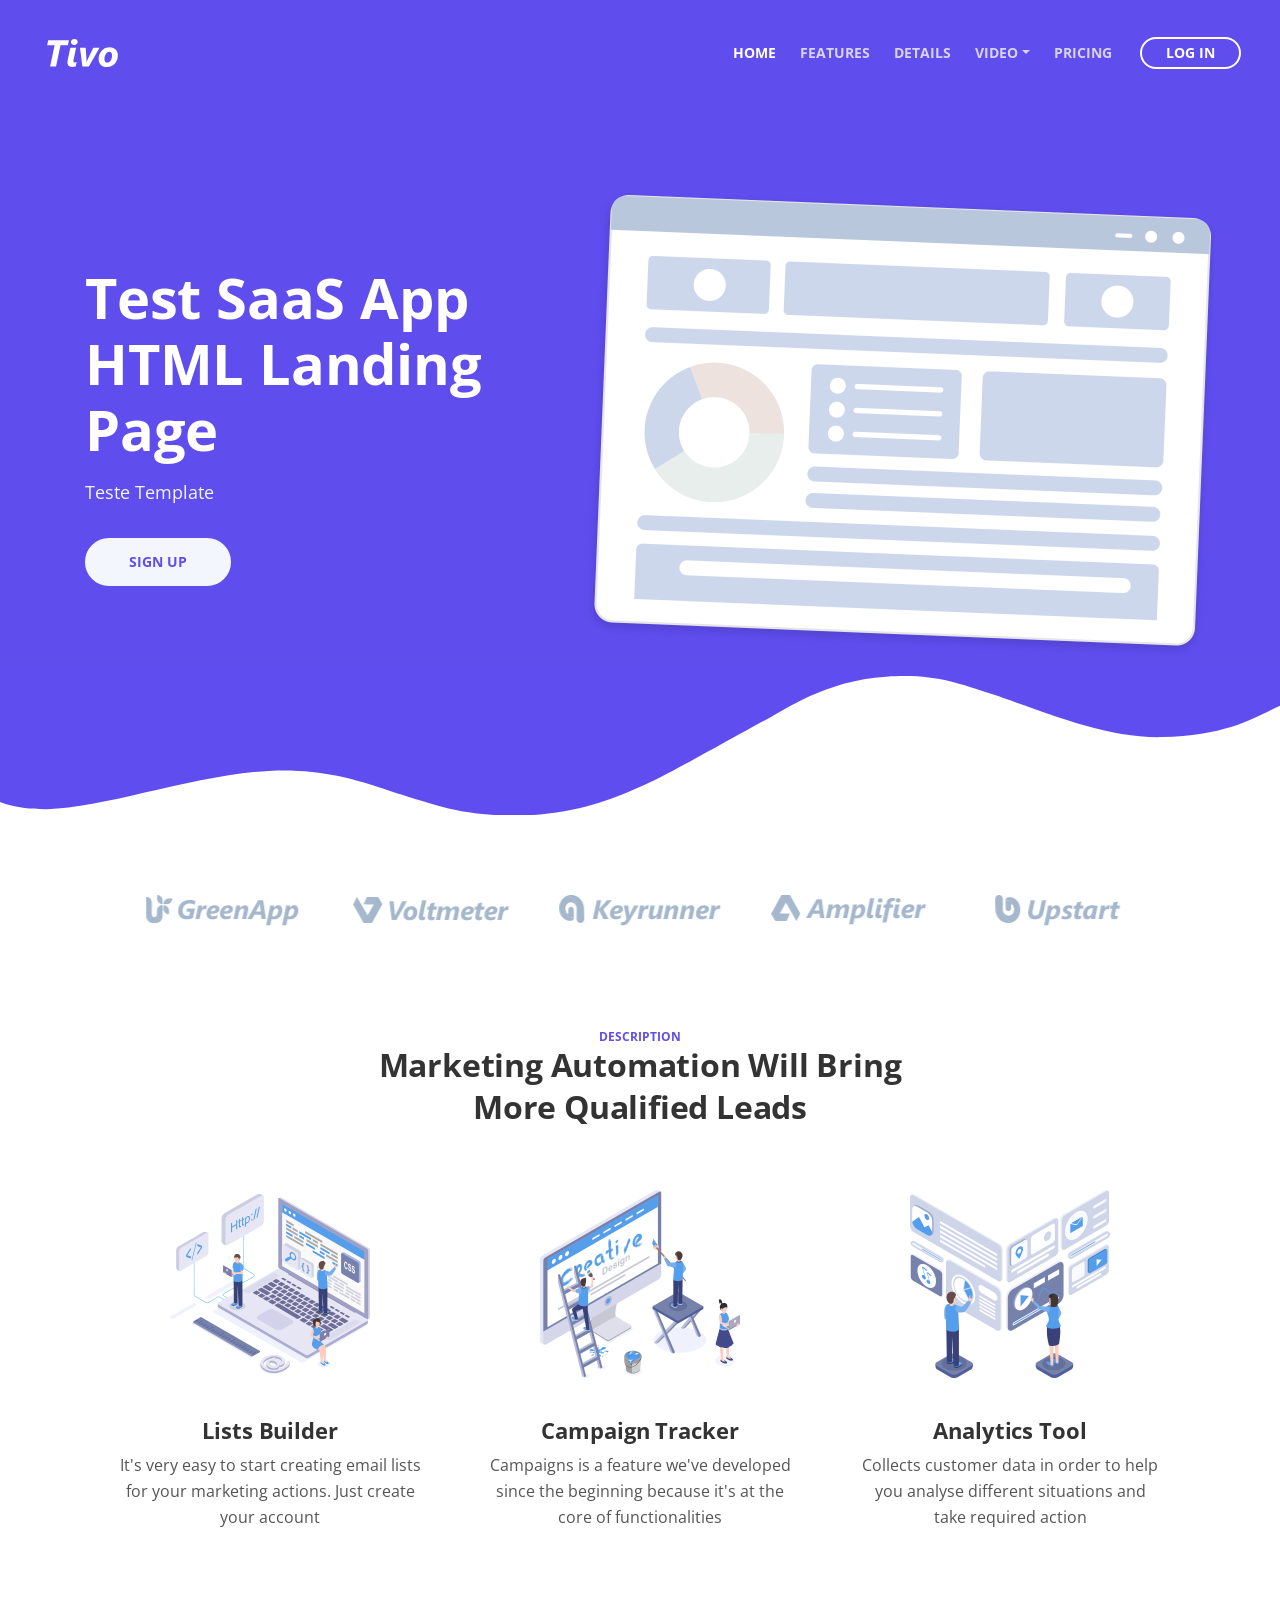
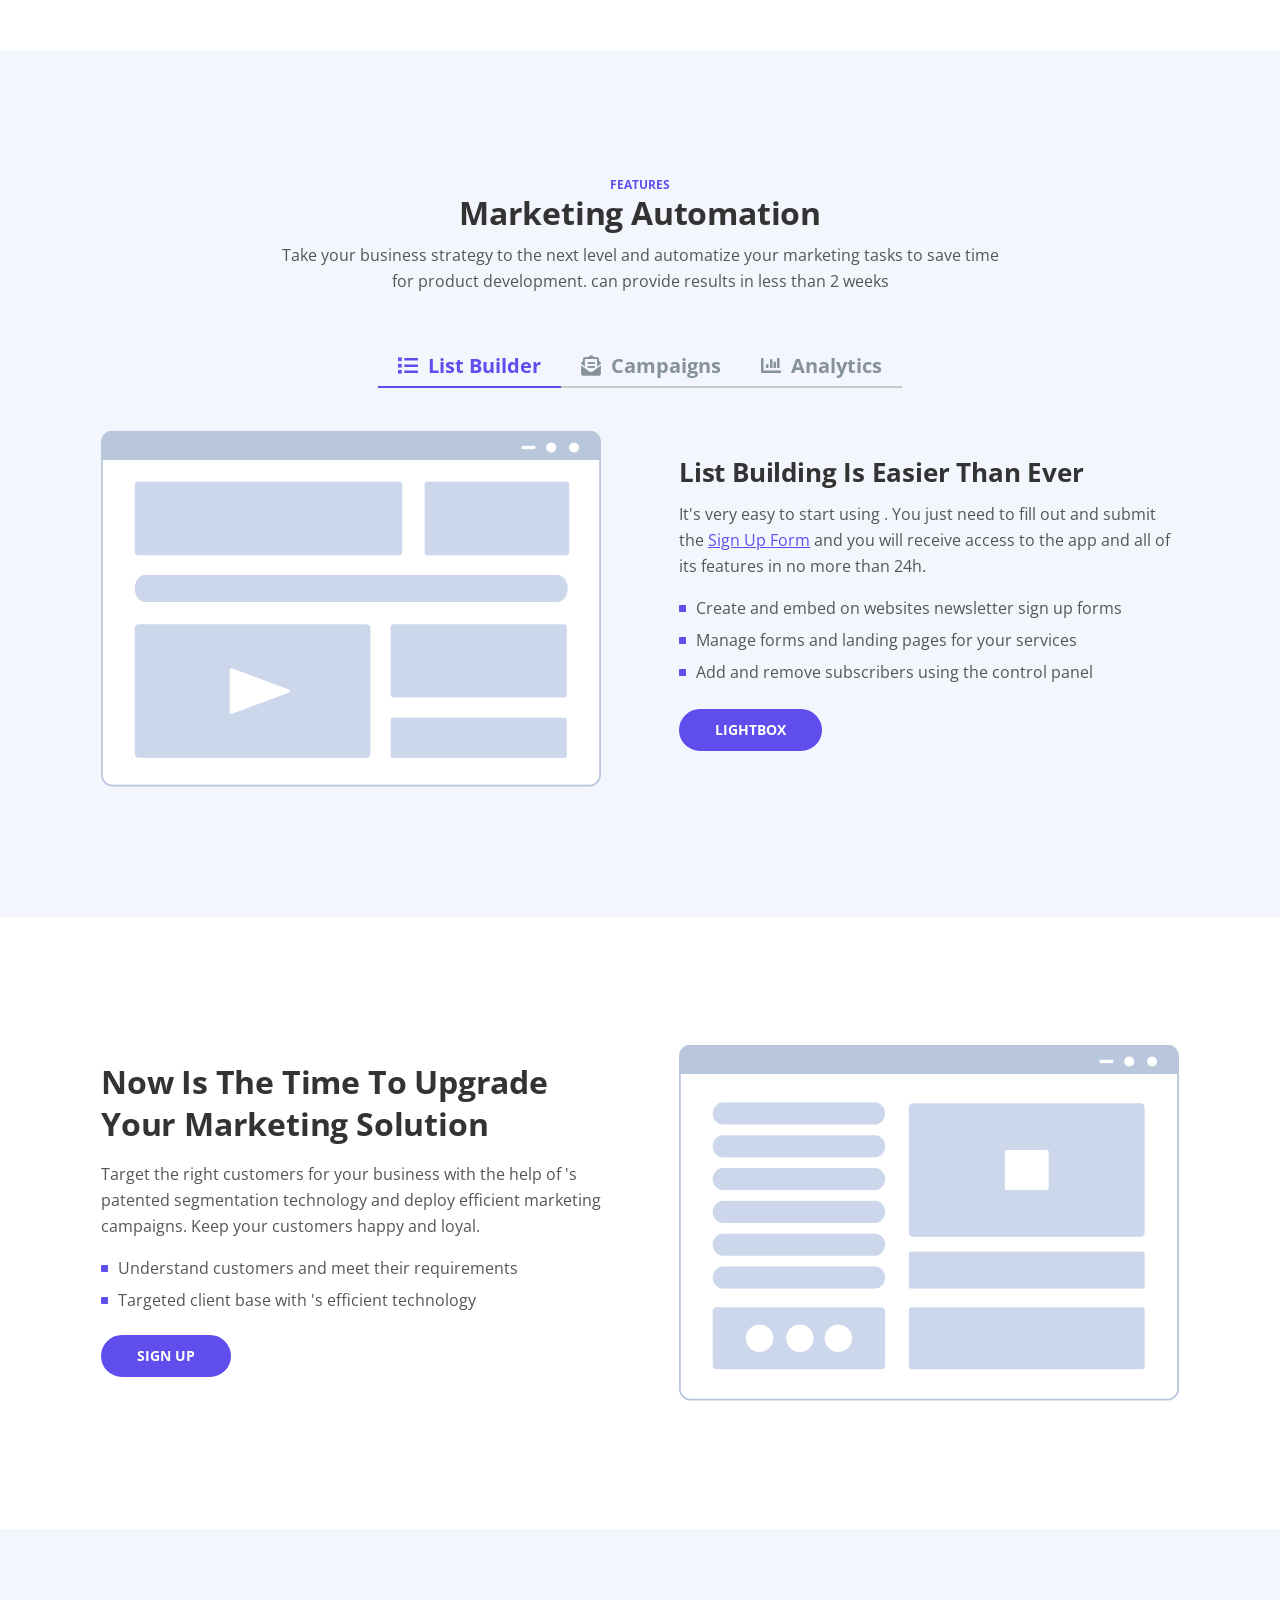
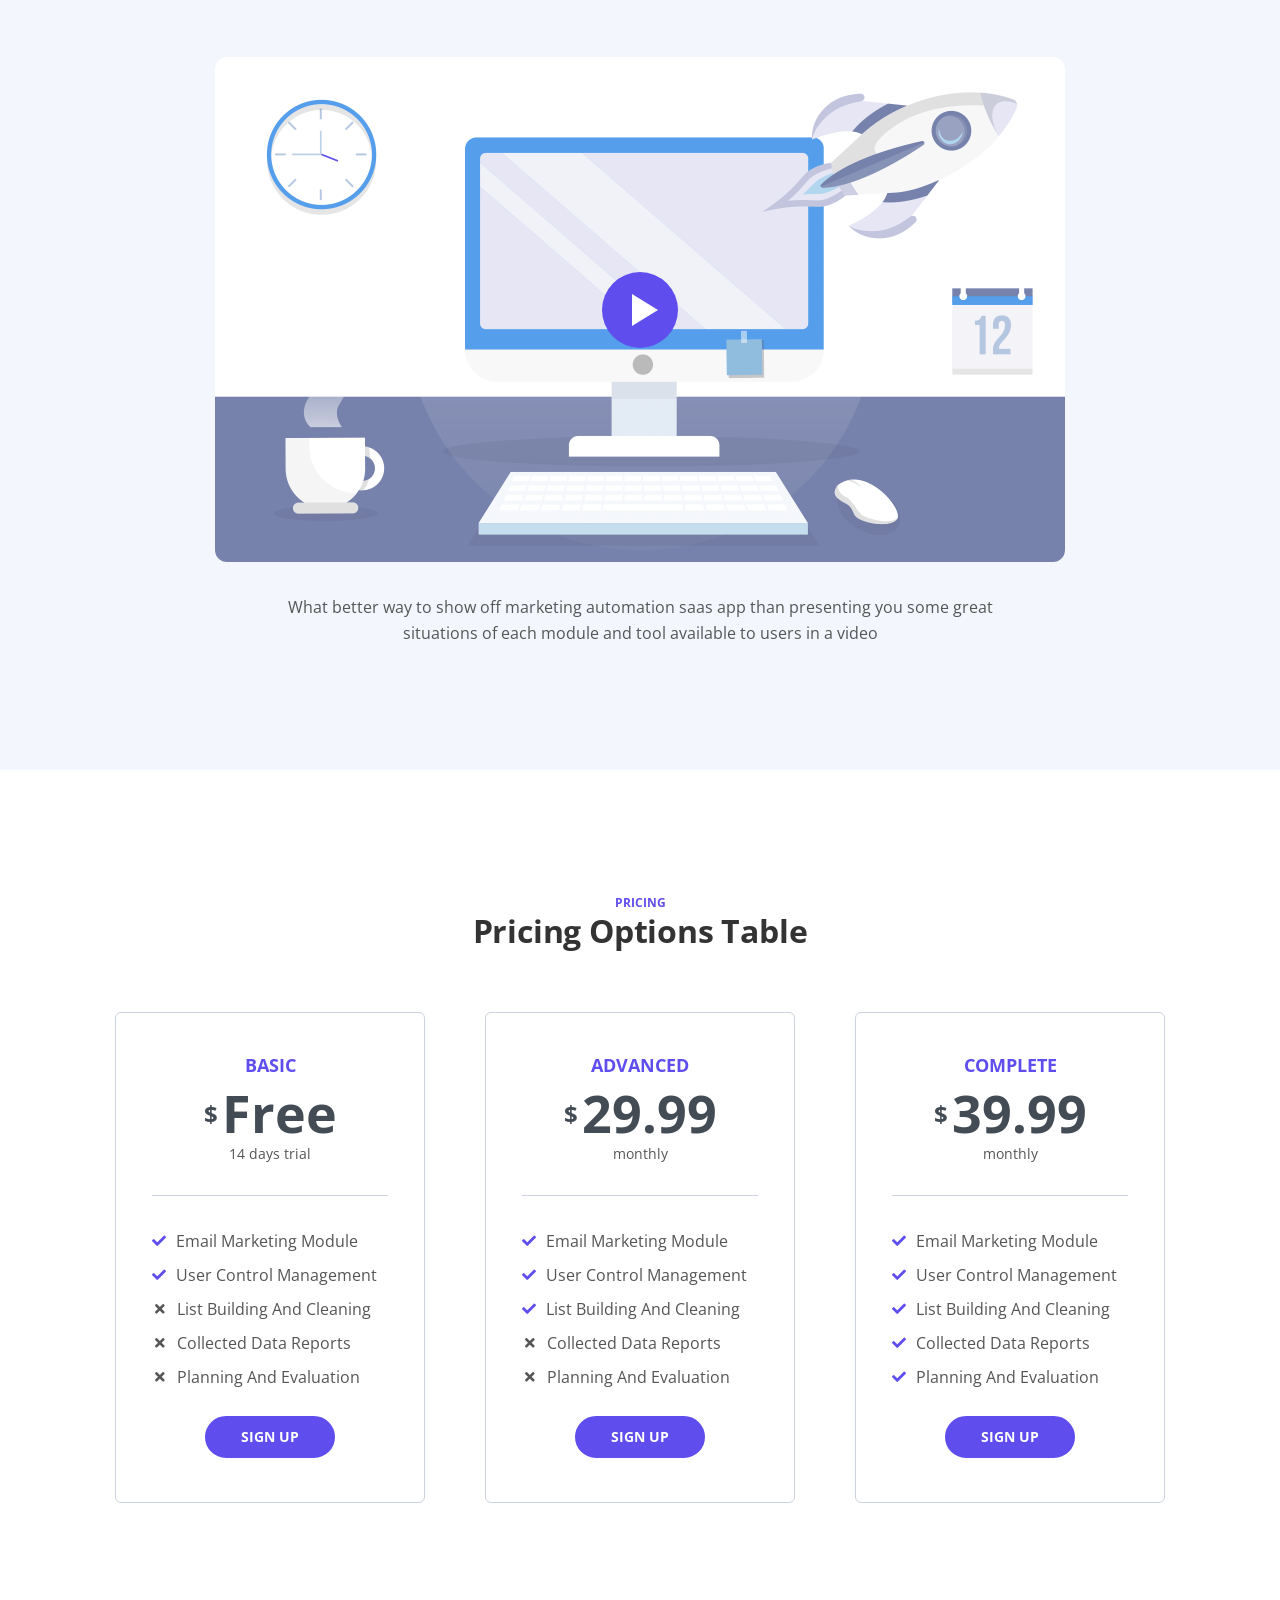
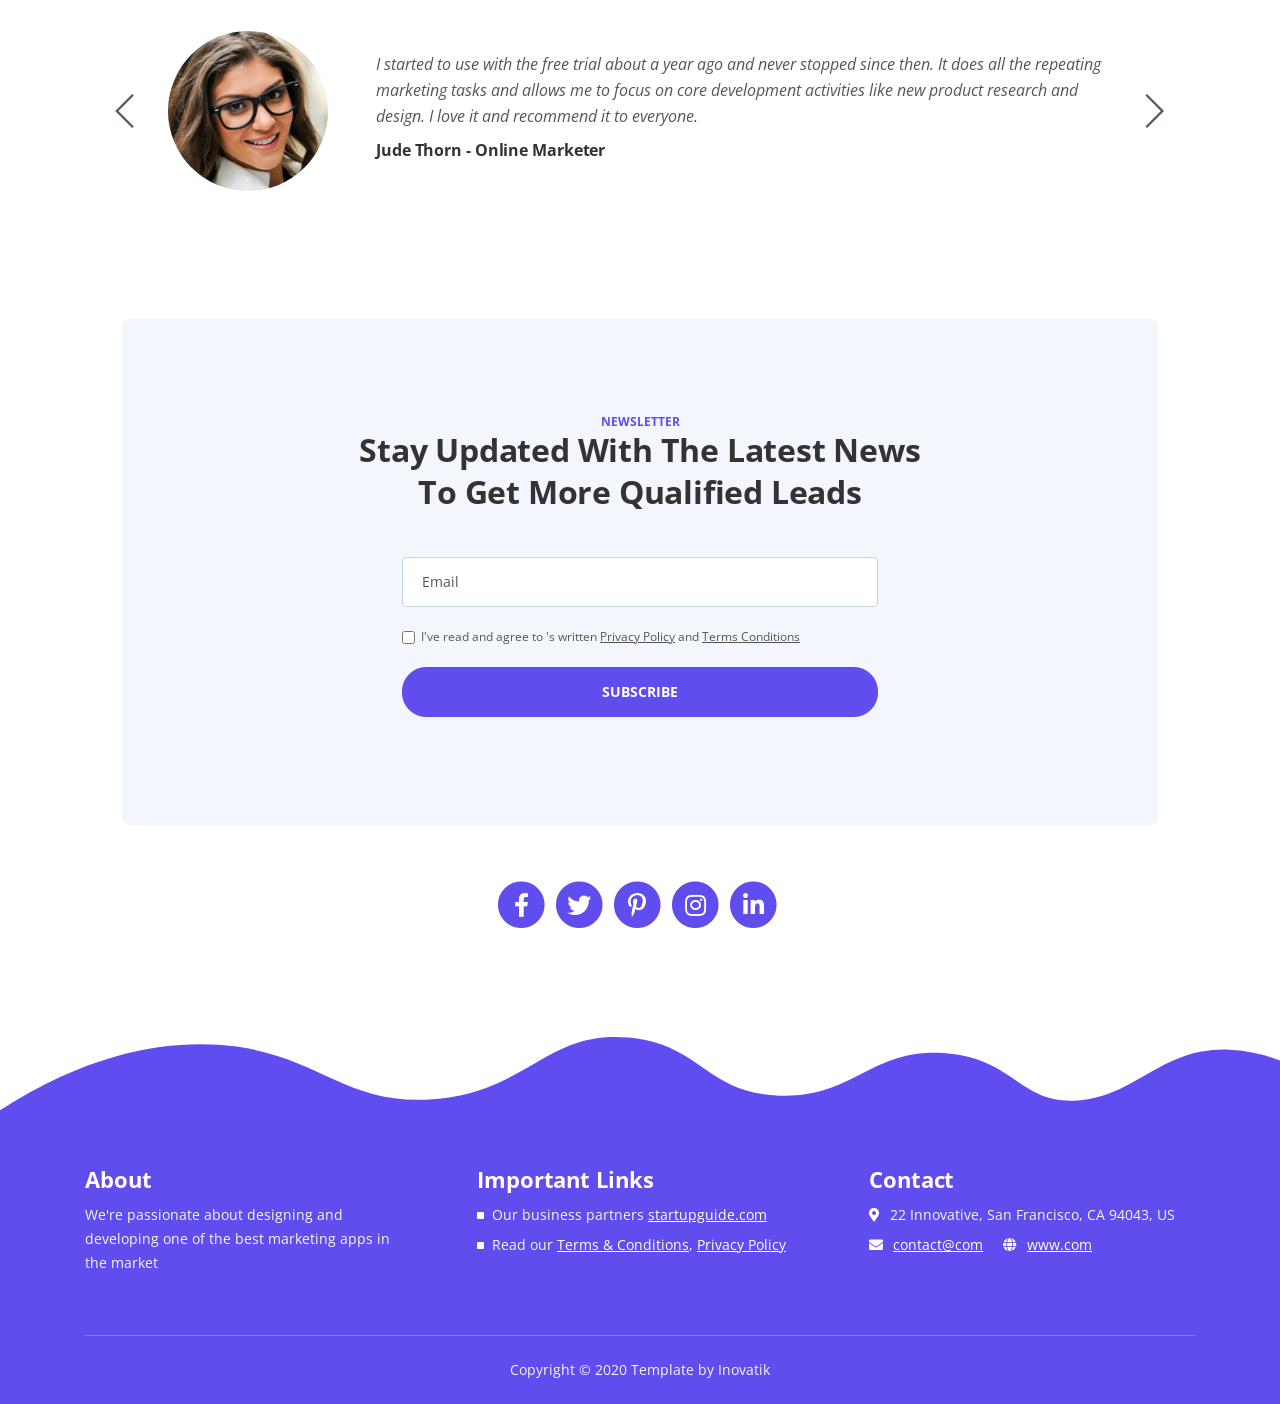
==== index.html @ 2b0032f0 "test tivo template" ====
<!DOCTYPE html>
<html lang="en">
<head>
    <meta charset="utf-8">
    <meta name="viewport" content="width=device-width, initial-scale=1, shrink-to-fit=no">
    
    <!-- SEO Meta Tags -->
    <meta name="description" content="is a HTML landing page template built with Bootstrap to help you crate engaging presentations for SaaS apps and convert visitors into users.">
    <meta name="author" content="Inovatik">

    <!-- OG Meta Tags to improve the way the post looks when you share the page on LinkedIn, Facebook, Google+ -->
	<meta property="og:site_name" content="" /> <!-- website name -->
	<meta property="og:site" content="" /> <!-- website link -->
	<meta property="og:title" content=""/> <!-- title shown in the actual shared post -->
	<meta property="og:description" content="" /> <!-- description shown in the actual shared post -->
	<meta property="og:image" content="" /> <!-- image link, make sure it's jpg -->
	<meta property="og:url" content="" /> <!-- where do you want your post to link to -->
	<meta property="og:type" content="article" />

    <!-- Website Title -->
    <title>Test SaaS App HTML Landing Page Template</title>
    
    <!-- Styles -->
    <link href="https://fonts.googleapis.com/css?family=Open+Sans:400,400i,700&display=swap&subset=latin-ext" rel="stylesheet">
    <link href="css/bootstrap.css" rel="stylesheet">
    <link href="css/fontawesome-all.css" rel="stylesheet">
    <link href="css/swiper.css" rel="stylesheet">
	<link href="css/magnific-popup.css" rel="stylesheet">
	<link href="css/styles.css" rel="stylesheet">
	
	<!-- Favicon  -->
    <link rel="icon" href="images/favicon.png">
</head>
<body data-spy="scroll" data-target=".fixed-top">
    
    <!-- Preloader -->
	<div class="spinner-wrapper">
        <div class="spinner">
            <div class="bounce1"></div>
            <div class="bounce2"></div>
            <div class="bounce3"></div>
        </div>
    </div>
    <!-- end of preloader -->
    

    <!-- Navigation -->
    <nav class="navbar navbar-expand-lg navbar-dark navbar-custom fixed-top">
        <div class="container">

            <!-- Text Logo - Use this if you don't have a graphic logo -->
            <!-- <a class="navbar-brand logo-text page-scroll" href="index.html"></a> -->

            <!-- Image Logo -->
            <a class="navbar-brand logo-image" href="index.html"><img src="images/logo.svg" alt="alternative"></a> 
            
            <!-- Mobile Menu Toggle Button -->
            <button class="navbar-toggler" type="button" data-toggle="collapse" data-target="#navbarsExampleDefault" aria-controls="navbarsExampleDefault" aria-expanded="false" aria-label="Toggle navigation">
                <span class="navbar-toggler-awesome fas fa-bars"></span>
                <span class="navbar-toggler-awesome fas fa-times"></span>
            </button>
            <!-- end of mobile menu toggle button -->

            <div class="collapse navbar-collapse" id="navbarsExampleDefault">
                <ul class="navbar-nav ml-auto">
                    <li class="nav-item">
                        <a class="nav-link page-scroll" href="#header">HOME <span class="sr-only">(current)</span></a>
                    </li>
                    <li class="nav-item">
                        <a class="nav-link page-scroll" href="#features">FEATURES</a>
                    </li>
                    <li class="nav-item">
                        <a class="nav-link page-scroll" href="#details">DETAILS</a>
                    </li>

                    <!-- Dropdown Menu -->          
                    <li class="nav-item dropdown">
                        <a class="nav-link dropdown-toggle page-scroll" href="#video" id="navbarDropdown" role="button" aria-haspopup="true" aria-expanded="false">VIDEO</a>
                        <div class="dropdown-menu" aria-labelledby="navbarDropdown">
                            <a class="dropdown-item" href="article-details.html"><span class="item-text">ARTICLE DETAILS</span></a>
                            <div class="dropdown-items-divide-hr"></div>
                            <a class="dropdown-item" href="terms-conditions.html"><span class="item-text">TERMS CONDITIONS</span></a>
                            <div class="dropdown-items-divide-hr"></div>
                            <a class="dropdown-item" href="privacy-policy.html"><span class="item-text">PRIVACY POLICY</span></a>
                        </div>
                    </li>
                    <!-- end of dropdown menu -->

                    <li class="nav-item">
                        <a class="nav-link page-scroll" href="#pricing">PRICING</a>
                    </li>
                </ul>
                <span class="nav-item">
                    <a class="btn-outline-sm" href="log-in.html">LOG IN</a>
                </span>
            </div>
        </div> <!-- end of container -->
    </nav> <!-- end of navbar -->
    <!-- end of navigation -->


    <!-- Header -->
    <header id="header" class="header">
        <div class="header-content">
            <div class="container">
                <div class="row">
                    <div class="col-lg-6 col-xl-5">
                        <div class="text-container">
                            <h1>Test SaaS App HTML Landing Page</h1>
                            <p class="p-large">Teste Template</p>
                            <a class="btn-solid-lg page-scroll" href="sign-up.html">SIGN UP</a>
                        </div> <!-- end of text-container -->
                    </div> <!-- end of col -->
                    <div class="col-lg-6 col-xl-7">
                        <div class="image-container">
                            <div class="img-wrapper">
                                <img class="img-fluid" src="images/header-software-app.png" alt="alternative">
                            </div> <!-- end of img-wrapper -->
                        </div> <!-- end of image-container -->
                    </div> <!-- end of col -->
                </div> <!-- end of row -->
            </div> <!-- end of container -->
        </div> <!-- end of header-content -->
    </header> <!-- end of header -->
    <svg class="header-frame" data-name="Layer 1" xmlns="http://www.w3.org/2000/svg" preserveAspectRatio="none" viewBox="0 0 1920 310"><defs><style>.cls-1{fill:#5f4def;}</style></defs><title>header-frame</title><path class="cls-1" d="M0,283.054c22.75,12.98,53.1,15.2,70.635,14.808,92.115-2.077,238.3-79.9,354.895-79.938,59.97-.019,106.17,18.059,141.58,34,47.778,21.511,47.778,21.511,90,38.938,28.418,11.731,85.344,26.169,152.992,17.971,68.127-8.255,115.933-34.963,166.492-67.393,37.467-24.032,148.6-112.008,171.753-127.963,27.951-19.26,87.771-81.155,180.71-89.341,72.016-6.343,105.479,12.388,157.434,35.467,69.73,30.976,168.93,92.28,256.514,89.405,100.992-3.315,140.276-41.7,177-64.9V0.24H0V283.054Z"/></svg>
    <!-- end of header -->


    <!-- Customers -->
    <div class="slider-1">
        <div class="container">
            <div class="row">
                <div class="col-lg-12">
                    
                    <!-- Image Slider -->
                    <div class="slider-container">
                        <div class="swiper-container image-slider">
                            <div class="swiper-wrapper">
                                <div class="swiper-slide">
                                        <img class="img-fluid" src="images/customer-logo-1.png" alt="alternative">
                                </div>
                                <div class="swiper-slide">
                                        <img class="img-fluid" src="images/customer-logo-2.png" alt="alternative">
                                </div>
                                <div class="swiper-slide">
                                        <img class="img-fluid" src="images/customer-logo-3.png" alt="alternative">
                                </div>
                                <div class="swiper-slide">
                                        <img class="img-fluid" src="images/customer-logo-4.png" alt="alternative">
                                </div>
                                <div class="swiper-slide">
                                        <img class="img-fluid" src="images/customer-logo-5.png" alt="alternative">
                                </div>
                                <div class="swiper-slide">
                                        <img class="img-fluid" src="images/customer-logo-6.png" alt="alternative">
                                </div>
                            </div> <!-- end of swiper-wrapper -->
                        </div> <!-- end of swiper container -->
                    </div> <!-- end of slider-container -->
                    <!-- end of image slider -->

                </div> <!-- end of col -->
            </div> <!-- end of row -->
        </div> <!-- end of container -->
    </div> <!-- end of slider-1 -->
    <!-- end of customers -->


    <!-- Description -->
    <div class="cards-1">
        <div class="container">
            <div class="row">
                <div class="col-lg-12">
                    <div class="above-heading">DESCRIPTION</div>
                    <h2 class="h2-heading">Marketing Automation Will Bring More Qualified Leads</h2>
                </div> <!-- end of col -->
            </div> <!-- end of row -->
            <div class="row">
                <div class="col-lg-12">

                    <!-- Card -->
                    <div class="card">
                        <div class="card-image">
                            <img class="img-fluid" src="images/description-1.png" alt="alternative">
                        </div>
                        <div class="card-body">
                            <h4 class="card-title">Lists Builder</h4>
                            <p>It's very easy to start creating email lists for your marketing actions. Just create your account</p>
                        </div>
                    </div>
                    <!-- end of card -->

                    <!-- Card -->
                    <div class="card">
                        <div class="card-image">
                            <img class="img-fluid" src="images/description-2.png" alt="alternative">
                        </div>
                        <div class="card-body">
                            <h4 class="card-title">Campaign Tracker</h4>
                            <p>Campaigns is a feature we've developed since the beginning because it's at the core of functionalities</p>
                        </div>
                    </div>
                    <!-- end of card -->

                    <!-- Card -->
                    <div class="card">
                        <div class="card-image">
                            <img class="img-fluid" src="images/description-3.png" alt="alternative">
                        </div>
                        <div class="card-body">
                            <h4 class="card-title">Analytics Tool</h4>
                            <p>Collects customer data in order to help you analyse different situations and take required action</p>
                        </div>
                    </div>
                    <!-- end of card -->

                </div> <!-- end of col -->
            </div> <!-- end of row -->
        </div> <!-- end of container -->
    </div> <!-- end of cards-1 -->
    <!-- end of description -->


    <!-- Features -->
    <div id="features" class="tabs">
        <div class="container">
            <div class="row">
                <div class="col-lg-12">
                    <div class="above-heading">FEATURES</div>
                    <h2 class="h2-heading">Marketing Automation</h2>
                    <p class="p-heading">Take your business strategy to the next level and automatize your marketing tasks to save time for product development.  can provide results in less than 2 weeks</p>
                </div> <!-- end of col -->
            </div> <!-- end of row -->
            <div class="row">
                <div class="col-lg-12">

                    <!-- Tabs Links -->
                    <ul class="nav nav-tabs" id="argoTabs" role="tablist">
                        <li class="nav-item">
                            <a class="nav-link active" id="nav-tab-1" data-toggle="tab" href="#tab-1" role="tab" aria-controls="tab-1" aria-selected="true"><i class="fas fa-list"></i>List Builder</a>
                        </li>
                        <li class="nav-item">
                            <a class="nav-link" id="nav-tab-2" data-toggle="tab" href="#tab-2" role="tab" aria-controls="tab-2" aria-selected="false"><i class="fas fa-envelope-open-text"></i>Campaigns</a>
                        </li>
                        <li class="nav-item">
                            <a class="nav-link" id="nav-tab-3" data-toggle="tab" href="#tab-3" role="tab" aria-controls="tab-3" aria-selected="false"><i class="fas fa-chart-bar"></i>Analytics</a>
                        </li>
                    </ul>
                    <!-- end of tabs links -->

                    <!-- Tabs Content -->
                    <div class="tab-content" id="argoTabsContent">

                        <!-- Tab -->
                        <div class="tab-pane fade show active" id="tab-1" role="tabpanel" aria-labelledby="tab-1">
                            <div class="row">
                                <div class="col-lg-6">
                                    <div class="image-container">
                                        <img class="img-fluid" src="images/features-1.png" alt="alternative">
                                    </div> <!-- end of image-container -->
                                </div> <!-- end of col -->
                                <div class="col-lg-6">
                                    <div class="text-container">
                                        <h3>List Building Is Easier Than Ever</h3>
                                        <p>It's very easy to start using . You just need to fill out and submit the <a class="blue page-scroll" href="sign-up.html">Sign Up Form</a> and you will receive access to the app and all of its features in no more than 24h.</p>
                                        <ul class="list-unstyled li-space-lg">
                                            <li class="media">
                                                <i class="fas fa-square"></i>
                                                <div class="media-body">Create and embed on websites newsletter sign up forms</div>
                                            </li>
                                            <li class="media">
                                                <i class="fas fa-square"></i>
                                                <div class="media-body">Manage forms and landing pages for your services</div>
                                            </li>
                                            <li class="media">
                                                <i class="fas fa-square"></i>
                                                <div class="media-body">Add and remove subscribers using the control panel</div>
                                            </li>
                                        </ul>
                                        <a class="btn-solid-reg popup-with-move-anim" href="#details-lightbox-1">LIGHTBOX</a>
                                    </div> <!-- end of text-container -->
                                </div> <!-- end of col -->
                            </div> <!-- end of row -->
                        </div> <!-- end of tab-pane -->
                        <!-- end of tab -->

                        <!-- Tab -->
                        <div class="tab-pane fade" id="tab-2" role="tabpanel" aria-labelledby="tab-2">
                            <div class="row">
                                <div class="col-lg-6">
                                    <div class="image-container">
                                        <img class="img-fluid" src="images/features-2.png" alt="alternative">
                                    </div> <!-- end of image-container -->
                                </div> <!-- end of col -->
                                <div class="col-lg-6">
                                    <div class="text-container">
                                        <h3>Campaigns Monitoring Tools</h3>
                                        <p>Campaigns monitoring is a feature we've developed since the beginning because it's at the core of  and basically to any marketing activity focused on results.</p>
                                        <ul class="list-unstyled li-space-lg">
                                            <li class="media">
                                                <i class="fas fa-square"></i>
                                                <div class="media-body">Easily plan campaigns and schedule their starting date</div>
                                            </li>
                                            <li class="media">
                                                <i class="fas fa-square"></i>
                                                <div class="media-body">Start campaigns and follow their evolution closely</div>
                                            </li>
                                            <li class="media">
                                                <i class="fas fa-square"></i>
                                                <div class="media-body">Evaluate campaign results and optimize future actions</div>
                                            </li>
                                        </ul>
                                        <a class="btn-solid-reg popup-with-move-anim" href="#details-lightbox-2">LIGHTBOX</a>
                                    </div> <!-- end of text-container -->
                                </div> <!-- end of col -->
                            </div> <!-- end of row -->
                        </div> <!-- end of tab-pane -->
                        <!-- end of tab -->

                        <!-- Tab -->
                        <div class="tab-pane fade" id="tab-3" role="tabpanel" aria-labelledby="tab-3">
                            <div class="row">
                                <div class="col-lg-6">
                                    <div class="image-container">
                                        <img class="img-fluid" src="images/features-3.png" alt="alternative">
                                    </div> <!-- end of image-container -->
                                </div> <!-- end of col -->
                                <div class="col-lg-6">
                                    <div class="text-container">
                                        <h3>Analytics Control Panel</h3>
                                        <p>Analytics control  panel is important for every marketing team so it's beed implemented from the begging and designed to produce reports based on very little input information.</p>
                                        <ul class="list-unstyled li-space-lg">
                                            <li class="media">
                                                <i class="fas fa-square"></i>
                                                <div class="media-body">If you set it up correctly you will get acces to great intel</div>
                                            </li>
                                            <li class="media">
                                                <i class="fas fa-square"></i>
                                                <div class="media-body">Easy to integrate in your websites and landing pages</div>
                                            </li>
                                            <li class="media">
                                                <i class="fas fa-square"></i>
                                                <div class="media-body">The generated reports are important for your strategy</div>
                                            </li>
                                        </ul>
                                        <a class="btn-solid-reg popup-with-move-anim" href="#details-lightbox-3">LIGHTBOX</a>
                                    </div> <!-- end of text-container -->
                                </div> <!-- end of col -->
                            </div> <!-- end of row -->
                        </div> <!-- end of tab-pane -->
                        <!-- end of tab -->
                        
                    </div> <!-- end of tab content -->
                    <!-- end of tabs content -->

                </div> <!-- end of col -->
            </div> <!-- end of row -->
        </div> <!-- end of container -->
    </div> <!-- end of tabs -->
    <!-- end of features -->


    <!-- Details Lightboxes -->
    <!-- Details Lightbox 1 -->
	<div id="details-lightbox-1" class="lightbox-basic zoom-anim-dialog mfp-hide">
        <div class="container">
            <div class="row">
                <button title="Close (Esc)" type="button" class="mfp-close x-button">×</button>
                <div class="col-lg-8">
                    <div class="image-container">
                        <img class="img-fluid" src="images/details-lightbox.png" alt="alternative">
                    </div> <!-- end of image-container -->
                </div> <!-- end of col -->
                <div class="col-lg-4">
                    <h3>List Building</h3>
                    <hr>
                    <h5>Core service</h5>
                    <p>It's very easy to start using . You just need to fill out and submit the Sign Up Form and you will receive access to the app.</p>
                    <ul class="list-unstyled li-space-lg">
                        <li class="media">
                            <i class="fas fa-square"></i><div class="media-body">List building framework</div>
                        </li>
                        <li class="media">
                            <i class="fas fa-square"></i><div class="media-body">Easy database browsing</div>
                        </li>
                        <li class="media">
                            <i class="fas fa-square"></i><div class="media-body">User administration</div>
                        </li>
                        <li class="media">
                            <i class="fas fa-square"></i><div class="media-body">Automate user signup</div>
                        </li>
                        <li class="media">
                            <i class="fas fa-square"></i><div class="media-body">Quick formatting tools</div>
                        </li>
                        <li class="media">
                            <i class="fas fa-square"></i><div class="media-body">Fast email checking</div>
                        </li>
                    </ul>
                    <a class="btn-solid-reg mfp-close" href="sign-up.html">SIGN UP</a> <a class="btn-outline-reg mfp-close as-button" href="#screenshots">BACK</a>
                </div> <!-- end of col -->
            </div> <!-- end of row -->
        </div> <!-- end of container -->
    </div> <!-- end of lightbox-basic -->
    <!-- end of details lightbox 1 -->

    <!-- Details Lightbox 2 -->
	<div id="details-lightbox-2" class="lightbox-basic zoom-anim-dialog mfp-hide">
        <div class="container">
            <div class="row">
                <button title="Close (Esc)" type="button" class="mfp-close x-button">×</button>
                <div class="col-lg-8">
                    <div class="image-container">
                        <img class="img-fluid" src="images/details-lightbox.png" alt="alternative">
                    </div> <!-- end of image-container -->
                </div> <!-- end of col -->
                <div class="col-lg-4">
                    <h3>Campaign Monitoring</h3>
                    <hr>
                    <h5>Core service</h5>
                    <p>It's very easy to start using . You just need to fill out and submit the Sign Up Form and you will receive access to the app.</p>
                    <ul class="list-unstyled li-space-lg">
                        <li class="media">
                            <i class="fas fa-square"></i><div class="media-body">List building framework</div>
                        </li>
                        <li class="media">
                            <i class="fas fa-square"></i><div class="media-body">Easy database browsing</div>
                        </li>
                        <li class="media">
                            <i class="fas fa-square"></i><div class="media-body">User administration</div>
                        </li>
                        <li class="media">
                            <i class="fas fa-square"></i><div class="media-body">Automate user signup</div>
                        </li>
                        <li class="media">
                            <i class="fas fa-square"></i><div class="media-body">Quick formatting tools</div>
                        </li>
                        <li class="media">
                            <i class="fas fa-square"></i><div class="media-body">Fast email checking</div>
                        </li>
                    </ul>
                    <a class="btn-solid-reg mfp-close" href="sign-up.html">SIGN UP</a> <a class="btn-outline-reg mfp-close as-button" href="#screenshots">BACK</a>
                </div> <!-- end of col -->
            </div> <!-- end of row -->
        </div> <!-- end of container -->
    </div> <!-- end of lightbox-basic -->
    <!-- end of details lightbox 2 -->

    <!-- Details Lightbox 3 -->
	<div id="details-lightbox-3" class="lightbox-basic zoom-anim-dialog mfp-hide">
        <div class="container">
            <div class="row">
                <button title="Close (Esc)" type="button" class="mfp-close x-button">×</button>
                <div class="col-lg-8">
                    <div class="image-container">
                        <img class="img-fluid" src="images/details-lightbox.png" alt="alternative">
                    </div> <!-- end of image-container -->
                </div> <!-- end of col -->
                <div class="col-lg-4">
                    <h3>Analytics Tools</h3>
                    <hr>
                    <h5>Core service</h5>
                    <p>It's very easy to start using . You just need to fill out and submit the Sign Up Form and you will receive access to the app.</p>
                    <ul class="list-unstyled li-space-lg">
                        <li class="media">
                            <i class="fas fa-square"></i><div class="media-body">List building framework</div>
                        </li>
                        <li class="media">
                            <i class="fas fa-square"></i><div class="media-body">Easy database browsing</div>
                        </li>
                        <li class="media">
                            <i class="fas fa-square"></i><div class="media-body">User administration</div>
                        </li>
                        <li class="media">
                            <i class="fas fa-square"></i><div class="media-body">Automate user signup</div>
                        </li>
                        <li class="media">
                            <i class="fas fa-square"></i><div class="media-body">Quick formatting tools</div>
                        </li>
                        <li class="media">
                            <i class="fas fa-square"></i><div class="media-body">Fast email checking</div>
                        </li>
                    </ul>
                    <a class="btn-solid-reg mfp-close" href="sign-up.html">SIGN UP</a> <a class="btn-outline-reg mfp-close as-button" href="#screenshots">BACK</a>
                </div> <!-- end of col -->
            </div> <!-- end of row -->
        </div> <!-- end of container -->
    </div> <!-- end of lightbox-basic -->
    <!-- end of details lightbox 3 -->
    <!-- end of details lightboxes -->


    <!-- Details -->
    <div id="details" class="basic-1">
        <div class="container">
            <div class="row">
                <div class="col-lg-6">
                    <div class="text-container">
                        <h2>Now Is The Time To Upgrade Your Marketing Solution</h2>
                        <p>Target the right customers for your business with the help of 's patented segmentation technology and deploy efficient marketing campaigns. Keep your customers happy and loyal.</p>
                        <ul class="list-unstyled li-space-lg">
                            <li class="media">
                                <i class="fas fa-square"></i>
                                <div class="media-body">Understand customers and meet their requirements</div>
                            </li>
                            <li class="media">
                                <i class="fas fa-square"></i>
                                <div class="media-body">Targeted client base with 's efficient technology</div>
                            </li>
                        </ul>
                        <a class="btn-solid-reg page-scroll" href="sign-up.html">SIGN UP</a>
                    </div> <!-- end of text-container -->
                </div> <!-- end of col -->
                <div class="col-lg-6">
                    <div class="image-container">
                        <img class="img-fluid" src="images/details.png" alt="alternative">
                    </div> <!-- end of image-container -->
                </div> <!-- end of col -->
            </div> <!-- end of row -->
        </div> <!-- end of container -->
    </div> <!-- end of basic-1 -->
    <!-- end of details -->


    <!-- Video -->
    <div id="video" class="basic-2">
        <div class="container">
            <div class="row">
                <div class="col-lg-12">

                    <!-- Video Preview -->
                    <div class="image-container">
                        <div class="video-wrapper">
                            <a class="popup-youtube" href="https://www.youtube.com/watch?v=fLCjQJCekTs" data-effect="fadeIn">
                                <img class="img-fluid" src="images/video-image.png" alt="alternative">
                                <span class="video-play-button">
                                    <span></span>
                                </span>
                            </a>
                        </div> <!-- end of video-wrapper -->
                    </div> <!-- end of image-container -->
                    <!-- end of video preview -->

                    <div class="p-heading">What better way to show off  marketing automation saas app than presenting you some great situations of each module and tool available to users in a video</div>        
                </div> <!-- end of col -->
            </div> <!-- end of row -->
        </div> <!-- end of container -->
    </div> <!-- end of basic-2 -->
    <!-- end of video -->


    <!-- Pricing -->
    <div id="pricing" class="cards-2">
        <div class="container">
            <div class="row">
                <div class="col-lg-12">
                    <div class="above-heading">PRICING</div>
                    <h2 class="h2-heading">Pricing Options Table</h2>
                </div> <!-- end of col -->
            </div> <!-- end of row -->
            <div class="row">
                <div class="col-lg-12">

                    <!-- Card-->
                    <div class="card">
                        <div class="card-body">
                            <div class="card-title">BASIC</div>
                            <div class="price"><span class="currency">$</span><span class="value">Free</span></div>
                            <div class="frequency">14 days trial</div>
                            <div class="divider"></div>
                            <ul class="list-unstyled li-space-lg">
                                <li class="media">
                                    <i class="fas fa-check"></i><div class="media-body">Email Marketing Module</div>
                                </li>
                                <li class="media">
                                    <i class="fas fa-check"></i><div class="media-body">User Control Management</div>
                                </li>
                                <li class="media">
                                    <i class="fas fa-times"></i><div class="media-body">List Building And Cleaning</div>
                                </li>
                                <li class="media">
                                    <i class="fas fa-times"></i><div class="media-body">Collected Data Reports</div>
                                </li>
                                <li class="media">
                                    <i class="fas fa-times"></i><div class="media-body">Planning And Evaluation</div>
                                </li>
                            </ul>
                            <div class="button-wrapper">
                                <a class="btn-solid-reg page-scroll" href="sign-up.html">SIGN UP</a>
                            </div>
                        </div>
                    </div> <!-- end of card -->
                    <!-- end of card -->

                    <!-- Card-->
                    <div class="card">
                        <div class="card-body">
                            <div class="card-title">ADVANCED</div>
                            <div class="price"><span class="currency">$</span><span class="value">29.99</span></div>
                            <div class="frequency">monthly</div>
                            <div class="divider"></div>
                            <ul class="list-unstyled li-space-lg">
                                <li class="media">
                                    <i class="fas fa-check"></i><div class="media-body">Email Marketing Module</div>
                                </li>
                                <li class="media">
                                    <i class="fas fa-check"></i><div class="media-body">User Control Management</div>
                                </li>
                                <li class="media">
                                    <i class="fas fa-check"></i><div class="media-body">List Building And Cleaning</div>
                                </li>
                                <li class="media">
                                    <i class="fas fa-times"></i><div class="media-body">Collected Data Reports</div>
                                </li>
                                <li class="media">
                                    <i class="fas fa-times"></i><div class="media-body">Planning And Evaluation</div>
                                </li>
                            </ul>
                            <div class="button-wrapper">
                                <a class="btn-solid-reg page-scroll" href="sign-up.html">SIGN UP</a>
                            </div>
                        </div>
                    </div> <!-- end of card -->
                    <!-- end of card -->

                    <!-- Card-->
                    <div class="card">
                        <!--<div class="label">
                            <p class="best-value">Best Value</p>
                        </div> -->
                        <div class="card-body">
                            <div class="card-title">COMPLETE</div>
                            <div class="price"><span class="currency">$</span><span class="value">39.99</span></div>
                            <div class="frequency">monthly</div>
                            <div class="divider"></div>
                            <ul class="list-unstyled li-space-lg">
                                <li class="media">
                                    <i class="fas fa-check"></i><div class="media-body">Email Marketing Module</div>
                                </li>
                                <li class="media">
                                    <i class="fas fa-check"></i><div class="media-body">User Control Management</div>
                                </li>
                                <li class="media">
                                    <i class="fas fa-check"></i><div class="media-body">List Building And Cleaning</div>
                                </li>
                                <li class="media">
                                    <i class="fas fa-check"></i><div class="media-body">Collected Data Reports</div>
                                </li>
                                <li class="media">
                                    <i class="fas fa-check"></i><div class="media-body">Planning And Evaluation</div>
                                </li>
                            </ul>
                            <div class="button-wrapper">
                                <a class="btn-solid-reg page-scroll" href="sign-up.html">SIGN UP</a>
                            </div>
                        </div>
                    </div> <!-- end of card -->
                    <!-- end of card -->

                </div> <!-- end of col -->
            </div> <!-- end of row -->
        </div> <!-- end of container -->
    </div> <!-- end of cards-2 -->
    <!-- end of pricing -->


    <!-- Testimonials -->
    <div class="slider-2">
        <div class="container">
            <div class="row">
                <div class="col-lg-12">      
                    
                    <!-- Text Slider -->
                    <div class="slider-container">
                        <div class="swiper-container text-slider">
                            <div class="swiper-wrapper">
                                
                                <!-- Slide -->
                                <div class="swiper-slide">
                                    <div class="image-wrapper">
                                        <img class="img-fluid" src="images/testimonial-1.jpg" alt="alternative">
                                    </div> <!-- end of image-wrapper -->
                                    <div class="text-wrapper">
                                        <div class="testimonial-text">I started to use  with the free trial about a year ago and never stopped since then. It does all the repeating marketing tasks and allows me to focus on core development activities like new product research and design. I love it and recommend it to everyone.</div>
                                        <div class="testimonial-author">Jude Thorn - Online Marketer</div>
                                    </div> <!-- end of text-wrapper -->
                                </div> <!-- end of swiper-slide -->
                                <!-- end of slide -->

                                <!-- Slide -->
                                <div class="swiper-slide">
                                    <div class="image-wrapper">
                                        <img class="img-fluid" src="images/testimonial-2.jpg" alt="alternative">
                                    </div> <!-- end of image-wrapper -->
                                    <div class="text-wrapper">
                                        <div class="testimonial-text">Awesome features for the money. I never thought such a low ammount of money would bring me so many leads per month. Before  I used the services of an agency which cost 10x more and delivered far less. Highly recommended to marketers focused on results.</div>
                                        <div class="testimonial-author">Roy Smith - Developer</div>
                                    </div> <!-- end of text-wrapper -->
                                </div> <!-- end of swiper-slide -->
                                <!-- end of slide -->

                                <!-- Slide -->
                                <div class="swiper-slide">
                                    <div class="image-wrapper">
                                        <img class="img-fluid" src="images/testimonial-3.jpg" alt="alternative">
                                    </div> <!-- end of image-wrapper -->
                                    <div class="text-wrapper">
                                        <div class="testimonial-text"> is the best marketing automation app for small and medium sized business. It understands the mindset of young entrepreneurs and provides the necessary data for wise marketing decisions. Just give it a try and you will definitely not regret spending your time.</div>
                                        <div class="testimonial-author">Marsha Singer - Online Marketer</div>
                                    </div> <!-- end of text-wrapper -->
                                </div> <!-- end of swiper-slide -->
                                <!-- end of slide -->

                                <!-- Slide -->
                                <div class="swiper-slide">
                                    <div class="image-wrapper">
                                        <img class="img-fluid" src="images/testimonial-4.jpg" alt="alternative">
                                    </div> <!-- end of image-wrapper -->
                                    <div class="text-wrapper">
                                        <div class="testimonial-text"> is one of the greatest marketing automation apps out there. I especially love the Reporting Tools module because it gives me such a great amount of information based on little amounts of input gathered in just few weeks of light weight usage. Recommended!</div>
                                        <div class="testimonial-author">Ronda Louis - Online Marketer</div>
                                    </div> <!-- end of text-wrapper -->
                                </div> <!-- end of swiper-slide -->
                                <!-- end of slide -->

                            </div> <!-- end of swiper-wrapper -->
                            
                            <!-- Add Arrows -->
                            <div class="swiper-button-next"></div>
                            <div class="swiper-button-prev"></div>
                            <!-- end of add arrows -->

                        </div> <!-- end of swiper-container -->
                    </div> <!-- end of slider-container -->
                    <!-- end of text slider -->

                </div> <!-- end of col -->
            </div> <!-- end of row -->
        </div> <!-- end of container -->
    </div> <!-- end of slider-2 -->
    <!-- end of testimonials -->


    <!-- Newsletter -->
    <div class="form">
        <div class="container">
            <div class="row">
                <div class="col-lg-12">
                    <div class="text-container">
                        <div class="above-heading">NEWSLETTER</div>
                        <h2>Stay Updated With The Latest News To Get More Qualified Leads</h2>

                        <!-- Newsletter Form -->
                        <form id="newsletterForm" data-toggle="validator" data-focus="false">
                            <div class="form-group">
                                <input type="email" class="form-control-input" id="nemail" required>
                                <label class="label-control" for="nemail">Email</label>
                                <div class="help-block with-errors"></div>
                            </div>
                            <div class="form-group checkbox">
                                <input type="checkbox" id="nterms" value="Agreed-to-Terms" required>I've read and agree to 's written <a href="privacy-policy.html">Privacy Policy</a> and <a href="terms-conditions.html">Terms Conditions</a> 
                                <div class="help-block with-errors"></div>
                            </div>
                            <div class="form-group">
                                <button type="submit" class="form-control-submit-button">SUBSCRIBE</button>
                            </div>
                            <div class="form-message">
                                <div id="nmsgSubmit" class="h3 text-center hidden"></div>
                            </div>
                        </form>
                        <!-- end of newsletter form -->

                    </div> <!-- end of text-container -->
                </div> <!-- end of col -->
            </div> <!-- end of row -->
            <div class="row">
                <div class="col-lg-12">
                    <div class="icon-container">
                        <span class="fa-stack">
                            <a href="#your-link">
                                <i class="fas fa-circle fa-stack-2x"></i>
                                <i class="fab fa-facebook-f fa-stack-1x"></i>
                            </a>
                        </span>
                        <span class="fa-stack">
                            <a href="#your-link">
                                <i class="fas fa-circle fa-stack-2x"></i>
                                <i class="fab fa-twitter fa-stack-1x"></i>
                            </a>
                        </span>
                        <span class="fa-stack">
                            <a href="#your-link">
                                <i class="fas fa-circle fa-stack-2x"></i>
                                <i class="fab fa-pinterest-p fa-stack-1x"></i>
                            </a>
                        </span>
                        <span class="fa-stack">
                            <a href="#your-link">
                                <i class="fas fa-circle fa-stack-2x"></i>
                                <i class="fab fa-instagram fa-stack-1x"></i>
                            </a>
                        </span>
                        <span class="fa-stack">
                            <a href="#your-link">
                                <i class="fas fa-circle fa-stack-2x"></i>
                                <i class="fab fa-linkedin-in fa-stack-1x"></i>
                            </a>
                        </span>
                    </div> <!-- end of col -->
                </div> <!-- end of col -->
            </div> <!-- end of row -->
        </div> <!-- end of container -->
    </div> <!-- end of form -->
    <!-- end of newsletter -->


    <!-- Footer -->
    <svg class="footer-frame" data-name="Layer 2" xmlns="http://www.w3.org/2000/svg" preserveAspectRatio="none" viewBox="0 0 1920 79"><defs><style>.cls-2{fill:#5f4def;}</style></defs><title>footer-frame</title><path class="cls-2" d="M0,72.427C143,12.138,255.5,4.577,328.644,7.943c147.721,6.8,183.881,60.242,320.83,53.737,143-6.793,167.826-68.128,293-60.9,109.095,6.3,115.68,54.364,225.251,57.319,113.58,3.064,138.8-47.711,251.189-41.8,104.012,5.474,109.713,50.4,197.369,46.572,89.549-3.91,124.375-52.563,227.622-50.155A338.646,338.646,0,0,1,1920,23.467V79.75H0V72.427Z" transform="translate(0 -0.188)"/></svg>
    <div class="footer">
        <div class="container">
            <div class="row">
                <div class="col-md-4">
                    <div class="footer-col first">
                        <h4>About </h4>
                        <p class="p-small">We're passionate about designing and developing one of the best marketing apps in the market</p>
                    </div>
                </div> <!-- end of col -->
                <div class="col-md-4">
                    <div class="footer-col middle">
                        <h4>Important Links</h4>
                        <ul class="list-unstyled li-space-lg p-small">
                            <li class="media">
                                <i class="fas fa-square"></i>
                                <div class="media-body">Our business partners <a class="white" href="#your-link">startupguide.com</a></div>
                            </li>
                            <li class="media">
                                <i class="fas fa-square"></i>
                                <div class="media-body">Read our <a class="white" href="terms-conditions.html">Terms & Conditions</a>, <a class="white" href="privacy-policy.html">Privacy Policy</a></div>
                            </li>
                        </ul>
                    </div>
                </div> <!-- end of col -->
                <div class="col-md-4">
                    <div class="footer-col last">
                        <h4>Contact</h4>
                        <ul class="list-unstyled li-space-lg p-small">
                            <li class="media">
                                <i class="fas fa-map-marker-alt"></i>
                                <div class="media-body">22 Innovative, San Francisco, CA 94043, US</div>
                            </li>
                            <li class="media">
                                <i class="fas fa-envelope"></i>
                                <div class="media-body"><a class="white" href="mailto:contact@.com">contact@com</a> <i class="fas fa-globe"></i><a class="white" href="#your-link">www.com</a></div>
                            </li>
                        </ul>
                    </div> 
                </div> <!-- end of col -->
            </div> <!-- end of row -->
        </div> <!-- end of container -->
    </div> <!-- end of footer -->  
    <!-- end of footer -->


    <!-- Copyright -->
    <div class="copyright">
        <div class="container">
            <div class="row">
                <div class="col-lg-12">
                    <p class="p-small">Copyright © 2020 <a href="https://inovatik.com">Template by Inovatik</a></p>
                </div> <!-- end of col -->
            </div> <!-- enf of row -->
        </div> <!-- end of container -->
    </div> <!-- end of copyright --> 
    <!-- end of copyright -->
    
    	
    <!-- Scripts -->
    <script src="js/jquery.min.js"></script> <!-- jQuery for Bootstrap's JavaScript plugins -->
    <script src="js/popper.min.js"></script> <!-- Popper tooltip library for Bootstrap -->
    <script src="js/bootstrap.min.js"></script> <!-- Bootstrap framework -->
    <script src="js/jquery.easing.min.js"></script> <!-- jQuery Easing for smooth scrolling between anchors -->
    <script src="js/swiper.min.js"></script> <!-- Swiper for image and text sliders -->
    <script src="js/jquery.magnific-popup.js"></script> <!-- Magnific Popup for lightboxes -->
    <script src="js/validator.min.js"></script> <!-- Validator.js - Bootstrap plugin that validates forms -->
    <script src="js/scripts.js"></script> <!-- Custom scripts -->
</body>
</html>
---- css/styles.css ----
/* Template: Tivo - SaaS App HTML Landing Page Template
   Author: Inovatik
   Created: Sep 2019
   Description: Master CSS file
*/

/*****************************************
Table Of Contents:

01. General Styles
02. Preloader
03. Navigation
04. Header
05. Customers
06. Description
07. Features
08. Features Lightboxes
09. Details
10. Video
11. Pricing
12. Testimonials
13. Newsletter
14. Footer
15. Copyright
16. Back To Top Button
17. Extra Pages
18. Sign Up and Log In Pages
19. Media Queries
******************************************/

/*****************************************
Colors:
- Backgrounds, buttons, bullets, icons - blue #5f4dee
- Backgrounds, light button, light body text - light gray #f3f7fd
- Headings text - black #333
- Body text - dark gray #555
******************************************/


/******************************/
/*     01. General Styles     */
/******************************/
body,
html {
    width: 100%;
	height: 100%;
}

body, p {
	color: #555; 
	font: 400 1rem/1.625rem "Open Sans", sans-serif;;
}

.p-large {
	font: 400 1.125rem/1.75rem "Open Sans", sans-serif;
}

.p-small {
	font: 400 0.875rem/1.5rem "Open Sans", sans-serif;
}

h1 {
	color: #333;
	font: 700 2.5rem/3.125rem "Open Sans", sans-serif;
	letter-spacing: -0.2px;
}

h2 {
	color: #333;
	font: 700 2rem/2.625rem "Open Sans", sans-serif;
	letter-spacing: -0.2px;
}

h3 {
	color: #333;
	font: 700 1.625rem/2.125rem "Open Sans", sans-serif;
	letter-spacing: -0.2px;
}

h4 {
	color: #333;
	font: 700 1.375rem/1.75rem "Open Sans", sans-serif;
	letter-spacing: -0.1px;
}

h5 {
	color: #333;
	font: 700 1.125rem/1.5rem "Open Sans", sans-serif;
	letter-spacing: -0.1px;
}

h6 {
	color: #333;
	font: 700 1rem/1.375rem "Open Sans", sans-serif;
	letter-spacing: -0.1px;
}

.above-heading {
	color: #5f4dee;
	font: 700 0.75rem/0.875rem "Open Sans", sans-serif;
	text-align: center;
}

.p-heading {
	margin-bottom: 3.25rem;
}

.testimonial-text {
	font: italic 400 1rem/1.625rem "Open Sans", sans-serif;
}

.testimonial-author {
	font: 700 1rem/1.625rem "Open Sans", sans-serif;
	letter-spacing: -0.1px;
}

.li-space-lg li {
	margin-bottom: 0.375rem;
}

.indent {
	padding-left: 1.25rem;
}

a {
	color: #555;
	text-decoration: underline;
}

a:hover {
	color: #555;
	text-decoration: underline;
}

a.white {
	color: #fff;
}

.decorative-line {
	display: block;
	width: 5rem;
	height: 0.5rem;
	margin-right: auto;
	margin-left: auto;
}

.blue {
	color: #5f4dee;
}

.btn-solid-reg {
	display: inline-block;
	padding: 1.1875rem 2.125rem 1.1875rem 2.125rem;
	border: 0.125rem solid #5f4dee;
	border-radius: 2rem;
	background-color: #5f4dee;
	color: #fff;
	font: 700 0.875rem/0 "Open Sans", sans-serif;
	text-decoration: none;
	transition: all 0.2s;
}

.btn-solid-reg:hover {
	background-color: transparent;
	color: #5f4dee;
	text-decoration: none;
}

.btn-solid-lg {
	display: inline-block;
	padding: 1.375rem 2.625rem 1.375rem 2.625rem;
	border: 0.125rem solid #5f4dee;
	border-radius: 2rem;
	background-color: #5f4dee;
	color: #fff;
	font: 700 0.875rem/0 "Open Sans", sans-serif;
	text-decoration: none;
	transition: all 0.2s;
}

.btn-solid-lg:hover {
	background-color: transparent;
	color: #5f4dee;
	text-decoration: none;
}

.btn-outline-reg {
	display: inline-block;
	padding: 1.1875rem 2.125rem 1.1875rem 2.125rem;
	border: 0.125rem solid #5f4dee;
	border-radius: 2rem;
	background-color: transparent;
	color: #5f4dee;
	font: 700 0.875rem/0 "Open Sans", sans-serif;
	text-decoration: none;
	transition: all 0.2s;
}

.btn-outline-reg:hover {
	background-color: #5f4dee;
	color: #fff;
	text-decoration: none;
}

.btn-outline-lg {
	display: inline-block;
	padding: 1.375rem 2.625rem 1.375rem 2.625rem;
	border: 0.125rem solid #5f4dee;
	border-radius: 2rem;
	background-color: transparent;
	color: #5f4dee;
	font: 700 0.875rem/0 "Open Sans", sans-serif;
	text-decoration: none;
	transition: all 0.2s;
}

.btn-outline-lg:hover {
	background-color: #5f4dee;
	color: #fff;
	text-decoration: none;
}

.btn-outline-sm {
	display: inline-block;
	padding: 0.875rem 1.5rem 0.875rem 1.5rem;
	border: 0.125rem solid #5f4dee;
	border-radius: 2rem;
	background-color: transparent;
	color: #5f4dee;
	font: 700 0.875rem/0 "Open Sans", sans-serif;
	text-decoration: none;
	transition: all 0.2s;
}

.btn-outline-sm:hover {
	background-color: #5f4dee;
	color: #fff;
	text-decoration: none;
}

.form-group {
	position: relative;
	margin-bottom: 1.25rem;
}

.form-group.has-error.has-danger {
	margin-bottom: 0.625rem;
}

.form-group.has-error.has-danger .help-block.with-errors ul {
	margin-top: 0.375rem;
}

.label-control {
	position: absolute;
	top: 0.87rem;
	left: 1.25rem;
	color: #555;
	opacity: 1;
	font: 400 0.875rem/1.375rem "Open Sans", sans-serif;
	cursor: text;
	transition: all 0.2s ease;
}

/* IE10+ hack to solve lower label text position compared to the rest of the browsers */
@media screen and (-ms-high-contrast: active), screen and (-ms-high-contrast: none) {  
	.label-control {
		top: 0.9375rem;
	}
}

.form-control-input:focus + .label-control,
.form-control-input.notEmpty + .label-control,
.form-control-textarea:focus + .label-control,
.form-control-textarea.notEmpty + .label-control {
	top: 0.125rem;
	opacity: 1;
	font-size: 0.75rem;
	font-weight: 700;
}

.form-control-input,
.form-control-select {
	display: block; /* needed for proper display of the label in Firefox, IE, Edge */
	width: 100%;
	padding-top: 1.0625rem;
	padding-bottom: 0.0625rem;
	padding-left: 1.25rem;
	border: 1px solid #c4d8dc;
	border-radius: 0.25rem;
	background-color: #fff;
	color: #555;
	font: 400 0.875rem/1.875rem "Open Sans", sans-serif;
	transition: all 0.2s;
	-webkit-appearance: none; /* removes inner shadow on form inputs on ios safari */
}

.form-control-select {
	padding-top: 0.5rem;
	padding-bottom: 0.5rem;
	height: 3rem;
}

/* IE10+ hack to solve lower label text position compared to the rest of the browsers */
@media screen and (-ms-high-contrast: active), screen and (-ms-high-contrast: none) {  
	.form-control-input {
		padding-top: 1.25rem;
		padding-bottom: 0.75rem;
		line-height: 1.75rem;
	}

	.form-control-select {
		padding-top: 0.875rem;
		padding-bottom: 0.75rem;
		height: 3.125rem;
		line-height: 2.125rem;
	}
}

select {
    /* you should keep these first rules in place to maintain cross-browser behavior */
    -webkit-appearance: none;
	-moz-appearance: none;
	-ms-appearance: none;
    -o-appearance: none;
    appearance: none;
    background-image: url('../images/down-arrow.png');
    background-position: 96% 50%;
    background-repeat: no-repeat;
    outline: none;
}

select::-ms-expand {
    display: none; /* removes the ugly default down arrow on select form field in IE11 */
}

.form-control-textarea {
	display: block; /* used to eliminate a bottom gap difference between Chrome and IE/FF */
	width: 100%;
	height: 8rem; /* used instead of html rows to normalize height between Chrome and IE/FF */
	padding-top: 1.25rem;
	padding-left: 1.3125rem;
	border: 1px solid #c4d8dc;
	border-radius: 0.25rem;
	background-color: #fff;
	color: #555;
	font: 400 0.875rem/1.75rem "Open Sans", sans-serif;
	transition: all 0.2s;
}

.form-control-input:focus,
.form-control-select:focus,
.form-control-textarea:focus {
	border: 1px solid #a1a1a1;
	outline: none; /* Removes blue border on focus */
}

.form-control-input:hover,
.form-control-select:hover,
.form-control-textarea:hover {
	border: 1px solid #a1a1a1;
}

.checkbox {
	font: 400 0.75rem/1.25rem "Open Sans", sans-serif;
}

input[type='checkbox'] {
	vertical-align: -15%;
	margin-right: 0.375rem;
}

/* IE10+ hack to raise checkbox field position compared to the rest of the browsers */
@media screen and (-ms-high-contrast: active), screen and (-ms-high-contrast: none) {  
	input[type='checkbox'] {
		vertical-align: -9%;
	}
}

.form-control-submit-button {
	display: inline-block;
	width: 100%;
	height: 3.125rem;
	border: 1px solid #5f4dee;
	border-radius: 1.5rem;
	background-color: #5f4dee;
	color: #fff;
	font: 700 0.875rem/0 "Open Sans", sans-serif;
	cursor: pointer;
	transition: all 0.2s;
}

.form-control-submit-button:hover {
	background-color: transparent;
	color: #5f4dee;
}

/* Form Success And Error Message Formatting */
#smsgSubmit.h3.text-center.tada.animated,
#lmsgSubmit.h3.text-center.tada.animated,
#nmsgSubmit.h3.text-center.tada.animated,
#pmsgSubmit.h3.text-center.tada.animated,
#smsgSubmit.h3.text-center,
#lmsgSubmit.h3.text-center,
#nmsgSubmit.h3.text-center,
#pmsgSubmit.h3.text-center {
	display: block;
	margin-bottom: 0;
	color: #555;
	font-size: 1.125rem;
	line-height: 1rem;
}

.help-block.with-errors .list-unstyled {
	color: #555;
	font-size: 0.75rem;
	line-height: 1.125rem;
	text-align: left;
}

.help-block.with-errors ul {
	margin-bottom: 0;
}
/* end of form success and error message formatting */

/* Form Success And Error Message Animation - Animate.css */
@-webkit-keyframes tada {
	from {
		-webkit-transform: scale3d(1, 1, 1);
		-ms-transform: scale3d(1, 1, 1);
		transform: scale3d(1, 1, 1);
	}
	10%, 20% {
		-webkit-transform: scale3d(.9, .9, .9) rotate3d(0, 0, 1, -3deg);
		-ms-transform: scale3d(.9, .9, .9) rotate3d(0, 0, 1, -3deg);
		transform: scale3d(.9, .9, .9) rotate3d(0, 0, 1, -3deg);
	}
	30%, 50%, 70%, 90% {
		-webkit-transform: scale3d(1.1, 1.1, 1.1) rotate3d(0, 0, 1, 3deg);
		-ms-transform: scale3d(1.1, 1.1, 1.1) rotate3d(0, 0, 1, 3deg);
		transform: scale3d(1.1, 1.1, 1.1) rotate3d(0, 0, 1, 3deg);
	}
	40%, 60%, 80% {
		-webkit-transform: scale3d(1.1, 1.1, 1.1) rotate3d(0, 0, 1, -3deg);
		-ms-transform: scale3d(1.1, 1.1, 1.1) rotate3d(0, 0, 1, -3deg);
		transform: scale3d(1.1, 1.1, 1.1) rotate3d(0, 0, 1, -3deg);
	}
	to {
		-webkit-transform: scale3d(1, 1, 1);
		-ms-transform: scale3d(1, 1, 1);
		transform: scale3d(1, 1, 1);
	}
}

@keyframes tada {
	from {
		-webkit-transform: scale3d(1, 1, 1);
		-ms-transform: scale3d(1, 1, 1);
		transform: scale3d(1, 1, 1);
	}
	10%, 20% {
		-webkit-transform: scale3d(.9, .9, .9) rotate3d(0, 0, 1, -3deg);
		-ms-transform: scale3d(.9, .9, .9) rotate3d(0, 0, 1, -3deg);
		transform: scale3d(.9, .9, .9) rotate3d(0, 0, 1, -3deg);
	}
	30%, 50%, 70%, 90% {
		-webkit-transform: scale3d(1.1, 1.1, 1.1) rotate3d(0, 0, 1, 3deg);
		-ms-transform: scale3d(1.1, 1.1, 1.1) rotate3d(0, 0, 1, 3deg);
		transform: scale3d(1.1, 1.1, 1.1) rotate3d(0, 0, 1, 3deg);
	}
	40%, 60%, 80% {
		-webkit-transform: scale3d(1.1, 1.1, 1.1) rotate3d(0, 0, 1, -3deg);
		-ms-transform: scale3d(1.1, 1.1, 1.1) rotate3d(0, 0, 1, -3deg);
		transform: scale3d(1.1, 1.1, 1.1) rotate3d(0, 0, 1, -3deg);
	}
	to {
		-webkit-transform: scale3d(1, 1, 1);
		-ms-transform: scale3d(1, 1, 1);
		transform: scale3d(1, 1, 1);
	}
}

.tada {
	-webkit-animation-name: tada;
	animation-name: tada;
}

.animated {
	-webkit-animation-duration: 1s;
	animation-duration: 1s;
	-webkit-animation-fill-mode: both;
	animation-fill-mode: both;
}
/* end of form success and error message animation - Animate.css */

/* Fade-move Animation For Details Lightbox - Magnific Popup */
/* at start */
.my-mfp-slide-bottom .zoom-anim-dialog {
	opacity: 0;
	transition: all 0.2s ease-out;
	-webkit-transform: translateY(-1.25rem) perspective(37.5rem) rotateX(10deg);
	-ms-transform: translateY(-1.25rem) perspective(37.5rem) rotateX(10deg);
	transform: translateY(-1.25rem) perspective(37.5rem) rotateX(10deg);
}

/* animate in */
.my-mfp-slide-bottom.mfp-ready .zoom-anim-dialog {
	opacity: 1;
	-webkit-transform: translateY(0) perspective(37.5rem) rotateX(0); 
	-ms-transform: translateY(0) perspective(37.5rem) rotateX(0); 
	transform: translateY(0) perspective(37.5rem) rotateX(0); 
}

/* animate out */
.my-mfp-slide-bottom.mfp-removing .zoom-anim-dialog {
	opacity: 0;
	-webkit-transform: translateY(-0.625rem) perspective(37.5rem) rotateX(10deg); 
	-ms-transform: translateY(-0.625rem) perspective(37.5rem) rotateX(10deg); 
	transform: translateY(-0.625rem) perspective(37.5rem) rotateX(10deg); 
}

/* dark overlay, start state */
.my-mfp-slide-bottom.mfp-bg {
	opacity: 0;
	transition: opacity 0.2s ease-out;
}

/* animate in */
.my-mfp-slide-bottom.mfp-ready.mfp-bg {
	opacity: 0.8;
}
/* animate out */
.my-mfp-slide-bottom.mfp-removing.mfp-bg {
	opacity: 0;
}
/* end of fade-move animation for details lightbox - magnific popup */

/* Fade Animation For Image Lightbox - Magnific Popup */
@-webkit-keyframes fadeIn {
	from {
		opacity: 0;
	}
	to {
		opacity: 1;
	}
}

@keyframes fadeIn {
	from {
		opacity: 0;
	}
	to {
		opacity: 1;
	}
}

.fadeIn {
	-webkit-animation: fadeIn 0.6s;
	animation: fadeIn 0.6s;
}

@-webkit-keyframes fadeOut {
	from {
		opacity: 1;
	}
	to {
		opacity: 0;
	}
}

@keyframes fadeOut {
	from {
		opacity: 1;
	}
	to {
		opacity: 0;
	}
}

.fadeOut {
	-webkit-animation: fadeOut 0.8s;
	animation: fadeOut 0.8s;
}
/* end of fade animation for image lightbox - magnific popup */


/*************************/
/*     02. Preloader     */
/*************************/
.spinner-wrapper {
	position: fixed;
	z-index: 999999;
	top: 0;
	right: 0;
	bottom: 0;
	left: 0;
	background: #fff;
}

.spinner {
	position: absolute;
	top: 50%; /* centers the loading animation vertically one the screen */
	left: 50%; /* centers the loading animation horizontally one the screen */
	width: 3.75rem;
	height: 1.25rem;
	margin: -0.625rem 0 0 -1.875rem; /* is width and height divided by two */ 
	text-align: center;
}

.spinner > div {
	display: inline-block;
	width: 1rem;
	height: 1rem;
	border-radius: 100%;
	background-color: #5f4dee;
	-webkit-animation: sk-bouncedelay 1.4s infinite ease-in-out both;
	animation: sk-bouncedelay 1.4s infinite ease-in-out both;
}

.spinner .bounce1 {
	-webkit-animation-delay: -0.32s;
	animation-delay: -0.32s;
}

.spinner .bounce2 {
	-webkit-animation-delay: -0.16s;
	animation-delay: -0.16s;
}

@-webkit-keyframes sk-bouncedelay {
	0%, 80%, 100% { -webkit-transform: scale(0); }
	40% { -webkit-transform: scale(1.0); }
}

@keyframes sk-bouncedelay {
	0%, 80%, 100% { 
		-webkit-transform: scale(0);
		-ms-transform: scale(0);
		transform: scale(0);
	} 40% { 
		-webkit-transform: scale(1.0);
		-ms-transform: scale(1.0);
		transform: scale(1.0);
	}
}


/**************************/
/*     03. Navigation     */
/**************************/
.navbar-custom {
	background-color: #5f4dee;
	box-shadow: 0 0.0625rem 0.375rem 0 rgba(0, 0, 0, 0.1);
	font: 700 0.875rem/0.875rem "Open Sans", sans-serif;
	transition: all 0.2s;
}

.navbar-custom .container {
	max-width: 87.5rem;
}

.navbar-custom .navbar-brand.logo-image img {
    width: 4.4375rem;
	height: 1.75rem;
}

.navbar-custom .navbar-brand.logo-text {
	font: 700 2rem/1.5rem "Open Sans", sans-serif;
	color: #fff;;
	text-decoration: none;
}

.navbar-custom .navbar-nav {
	margin-top: 0.75rem;
	margin-bottom: 0.5rem;
}

.navbar-custom .nav-item .nav-link {
	padding: 0.625rem 0.75rem 0.625rem 0.75rem;
	color: #f7f5f5;
	opacity: 0.8;
	text-decoration: none;
	transition: all 0.2s ease;
}

.navbar-custom .nav-item .nav-link:hover,
.navbar-custom .nav-item .nav-link.active {
	color: #fff;
	opacity: 1;
}

/* Dropdown Menu */
.navbar-custom .dropdown:hover > .dropdown-menu {
	display: block; /* this makes the dropdown menu stay open while hovering it */
	min-width: auto;
	animation: fadeDropdown 0.2s; /* required for the fade animation */
}

@keyframes fadeDropdown {
    0% {
        opacity: 0;
    }

    100% {
        opacity: 1;
    }
}

.navbar-custom .dropdown-toggle:focus { /* removes dropdown outline on focus */
	outline: 0;
}

.navbar-custom .dropdown-menu {
	margin-top: 0;
	border: none;
	border-radius: 0.25rem;
	background-color: #5f4dee;
}

.navbar-custom .dropdown-item {
	color: #f7f5f5;
	opacity: 0.8;
	font: 700 0.875rem/0.875rem "Open Sans", sans-serif;
	text-decoration: none;
}

.navbar-custom .dropdown-item:hover {
	background-color: #5f4dee;
	color: #fff;
	opacity: 1;
}

.navbar-custom .dropdown-items-divide-hr {
	width: 100%;
	height: 1px;
	margin: 0.75rem auto 0.725rem auto;
	border: none;
	background-color: #c4d8dc;
	opacity: 0.2;
}
/* end of dropdown menu */

.navbar-custom .nav-item .btn-outline-sm {
	margin-top: 0.25rem;
	margin-bottom: 1.375rem;
	margin-left: 0.5rem;
	border: 0.125rem solid #fff;
	color: #fff;
}

.navbar-custom .nav-item .btn-outline-sm:hover {
	background-color: #fff;
	color: #5f4dee;
}

.navbar-custom .navbar-toggler {
	padding: 0;
	border: none;
	color: #fff;
	font-size: 2rem;
}

.navbar-custom button[aria-expanded='false'] .navbar-toggler-awesome.fas.fa-times{
	display: none;
}

.navbar-custom button[aria-expanded='false'] .navbar-toggler-awesome.fas.fa-bars{
	display: inline-block;
}

.navbar-custom button[aria-expanded='true'] .navbar-toggler-awesome.fas.fa-bars{
	display: none;
}

.navbar-custom button[aria-expanded='true'] .navbar-toggler-awesome.fas.fa-times{
	display: inline-block;
	margin-right: 0.125rem;
}


/*********************/
/*    04. Header     */
/*********************/
.header {
	background-color: #5f4dee;
}

.header .header-content {
	padding-top: 8rem;
	padding-bottom: 4rem;
	text-align: center;
}

.header .text-container {
	margin-bottom: 3rem;
}

.header h1 {
	margin-bottom: 1rem;
	color: #fff;
	font-size: 2.5rem;
	line-height: 3rem;
}

.header .p-large {
	margin-bottom: 2rem;
	color: #f3f7fd;
}

.header .btn-solid-lg {
	margin-right: 0.5rem;
	margin-bottom: 1.125rem;
	margin-left: 0.5rem;
	border-color: #f3f7fd;
	background-color: #f3f7fd;
	color: #5f4dee;
}

.header .btn-solid-lg:hover {
	background: transparent;
	color: #f3f7fd;
}

.header .btn-outline-lg {
	border-color: #f3f7fd;
	color: #f3f7fd;
}

.header .btn-outline-lg:hover {
	background-color: #f3f7fd;
	color: #5f4dee;
}

.header-frame {
	margin-top: -1px; /* To remove white margin in FF */
	width: 100%;
	height: 2.25rem;
}


/*************************/
/*     05. Customers     */
/*************************/
.slider-1 {
	padding-top: 5rem;
	padding-bottom: 3.25rem;
}

.slider-1 .slider-container {
	text-align: center;
}


/***************************/
/*     06. Description     */
/***************************/
.cards-1 {
	padding-top: 3.25rem;
	padding-bottom: 3rem;
	text-align: center;
}

.cards-1 .h2-heading {
	margin-bottom: 3.5rem;
}

.cards-1 .card {
	max-width: 21rem;
	margin-right: auto;
	margin-bottom: 3.5rem;
	margin-left: auto;
	padding: 0;
	border: none;
}

.cards-1 .card-image {
	max-width: 16rem;
	margin-right: auto;
	margin-bottom: 2rem;
	margin-left: auto;
}

.cards-1 .card-title {
	margin-bottom: 0.5rem;
}

.cards-1 .card-body {
	padding: 0;
}


/************************/
/*     07. Features     */
/************************/
.tabs {
	padding-top: 8rem;
	padding-bottom: 8.125rem;
	background-color: #f3f7fd;
}

.tabs .h2-heading,
.tabs .p-heading {
	text-align: center;
}

.tabs .nav-tabs {
	display: block;
	margin-bottom: 2.25rem;
	border-bottom: none;
}

.tabs .nav-link {
	padding: 0.375rem 1rem 0.375rem 1rem;
	border: none;
	color: #86929b;
	font-weight: 700;
	font-size: 1.25rem;
	line-height: 1.75rem;
	text-align: center;
	text-decoration: none;
	transition: all 0.2s ease;
}

.tabs .nav-link:hover,
.tabs .nav-link.active {
	background: transparent;
	color: #5f4dee;
}

.tabs .nav-link .fas {
	margin-right: 0.625rem;
}

.tabs .image-container {
	margin-bottom: 2.75rem;
}

.tabs .list-unstyled .fas {
	color: #5f4dee;
	font-size: 0.5rem;
	line-height: 1.625rem;
}

.tabs .list-unstyled .media-body {
	margin-left: 0.625rem;
}

.tabs #tab-1 h3 {
	margin-bottom: 0.75rem;
}

.tabs #tab-1 .list-unstyled {
	margin-bottom: 1.5rem;
}

.tabs #tab-2 h3 {
	margin-bottom: 0.75rem;
}

.tabs #tab-2 .list-unstyled {
	margin-bottom: 1.5rem;
}

.tabs #tab-3 h3 {
	margin-bottom: 0.75rem;
}

.tabs #tab-3 .list-unstyled {
	margin-bottom: 1.5rem;
}


/***********************************/
/*     08. Features Lightboxes     */
/***********************************/
.lightbox-basic {
	margin: 2.5rem auto;
	padding: 2rem 1.5rem 2rem 1.5rem;
	border-radius: 0.25rem;
	background: #fff;
	text-align: left;
}

.lightbox-basic .container {
	padding-right: 0;
	padding-left: 0;
}

.lightbox-basic .image-container {
	max-width: 33.75rem;
	margin-right: auto;
	margin-bottom: 3rem;
	margin-left: auto;
}

.lightbox-basic h3 {
	margin-bottom: 0.5rem;
}

.lightbox-basic hr {
	width: 2.5rem;
	height: 0.125rem;
	margin-top: 0;
	margin-bottom: 0.875rem;
	margin-left: 0;
	border: 0;
	background-color: #5f4dee;
	text-align: left;
}

.lightbox-basic h4 {
	margin-bottom: 1rem;
}

.lightbox-basic .list-unstyled .fas {
	color:#5f4dee;
	font-size: 0.5rem;
	line-height: 1.625rem;
}

.lightbox-basic .list-unstyled .media-body {
	margin-left: 0.625rem;
}

.lightbox-basic .btn-outline-reg,
.lightbox-basic .btn-solid-reg {
	margin-top: 0.75rem;
}

/* Signup Button */
.lightbox-basic .btn-solid-reg.mfp-close {
	position: relative;
	width: auto;
	height: auto;
	color: #fff;
	opacity: 1;
}

.lightbox-basic .btn-solid-reg.mfp-close:hover {
	color: #5f4dee;
}
/* end of signup Button */

/* Back Button */
.lightbox-basic a.mfp-close.as-button {
	position: relative;
	width: auto;
	height: auto;
	margin-left: 0.375rem;
	color: #5f4dee;
	opacity: 1;
}

.lightbox-basic a.mfp-close.as-button:hover {
	color: #fff;
}
/* end of back button */

.lightbox-basic button.mfp-close.x-button {
	position: absolute;
	top: -0.125rem;
	right: -0.125rem;
	width: 2.75rem;
	height: 2.75rem;
	color: #707984;
}


/***********************/
/*     09. Details     */
/***********************/
.basic-1 {
	padding-top: 7.5rem;
	padding-bottom: 8rem;
}

.basic-1 .text-container {
	margin-bottom: 3.75rem;
}

.basic-1 .list-unstyled {
	margin-bottom: 1.375rem;
}

.basic-1 .list-unstyled .fas {
	color: #5f4dee;
	font-size: 0.5rem;
	line-height: 1.625rem;
}

.basic-1 .list-unstyled .media-body {
	margin-left: 0.625rem;
}


/*********************/
/*     10. Video     */
/*********************/
.basic-2 {
	padding-top: 8rem;
	padding-bottom: 6.75rem;
	background-color: #f3f7fd;
	text-align: center;
}

.basic-2 .image-container {
	margin-bottom: 2rem;
}

.basic-2 .image-container img {
	border-radius: 0.75rem;
}

.basic-2 .video-wrapper {
	position: relative;
}

/* Video Play Button */
.basic-2 .video-play-button {
	position: absolute;
	z-index: 10;
	top: 50%;
	left: 50%;
	display: block;
	box-sizing: content-box;
	width: 2rem;
	height: 2.75rem;
	padding: 1.125rem 1.25rem 1.125rem 1.75rem;
	border-radius: 50%;
	-webkit-transform: translateX(-50%) translateY(-50%);
	-ms-transform: translateX(-50%) translateY(-50%);
	transform: translateX(-50%) translateY(-50%);
}
  
.basic-2 .video-play-button:before {
	content: "";
	position: absolute;
	z-index: 0;
	top: 50%;
	left: 50%;
	display: block;
	width: 4.75rem;
	height: 4.75rem;
	border-radius: 50%;
	background: #5f4dee;
	animation: pulse-border 1500ms ease-out infinite;
	-webkit-transform: translateX(-50%) translateY(-50%);
	-ms-transform: translateX(-50%) translateY(-50%);
	transform: translateX(-50%) translateY(-50%);
}
  
.basic-2 .video-play-button:after {
	content: "";
	position: absolute;
	z-index: 1;
	top: 50%;
	left: 50%;
	display: block;
	width: 4.375rem;
	height: 4.375rem;
	border-radius: 50%;
	background: #5f4dee;
	transition: all 200ms;
	-webkit-transform: translateX(-50%) translateY(-50%);
	-ms-transform: translateX(-50%) translateY(-50%);
	transform: translateX(-50%) translateY(-50%);
}
  
.basic-2 .video-play-button span {
	position: relative;
	display: block;
	z-index: 3;
	top: 0.375rem;
	left: 0.25rem;
	width: 0;
	height: 0;
	border-left: 1.625rem solid #fff;
	border-top: 1rem solid transparent;
	border-bottom: 1rem solid transparent;
}
  
@keyframes pulse-border {
	0% {
		transform: translateX(-50%) translateY(-50%) translateZ(0) scale(1);
		opacity: 1;
	}
	100% {
		transform: translateX(-50%) translateY(-50%) translateZ(0) scale(1.5);
		opacity: 0;
	}
}
/* end of video play button */  

.basic-2 .p-heading {
	margin-bottom: 1rem;
}


/***********************/
/*     11. Pricing     */
/***********************/
.cards-2 {
	padding-top: 7.875rem;
	padding-bottom: 2.25rem;
	text-align: center;
}

.cards-2 .h2-heading {
	margin-bottom: 3.75rem;
}

.cards-2 .card {
	display: block;
	max-width: 19rem;
	margin-right: auto;
	margin-bottom: 3rem;
	margin-left: auto;
	border: 1px solid #ccd3df;
	border-radius: 0.375rem;
}

.cards-2 .card .card-body {
	padding: 2.5rem 2rem 2.75rem 2em;
}

.cards-2 .card .card-title {
	margin-bottom: 0.5rem;
	color: #5f4dee;
	font: 700 1.125rem/1.5rem "Open Sans", sans-serif;
}

.cards-2 .card .price .currency {
	margin-right: 0.25rem;
	color: #434c54;
	font-weight: 700;
	font-size: 1.5rem;
	vertical-align: 40%;
}

.cards-2 .card .price .value {
	color: #434c54;
	font: 700 3.25rem/3.5rem "Open Sans", sans-serif;
	text-align: center;
}

.cards-2 .card .frequency {
	font-size: 0.875rem;
}

.cards-2 .card .divider {
	height: 1px;
	margin-top: 1.75rem;
	margin-bottom: 2rem;
	border: none;
	background-color: #ccd3df;
}

.cards-2 .card .list-unstyled {
	margin-top: 1.875rem;
	margin-bottom: 1.625rem;
	text-align: left;
}

.cards-2 .card .list-unstyled .media {
	margin-bottom: 0.5rem;
}

.cards-2 .card .list-unstyled .fas {
	color: #5f4dee;
	font-size: 0.875rem;
	line-height: 1.625rem;
}

.cards-2 .card .list-unstyled .fas.fa-times {
	margin-left: 0.1875rem;
	margin-right: 0.125rem;
	color: #555;
}

.cards-2 .card .list-unstyled .media-body {
	margin-left: 0.625rem;
}


/****************************/
/*     12. Testimonials     */
/****************************/
.slider-2 {
	padding-top: 2.75rem;
	padding-bottom: 4rem;
}

.slider-2 .slider-container {
	position: relative;
}

.slider-2 .swiper-container {
	position: static;
	width: 82%;
	text-align: center;
}

.slider-2 .image-wrapper {
	width: 6rem;
	margin-right: auto;
	margin-bottom: 1rem;
	margin-left: auto;
}

.slider-2 .image-wrapper img {
	border-radius: 50%;
}

.slider-2 .testimonial-text {
	margin-bottom: 0.5rem;
}

.slider-2 .testimonial-author {
	color: #333;
}

.slider-2 .swiper-button-prev,
.slider-2 .swiper-button-next {
	width: 1.125rem;
}

.slider-2 .swiper-button-prev:focus,
.slider-2 .swiper-button-next:focus {
	/* even if you can't see it chrome you can see it on mobile device */
	outline: none;
}

.slider-2 .swiper-button-prev {
	left: -0.375rem;
	background-image: url("data:image/svg+xml;charset=utf-8,%3Csvg%20xmlns%3D'http%3A%2F%2Fwww.w3.org%2F2000%2Fsvg'%20viewBox%3D'0%200%2028%2044'%3E%3Cpath%20d%3D'M0%2C22L22%2C0l2.1%2C2.1L4.2%2C22l19.9%2C19.9L22%2C44L0%2C22L0%2C22L0%2C22z'%20fill%3D'%23505c67'%2F%3E%3C%2Fsvg%3E");
	background-size: 1.125rem 1.75rem;
}

.slider-2 .swiper-button-next {
	right: -0.375rem;
	background-image: url("data:image/svg+xml;charset=utf-8,%3Csvg%20xmlns%3D'http%3A%2F%2Fwww.w3.org%2F2000%2Fsvg'%20viewBox%3D'0%200%2028%2044'%3E%3Cpath%20d%3D'M27%2C22L27%2C22L5%2C44l-2.1-2.1L22.8%2C22L2.9%2C2.1L5%2C0L27%2C22L27%2C22z'%20fill%3D'%23505c67'%2F%3E%3C%2Fsvg%3E");
	background-size: 1.125rem 1.75rem;
}


/**************************/
/*     13. Newsletter     */
/**************************/
.form {
	padding-top: 4rem;
	padding-bottom: 6rem;
}

.form .text-container {
	margin-bottom: 3.5rem;
	padding: 3.5rem 1rem 2.5rem 1rem;
	border-radius: 0.5rem;
	background-color: #f3f7fd;
}

.form h2 {
	margin-bottom: 2.75rem;
	text-align: center;
}

.form .icon-container {
	text-align: center;
}

.form .fa-stack {
	width: 2em;
	margin-bottom: 0.75rem;
	margin-right: 0.375rem;
	font-size: 1.5rem;
}

.form .fa-stack .fa-stack-1x {
    color: #fff;
	transition: all 0.2s ease;
}

.form .fa-stack .fa-stack-2x {
	color: #5f4dee;
	transition: all 0.2s ease;
}

.form .fa-stack:hover .fa-stack-1x {
	color: #5f4dee;
}

.form .fa-stack:hover .fa-stack-2x {
    color: #f3f7fd;
}


/**********************/
/*     14. Footer     */
/**********************/
.footer-frame {
	width: 100%;
	height: 1.5rem;
}

.footer {
	padding-top: 3rem;
	padding-bottom: 0.5rem;
	background-color: #5f4dee;
}

.footer .footer-col {
	margin-bottom: 2.25rem;
}

.footer h4 {
	margin-bottom: 0.625rem;
	color: #fff;
}

.footer .list-unstyled,
.footer p {
	color: #f3f7fd;
}

.footer .footer-col.middle .list-unstyled .fas {
	color: #fff;
	font-size: 0.5rem;
	line-height: 1.5rem;
}

.footer .footer-col.middle .list-unstyled .media-body {
	margin-left: 0.5rem;
}

.footer .footer-col.last .list-unstyled .fas {
	color: #fff;
	font-size: 0.875rem;
	line-height: 1.5rem;
}

.footer .footer-col.last .list-unstyled .media-body {
	margin-left: 0.625rem;
}

.footer .footer-col.last .list-unstyled .fas.fa-globe {
	margin-left: 1rem;
	margin-right: 0.625rem;
}


/*************************/
/*     15. Copyright     */
/*************************/
.copyright {
	padding-top: 1rem;
	padding-bottom: 0.375rem;
	background-color: #5f4dee;
	text-align: center;
}

.copyright .p-small {
	padding-top: 1.375rem;
	border-top: 1px solid #718ad1;
	color: #f3f7fd;
}

.copyright a {
	color: #f3f7fd;
	text-decoration: none;
}


/**********************************/
/*     16. Back To Top Button     */
/**********************************/
a.back-to-top {
	position: fixed;
	z-index: 999;
	right: 0.75rem;
	bottom: 0.75rem;
	display: none;
	width: 2.625rem;
	height: 2.625rem;
	border-radius: 1.875rem;
	background: #4f3cda url("../images/up-arrow.png") no-repeat center 47%;
	background-size: 1.125rem 1.125rem;
	text-indent: -9999px;
}

a:hover.back-to-top {
	background-color: #4332c5; 
}


/***************************/
/*     17. Extra Pages     */
/***************************/
.ex-header {
	padding-top: 8rem;
	padding-bottom: 5rem;
	background-color: #5f4dee;
	text-align: center;
}

.ex-header h1 {
	color: #fff;
}

.ex-basic-1 {
	padding-top: 2rem;
	padding-bottom: 0.875rem;
	background-color: #f3f7fd;
}

.ex-basic-1 .breadcrumbs {
	margin-bottom: 1.125rem;
}

.ex-basic-1 .breadcrumbs .fa {
	margin-right: 0.5rem;
	margin-left: 0.625rem;
}

.ex-basic-2 {
	padding-top: 4.75rem;
	padding-bottom: 4rem;
}

.ex-basic-2 h3 {
	margin-bottom: 1rem;
}

.ex-basic-2 .text-container {
	margin-bottom: 3.625rem;
}

.ex-basic-2 .text-container.last {
	margin-bottom: 0;
}

.ex-basic-2 .text-container.dark {
	padding: 1.625rem 1.5rem 0.75rem 2rem;
	background-color: #f3f7fd;
}

.ex-basic-2 .image-container-large {
	margin-bottom: 4rem;
}

.ex-basic-2 .image-container-large img {
	border-radius: 0.25rem;
}

.ex-basic-2 .image-container-small img {
	border-radius: 0.25rem;
}

.ex-basic-2 .list-unstyled .fas {
	color: #5f4dee;
	font-size: 0.5rem;
	line-height: 1.625rem;
}

.ex-basic-2 .list-unstyled .media-body {
	margin-left: 0.625rem;
}

.ex-basic-2 .form-container {
	margin-top: 3rem;
}

.ex-basic-2 .btn-outline-reg {
	margin-top: 1.75rem;
}

.ex-footer-frame {
	width: 100%;
	height: 2.75rem;
	background-color: #f3f7fd;
}


/****************************************/
/*     18. Sign Up and Log In Pages     */
/****************************************/
.ex-2-header {
	padding-top: 9rem;
	background-color: #5f4dee;
	text-align: center;
	min-height: 100vh;
}

.ex-2-header h1,
.ex-2-header p {
	color: #fff;
}

.ex-2-header p {
	max-width: 24rem;
	margin-right: auto;
	margin-bottom: 2.5rem;
	margin-left: auto;
}

.ex-2-header .form-container {
	max-width: 26rem;
	margin-right: auto;
	margin-left: auto;
	padding: 2.25rem 1.25rem 1.25rem 1.25rem;
	border-radius: 0.5rem;
	background-color: #f3f7fd;
}

.ex-2-header .checkbox {
	text-align: left;
}


/*****************************/
/*     19. Media Queries     */
/*****************************/	
/* Min-width width 768px */
@media (min-width: 768px) {
	
	/* General Styles */
	.p-heading {
		width: 85%;
		margin-right: auto;
		margin-left: auto;
	}

	.h2-heading {
		width: 80%;
		margin-right: auto;
		margin-left: auto;
	}
	/* end of general styles */


	/* Header */
	.header .text-container {
		margin-bottom: 4rem;
	}

	.header h1 {
		font-size: 3.5rem;
		line-height: 4.125rem;
	}

	.header .btn-solid-lg {
		margin-bottom: 0;
		margin-left: 0;
	}

	.header-frame {
		height: 5.5rem;
	}
	/* end of header */


	/* Testimonials */
	.slider-2 .swiper-button-prev {
		width: 1.375rem;
		background-size: 1.375rem 2.125rem;
	}
	
	.slider-2 .swiper-button-next {
		width: 1.375rem;
		background-size: 1.375rem 2.125rem;
	}
	/* end of testimonials */


	/* Newsletter */
	.form .text-container {
		padding: 4rem 2.5rem 3rem 2.5rem;
	}

	.form form {
		margin-right: 4rem;
		margin-left: 4rem;
	}
	/* end of newsletter */


	/* Footer */
	.footer-frame {
		height: 5rem;
	}
	/* end of footer */


	/* Extra Pages */
	.ex-header {
		padding-top: 11rem;
		padding-bottom: 9rem;
	}

	.ex-basic-2 .text-container.dark {
		padding: 2.5rem 3rem 2rem 3rem;
	}

	.ex-basic-2 .form-container {
		margin-top: 0;
	}
	/* end of extra pages */


	/* Sign Up And Log In Pages */
	.ex-2-header {
		padding-top: 11rem;
	}

	.ex-2-header .form-container {
		padding: 2.25rem 1.75rem 1.25rem 1.75rem;
	}
	/* end of sign up and log in pages */
}
/* end of min-width width 768px */


/* Min-width width 992px */
@media (min-width: 992px) {
	
	/* Navigation */
	.navbar-custom {
		padding: 2.125rem 1.5rem 2.125rem 2rem;
        background: transparent;
		box-shadow: none;
	}

	.navbar-custom .navbar-nav {
		margin-top: 0;
		margin-bottom: 0;
	}

	.navbar-custom .nav-item .nav-link {
		padding: 0.25rem 0.75rem 0.25rem 0.75rem;
	}
	
	.navbar-custom .nav-item .nav-link:hover,
	.navbar-custom .nav-item .nav-link.active {
		opacity: 1;
	}

	.navbar-custom.top-nav-collapse {
        padding: 0.5rem 1.5rem 0.5rem 2rem;
		background-color: #5f4dee;
		box-shadow: 0 0.0625rem 0.375rem 0 rgba(0, 0, 0, 0.1);
	}

	.navbar-custom.top-nav-collapse .nav-item .nav-link:hover,
	.navbar-custom.top-nav-collapse .nav-item .nav-link.active {
		color: #fff;
	}

	.navbar-custom .dropdown-menu {
		padding-top: 1rem;
		padding-bottom: 1rem;
		border-top: 0.25rem solid rgba(0, 0, 0, 0);
		border-radius: 0.25rem;
	}

	.navbar-custom.top-nav-collapse .dropdown-menu {
		border-top: 0.25rem solid rgba(0, 0, 0, 0);
		box-shadow: 0 0.375rem 0.375rem 0 rgba(0, 0, 0, 0.02);
	}

	.navbar-custom .dropdown-item {
		padding-top: 0.25rem;
		padding-bottom: 0.25rem;
	}

	.navbar-custom .dropdown-items-divide-hr {
		width: 84%;
	}

	.navbar-custom .nav-item .btn-outline-sm {
		margin-top: 0;
		margin-bottom: 0;
		margin-left: 1rem;
	}
	/* end of navigation */


	/* General Styles */
	.p-heading {
		width: 65%;
	}

	.h2-heading {
		width: 60%;
	}
	/* end of general styles */


	/* Header */
	.header .header-content {
		text-align: left;
	}

	.header .text-container {
		margin-top: 4rem;
		margin-bottom: 0;
	}

	.header .image-container {
		position: relative;
		margin-top: 3rem;
	}
	
	.header .image-container .img-wrapper {
		position: absolute;
		display: block;
		width: 470px;
	}

	.header-frame {
		height: 8rem;
	}
	/* end of header */


	/* Description */
	.cards-1 .card {
		display: inline-block;
		width: 17rem;
		max-width: 100%;
		margin-right: 1rem;
		margin-left: 1rem;
		vertical-align: top;
	}

	.cards-1 .card-image {
		width: 9rem;
	}
	/* end of description */


	/* Features */
	.tabs .nav-tabs {
		display: flex;
		justify-content: center;
		margin-bottom: 2.75rem;
	} 

	.tabs .nav-link {
		padding-right: 1.25rem;
		padding-left: 1.25rem;
		border-bottom: 2px solid rgb(202, 202, 202);
	}
	
	.tabs .nav-link:hover,
	.tabs .nav-link.active {
		border-bottom: 2px solid #5f4dee;
	}

	.tabs .image-container {
		margin-bottom: 0;
	}
	/* end of features */


	/* Features Lightboxes */
	.lightbox-basic {
		max-width: 62.5rem;
		padding: 2.5rem 2.5rem 2.5rem 2.5rem;
	}

	.lightbox-basic .image-container {
		max-width: 100%;
		margin-right: 2rem;
		margin-bottom: 0;
		margin-left: 0.5rem;
	}
	
	.lightbox-basic h3 {
		margin-top: 0.5rem;
	}
	/* end of features lightboxes */


	/* Details */
	.basic-1 {
		padding-top: 8rem;
	}

	.basic-1 .text-container {
		margin-bottom: 0;
	}
	/* end of details */


	/* Video */
	.basic-2 .image-container {
		max-width: 53.125rem;
		margin-right: auto;
		margin-left: auto;
	}

	.basic-2 p {
		width: 65%;
		margin-right: auto;
		margin-left: auto;
	}
	/* end of video */


	/* Pricing */
	.cards-2 .card {
		display: inline-block;
		margin-right: 0.5rem;
		margin-left: 0.5rem;
		vertical-align: top;
	}
	/* end of pricing */


	/* Testimonials */
	.slider-2 .swiper-container {
		width: 92%;
		text-align: left;
	}

	.slider-2 .image-wrapper {
		float: left;
		width: 10rem;
		margin-bottom: 0;
	}

	.slider-2 .text-wrapper {
		max-width: 100%;
		margin-top: 1.25rem;
		margin-left: 13rem;
	}

	.slider-2 .swiper-button-prev {
		left: -0.75rem;
	}
	
	.slider-2 .swiper-button-next {
		right: -0.75rem;
	}
	/* end of testimonials */


	/* Newsletter */
	.form .text-container {
		width: 55rem;
		margin-right: auto;
		margin-left: auto;
		padding-top: 5rem;
		padding-bottom: 4.5rem;
	}

	.form h2 {
		margin-right: 7rem;
		margin-left: 7rem;
	}

	.form form {
		margin-right: 9rem;
		margin-left: 9rem;
	}
	/* end of newsletter */


	/* Extra Pages */
	.ex-header h1 {
		width: 80%;
		margin-right: auto;
		margin-left: auto;
	}

	.ex-basic-2 {
		padding-bottom: 5rem;
	}
	/* end of extra pages */
}
/* end of min-width width 992px */


/* Min-width width 1200px */
@media (min-width: 1200px) {
	
	/* General Styles */
	.h2-heading {
		width: 50%;
	}
	/* end of general styles */


	/* Header */
	.header .header-content {
		padding-top: 11rem;
		padding-bottom: 5rem;
	}

	.header .text-container {
		margin-top: 5.5rem;
		margin-right: 0.5rem;
	}

	.header .image-container {
		margin-top: 1rem;
		margin-left: 1.5rem;
	}

	.header .image-container .img-wrapper {
		width: 630px;
	}

	.header-frame {
		height: 9.375rem;
	}
	/* end of header */
	

	/* Customer */
	.slider-1 .slider-container {
		margin-right: 3rem;
		margin-left: 3rem;
	}
	/* end of customer */


	/* Description */
	.cards-1 .card {
		width: 18.875rem;
		margin-right: 2rem;
		margin-left: 2rem;
	}

	.cards-1 .card-image {
		width: 12.5rem;
	}
	/* end of description */


	/* Features */
	.tabs .image-container {
		margin-right: 1.5rem;
		margin-left: 1rem;
	}
	
	.tabs .text-container {
		margin-top: 1.5rem;
		margin-right: 1rem;
		margin-left: 1.5rem;
	}
	/* end of features */


	/* Details */
	.basic-1 .image-container {
		margin-right: 1rem;
		margin-left: 1.5rem;
	}
	
	.basic-1 .text-container {
		margin-top: 1rem;
		margin-right: 1.5rem;
		margin-left: 1rem;
	}

	.basic-1 h2 {
		margin-bottom: 1rem;
	}
	/* end of details */


	/* Pricing */
	.cards-2 .card {
		width: 19.375rem;
		max-width: 100%;
		margin-right: 1.75rem;
		margin-left: 1.75rem;
	}

	.cards-2 .card .card-body {
		padding-right: 2.25rem;
		padding-left: 2.25rem;
	}
	/* end of pricing */


	/* Testimonials */
	.slider-2 .slider-container {
		width: 64.125rem;
		margin-right: auto;
		margin-left: auto;
	}
	/* end of testimonials */


	/* Newsletter */
	.form .text-container {
		width: 64.75rem;
		padding-top: 6rem;
		padding-bottom: 5.5rem;
	}

	.form h2 {
		margin-right: 12rem;
		margin-left: 12rem;
	}

	.form form {
		margin-right: 15rem;
		margin-left: 15rem;
	}
	/* end of newsletter */


	/* Footer */
	.footer .footer-col.first {
		margin-right: 1.5rem;
	}

	.footer .footer-col.middle {
		margin-right: 0.75rem;
		margin-left: 0.75rem;
	}

	.footer .footer-col.last {
		margin-left: 1.5rem;
	}
	/* end of footer */


	/* Extra Pages */
	.ex-header h1 {
		width: 60%;
		margin-right: auto;
		margin-left: auto;
	}

	.ex-basic-2 .form-container {
		margin-left: 1.75rem;
	}

	.ex-basic-2 .image-container-small {
		margin-left: 1.75rem;
	}
	/* end of extra pages */
}
/* end of min-width width 1200px */
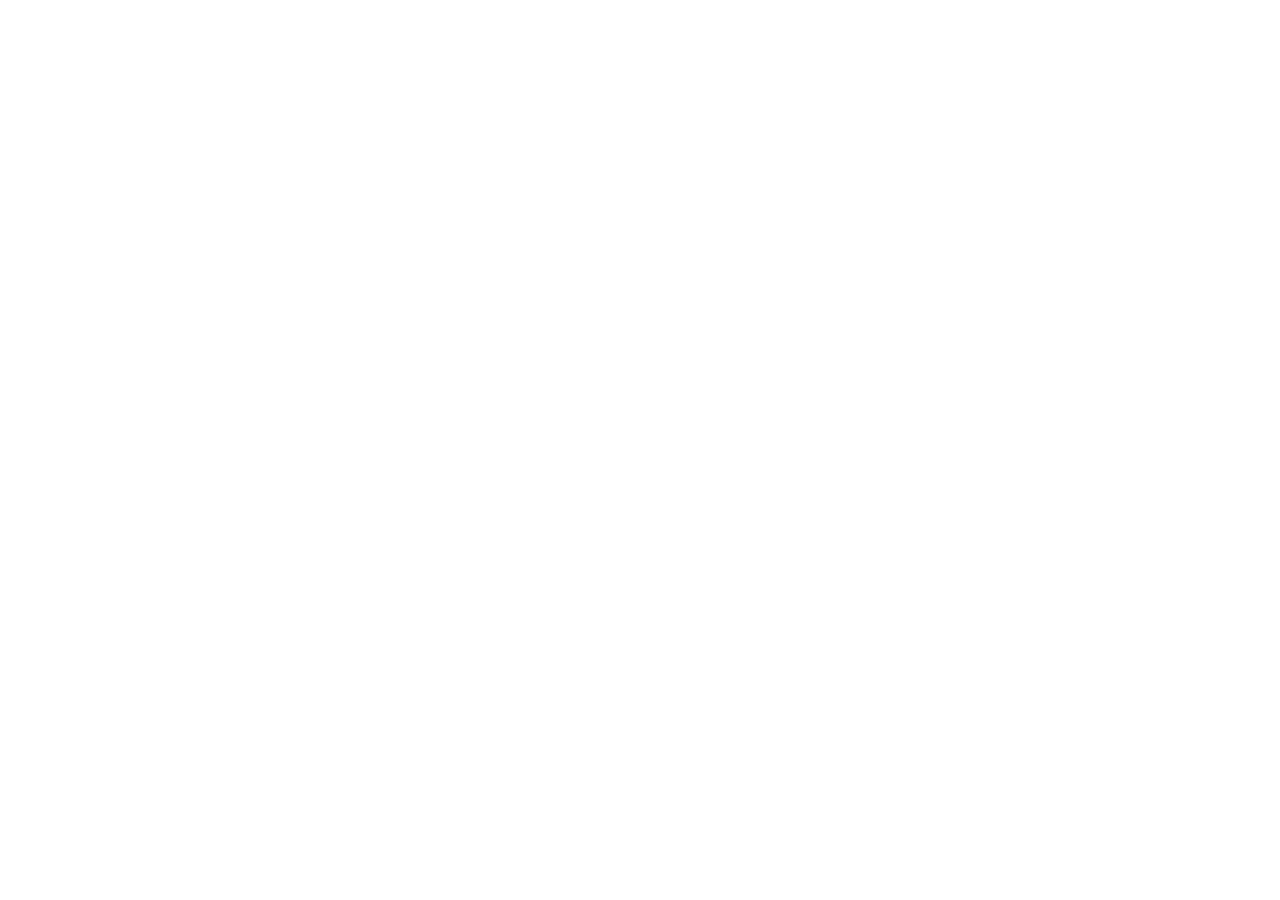
==== commit 9ffa9edd: "retirando arquivos php. index separado" ====
--- a/index.html
+++ b/index.html
@@ -1,886 +1,16 @@
-<!DOCTYPE html>
-<html lang="en">
-<head>
+
+<!doctype html>
+<html lang="pt">
+  <head>
     <meta charset="utf-8">
-    <meta name="viewport" content="width=device-width, initial-scale=1, shrink-to-fit=no">
+    <meta name="viewport" content="width=device-width, initial-scale=1">
+    <meta name="description" content="">
+    <meta name="author" content="jonas">
+    <meta name="generator" content="Hugo 0.79.0">
+    <title>Test GitHub Pages</title>
+
     
-    <!-- SEO Meta Tags -->
-    <meta name="description" content="is a HTML landing page template built with Bootstrap to help you crate engaging presentations for SaaS apps and convert visitors into users.">
-    <meta name="author" content="Inovatik">
-
-    <!-- OG Meta Tags to improve the way the post looks when you share the page on LinkedIn, Facebook, Google+ -->
-	<meta property="og:site_name" content="" /> <!-- website name -->
-	<meta property="og:site" content="" /> <!-- website link -->
-	<meta property="og:title" content=""/> <!-- title shown in the actual shared post -->
-	<meta property="og:description" content="" /> <!-- description shown in the actual shared post -->
-	<meta property="og:image" content="" /> <!-- image link, make sure it's jpg -->
-	<meta property="og:url" content="" /> <!-- where do you want your post to link to -->
-	<meta property="og:type" content="article" />
-
-    <!-- Website Title -->
-    <title>Test SaaS App HTML Landing Page Template</title>
-    
-    <!-- Styles -->
-    <link href="https://fonts.googleapis.com/css?family=Open+Sans:400,400i,700&display=swap&subset=latin-ext" rel="stylesheet">
-    <link href="css/bootstrap.css" rel="stylesheet">
-    <link href="css/fontawesome-all.css" rel="stylesheet">
-    <link href="css/swiper.css" rel="stylesheet">
-	<link href="css/magnific-popup.css" rel="stylesheet">
-	<link href="css/styles.css" rel="stylesheet">
-	
-	<!-- Favicon  -->
-    <link rel="icon" href="images/favicon.png">
-</head>
-<body data-spy="scroll" data-target=".fixed-top">
-    
-    <!-- Preloader -->
-	<div class="spinner-wrapper">
-        <div class="spinner">
-            <div class="bounce1"></div>
-            <div class="bounce2"></div>
-            <div class="bounce3"></div>
-        </div>
-    </div>
-    <!-- end of preloader -->
-    
-
-    <!-- Navigation -->
-    <nav class="navbar navbar-expand-lg navbar-dark navbar-custom fixed-top">
-        <div class="container">
-
-            <!-- Text Logo - Use this if you don't have a graphic logo -->
-            <!-- <a class="navbar-brand logo-text page-scroll" href="index.html"></a> -->
-
-            <!-- Image Logo -->
-            <a class="navbar-brand logo-image" href="index.html"><img src="images/logo.svg" alt="alternative"></a> 
-            
-            <!-- Mobile Menu Toggle Button -->
-            <button class="navbar-toggler" type="button" data-toggle="collapse" data-target="#navbarsExampleDefault" aria-controls="navbarsExampleDefault" aria-expanded="false" aria-label="Toggle navigation">
-                <span class="navbar-toggler-awesome fas fa-bars"></span>
-                <span class="navbar-toggler-awesome fas fa-times"></span>
-            </button>
-            <!-- end of mobile menu toggle button -->
-
-            <div class="collapse navbar-collapse" id="navbarsExampleDefault">
-                <ul class="navbar-nav ml-auto">
-                    <li class="nav-item">
-                        <a class="nav-link page-scroll" href="#header">HOME <span class="sr-only">(current)</span></a>
-                    </li>
-                    <li class="nav-item">
-                        <a class="nav-link page-scroll" href="#features">FEATURES</a>
-                    </li>
-                    <li class="nav-item">
-                        <a class="nav-link page-scroll" href="#details">DETAILS</a>
-                    </li>
-
-                    <!-- Dropdown Menu -->          
-                    <li class="nav-item dropdown">
-                        <a class="nav-link dropdown-toggle page-scroll" href="#video" id="navbarDropdown" role="button" aria-haspopup="true" aria-expanded="false">VIDEO</a>
-                        <div class="dropdown-menu" aria-labelledby="navbarDropdown">
-                            <a class="dropdown-item" href="article-details.html"><span class="item-text">ARTICLE DETAILS</span></a>
-                            <div class="dropdown-items-divide-hr"></div>
-                            <a class="dropdown-item" href="terms-conditions.html"><span class="item-text">TERMS CONDITIONS</span></a>
-                            <div class="dropdown-items-divide-hr"></div>
-                            <a class="dropdown-item" href="privacy-policy.html"><span class="item-text">PRIVACY POLICY</span></a>
-                        </div>
-                    </li>
-                    <!-- end of dropdown menu -->
-
-                    <li class="nav-item">
-                        <a class="nav-link page-scroll" href="#pricing">PRICING</a>
-                    </li>
-                </ul>
-                <span class="nav-item">
-                    <a class="btn-outline-sm" href="log-in.html">LOG IN</a>
-                </span>
-            </div>
-        </div> <!-- end of container -->
-    </nav> <!-- end of navbar -->
-    <!-- end of navigation -->
-
-
-    <!-- Header -->
-    <header id="header" class="header">
-        <div class="header-content">
-            <div class="container">
-                <div class="row">
-                    <div class="col-lg-6 col-xl-5">
-                        <div class="text-container">
-                            <h1>Test SaaS App HTML Landing Page</h1>
-                            <p class="p-large">Teste Template</p>
-                            <a class="btn-solid-lg page-scroll" href="sign-up.html">SIGN UP</a>
-                        </div> <!-- end of text-container -->
-                    </div> <!-- end of col -->
-                    <div class="col-lg-6 col-xl-7">
-                        <div class="image-container">
-                            <div class="img-wrapper">
-                                <img class="img-fluid" src="images/header-software-app.png" alt="alternative">
-                            </div> <!-- end of img-wrapper -->
-                        </div> <!-- end of image-container -->
-                    </div> <!-- end of col -->
-                </div> <!-- end of row -->
-            </div> <!-- end of container -->
-        </div> <!-- end of header-content -->
-    </header> <!-- end of header -->
-    <svg class="header-frame" data-name="Layer 1" xmlns="http://www.w3.org/2000/svg" preserveAspectRatio="none" viewBox="0 0 1920 310"><defs><style>.cls-1{fill:#5f4def;}</style></defs><title>header-frame</title><path class="cls-1" d="M0,283.054c22.75,12.98,53.1,15.2,70.635,14.808,92.115-2.077,238.3-79.9,354.895-79.938,59.97-.019,106.17,18.059,141.58,34,47.778,21.511,47.778,21.511,90,38.938,28.418,11.731,85.344,26.169,152.992,17.971,68.127-8.255,115.933-34.963,166.492-67.393,37.467-24.032,148.6-112.008,171.753-127.963,27.951-19.26,87.771-81.155,180.71-89.341,72.016-6.343,105.479,12.388,157.434,35.467,69.73,30.976,168.93,92.28,256.514,89.405,100.992-3.315,140.276-41.7,177-64.9V0.24H0V283.054Z"/></svg>
-    <!-- end of header -->
-
-
-    <!-- Customers -->
-    <div class="slider-1">
-        <div class="container">
-            <div class="row">
-                <div class="col-lg-12">
-                    
-                    <!-- Image Slider -->
-                    <div class="slider-container">
-                        <div class="swiper-container image-slider">
-                            <div class="swiper-wrapper">
-                                <div class="swiper-slide">
-                                        <img class="img-fluid" src="images/customer-logo-1.png" alt="alternative">
-                                </div>
-                                <div class="swiper-slide">
-                                        <img class="img-fluid" src="images/customer-logo-2.png" alt="alternative">
-                                </div>
-                                <div class="swiper-slide">
-                                        <img class="img-fluid" src="images/customer-logo-3.png" alt="alternative">
-                                </div>
-                                <div class="swiper-slide">
-                                        <img class="img-fluid" src="images/customer-logo-4.png" alt="alternative">
-                                </div>
-                                <div class="swiper-slide">
-                                        <img class="img-fluid" src="images/customer-logo-5.png" alt="alternative">
-                                </div>
-                                <div class="swiper-slide">
-                                        <img class="img-fluid" src="images/customer-logo-6.png" alt="alternative">
-                                </div>
-                            </div> <!-- end of swiper-wrapper -->
-                        </div> <!-- end of swiper container -->
-                    </div> <!-- end of slider-container -->
-                    <!-- end of image slider -->
-
-                </div> <!-- end of col -->
-            </div> <!-- end of row -->
-        </div> <!-- end of container -->
-    </div> <!-- end of slider-1 -->
-    <!-- end of customers -->
-
-
-    <!-- Description -->
-    <div class="cards-1">
-        <div class="container">
-            <div class="row">
-                <div class="col-lg-12">
-                    <div class="above-heading">DESCRIPTION</div>
-                    <h2 class="h2-heading">Marketing Automation Will Bring More Qualified Leads</h2>
-                </div> <!-- end of col -->
-            </div> <!-- end of row -->
-            <div class="row">
-                <div class="col-lg-12">
-
-                    <!-- Card -->
-                    <div class="card">
-                        <div class="card-image">
-                            <img class="img-fluid" src="images/description-1.png" alt="alternative">
-                        </div>
-                        <div class="card-body">
-                            <h4 class="card-title">Lists Builder</h4>
-                            <p>It's very easy to start creating email lists for your marketing actions. Just create your account</p>
-                        </div>
-                    </div>
-                    <!-- end of card -->
-
-                    <!-- Card -->
-                    <div class="card">
-                        <div class="card-image">
-                            <img class="img-fluid" src="images/description-2.png" alt="alternative">
-                        </div>
-                        <div class="card-body">
-                            <h4 class="card-title">Campaign Tracker</h4>
-                            <p>Campaigns is a feature we've developed since the beginning because it's at the core of functionalities</p>
-                        </div>
-                    </div>
-                    <!-- end of card -->
-
-                    <!-- Card -->
-                    <div class="card">
-                        <div class="card-image">
-                            <img class="img-fluid" src="images/description-3.png" alt="alternative">
-                        </div>
-                        <div class="card-body">
-                            <h4 class="card-title">Analytics Tool</h4>
-                            <p>Collects customer data in order to help you analyse different situations and take required action</p>
-                        </div>
-                    </div>
-                    <!-- end of card -->
-
-                </div> <!-- end of col -->
-            </div> <!-- end of row -->
-        </div> <!-- end of container -->
-    </div> <!-- end of cards-1 -->
-    <!-- end of description -->
-
-
-    <!-- Features -->
-    <div id="features" class="tabs">
-        <div class="container">
-            <div class="row">
-                <div class="col-lg-12">
-                    <div class="above-heading">FEATURES</div>
-                    <h2 class="h2-heading">Marketing Automation</h2>
-                    <p class="p-heading">Take your business strategy to the next level and automatize your marketing tasks to save time for product development.  can provide results in less than 2 weeks</p>
-                </div> <!-- end of col -->
-            </div> <!-- end of row -->
-            <div class="row">
-                <div class="col-lg-12">
-
-                    <!-- Tabs Links -->
-                    <ul class="nav nav-tabs" id="argoTabs" role="tablist">
-                        <li class="nav-item">
-                            <a class="nav-link active" id="nav-tab-1" data-toggle="tab" href="#tab-1" role="tab" aria-controls="tab-1" aria-selected="true"><i class="fas fa-list"></i>List Builder</a>
-                        </li>
-                        <li class="nav-item">
-                            <a class="nav-link" id="nav-tab-2" data-toggle="tab" href="#tab-2" role="tab" aria-controls="tab-2" aria-selected="false"><i class="fas fa-envelope-open-text"></i>Campaigns</a>
-                        </li>
-                        <li class="nav-item">
-                            <a class="nav-link" id="nav-tab-3" data-toggle="tab" href="#tab-3" role="tab" aria-controls="tab-3" aria-selected="false"><i class="fas fa-chart-bar"></i>Analytics</a>
-                        </li>
-                    </ul>
-                    <!-- end of tabs links -->
-
-                    <!-- Tabs Content -->
-                    <div class="tab-content" id="argoTabsContent">
-
-                        <!-- Tab -->
-                        <div class="tab-pane fade show active" id="tab-1" role="tabpanel" aria-labelledby="tab-1">
-                            <div class="row">
-                                <div class="col-lg-6">
-                                    <div class="image-container">
-                                        <img class="img-fluid" src="images/features-1.png" alt="alternative">
-                                    </div> <!-- end of image-container -->
-                                </div> <!-- end of col -->
-                                <div class="col-lg-6">
-                                    <div class="text-container">
-                                        <h3>List Building Is Easier Than Ever</h3>
-                                        <p>It's very easy to start using . You just need to fill out and submit the <a class="blue page-scroll" href="sign-up.html">Sign Up Form</a> and you will receive access to the app and all of its features in no more than 24h.</p>
-                                        <ul class="list-unstyled li-space-lg">
-                                            <li class="media">
-                                                <i class="fas fa-square"></i>
-                                                <div class="media-body">Create and embed on websites newsletter sign up forms</div>
-                                            </li>
-                                            <li class="media">
-                                                <i class="fas fa-square"></i>
-                                                <div class="media-body">Manage forms and landing pages for your services</div>
-                                            </li>
-                                            <li class="media">
-                                                <i class="fas fa-square"></i>
-                                                <div class="media-body">Add and remove subscribers using the control panel</div>
-                                            </li>
-                                        </ul>
-                                        <a class="btn-solid-reg popup-with-move-anim" href="#details-lightbox-1">LIGHTBOX</a>
-                                    </div> <!-- end of text-container -->
-                                </div> <!-- end of col -->
-                            </div> <!-- end of row -->
-                        </div> <!-- end of tab-pane -->
-                        <!-- end of tab -->
-
-                        <!-- Tab -->
-                        <div class="tab-pane fade" id="tab-2" role="tabpanel" aria-labelledby="tab-2">
-                            <div class="row">
-                                <div class="col-lg-6">
-                                    <div class="image-container">
-                                        <img class="img-fluid" src="images/features-2.png" alt="alternative">
-                                    </div> <!-- end of image-container -->
-                                </div> <!-- end of col -->
-                                <div class="col-lg-6">
-                                    <div class="text-container">
-                                        <h3>Campaigns Monitoring Tools</h3>
-                                        <p>Campaigns monitoring is a feature we've developed since the beginning because it's at the core of  and basically to any marketing activity focused on results.</p>
-                                        <ul class="list-unstyled li-space-lg">
-                                            <li class="media">
-                                                <i class="fas fa-square"></i>
-                                                <div class="media-body">Easily plan campaigns and schedule their starting date</div>
-                                            </li>
-                                            <li class="media">
-                                                <i class="fas fa-square"></i>
-                                                <div class="media-body">Start campaigns and follow their evolution closely</div>
-                                            </li>
-                                            <li class="media">
-                                                <i class="fas fa-square"></i>
-                                                <div class="media-body">Evaluate campaign results and optimize future actions</div>
-                                            </li>
-                                        </ul>
-                                        <a class="btn-solid-reg popup-with-move-anim" href="#details-lightbox-2">LIGHTBOX</a>
-                                    </div> <!-- end of text-container -->
-                                </div> <!-- end of col -->
-                            </div> <!-- end of row -->
-                        </div> <!-- end of tab-pane -->
-                        <!-- end of tab -->
-
-                        <!-- Tab -->
-                        <div class="tab-pane fade" id="tab-3" role="tabpanel" aria-labelledby="tab-3">
-                            <div class="row">
-                                <div class="col-lg-6">
-                                    <div class="image-container">
-                                        <img class="img-fluid" src="images/features-3.png" alt="alternative">
-                                    </div> <!-- end of image-container -->
-                                </div> <!-- end of col -->
-                                <div class="col-lg-6">
-                                    <div class="text-container">
-                                        <h3>Analytics Control Panel</h3>
-                                        <p>Analytics control  panel is important for every marketing team so it's beed implemented from the begging and designed to produce reports based on very little input information.</p>
-                                        <ul class="list-unstyled li-space-lg">
-                                            <li class="media">
-                                                <i class="fas fa-square"></i>
-                                                <div class="media-body">If you set it up correctly you will get acces to great intel</div>
-                                            </li>
-                                            <li class="media">
-                                                <i class="fas fa-square"></i>
-                                                <div class="media-body">Easy to integrate in your websites and landing pages</div>
-                                            </li>
-                                            <li class="media">
-                                                <i class="fas fa-square"></i>
-                                                <div class="media-body">The generated reports are important for your strategy</div>
-                                            </li>
-                                        </ul>
-                                        <a class="btn-solid-reg popup-with-move-anim" href="#details-lightbox-3">LIGHTBOX</a>
-                                    </div> <!-- end of text-container -->
-                                </div> <!-- end of col -->
-                            </div> <!-- end of row -->
-                        </div> <!-- end of tab-pane -->
-                        <!-- end of tab -->
-                        
-                    </div> <!-- end of tab content -->
-                    <!-- end of tabs content -->
-
-                </div> <!-- end of col -->
-            </div> <!-- end of row -->
-        </div> <!-- end of container -->
-    </div> <!-- end of tabs -->
-    <!-- end of features -->
-
-
-    <!-- Details Lightboxes -->
-    <!-- Details Lightbox 1 -->
-	<div id="details-lightbox-1" class="lightbox-basic zoom-anim-dialog mfp-hide">
-        <div class="container">
-            <div class="row">
-                <button title="Close (Esc)" type="button" class="mfp-close x-button">×</button>
-                <div class="col-lg-8">
-                    <div class="image-container">
-                        <img class="img-fluid" src="images/details-lightbox.png" alt="alternative">
-                    </div> <!-- end of image-container -->
-                </div> <!-- end of col -->
-                <div class="col-lg-4">
-                    <h3>List Building</h3>
-                    <hr>
-                    <h5>Core service</h5>
-                    <p>It's very easy to start using . You just need to fill out and submit the Sign Up Form and you will receive access to the app.</p>
-                    <ul class="list-unstyled li-space-lg">
-                        <li class="media">
-                            <i class="fas fa-square"></i><div class="media-body">List building framework</div>
-                        </li>
-                        <li class="media">
-                            <i class="fas fa-square"></i><div class="media-body">Easy database browsing</div>
-                        </li>
-                        <li class="media">
-                            <i class="fas fa-square"></i><div class="media-body">User administration</div>
-                        </li>
-                        <li class="media">
-                            <i class="fas fa-square"></i><div class="media-body">Automate user signup</div>
-                        </li>
-                        <li class="media">
-                            <i class="fas fa-square"></i><div class="media-body">Quick formatting tools</div>
-                        </li>
-                        <li class="media">
-                            <i class="fas fa-square"></i><div class="media-body">Fast email checking</div>
-                        </li>
-                    </ul>
-                    <a class="btn-solid-reg mfp-close" href="sign-up.html">SIGN UP</a> <a class="btn-outline-reg mfp-close as-button" href="#screenshots">BACK</a>
-                </div> <!-- end of col -->
-            </div> <!-- end of row -->
-        </div> <!-- end of container -->
-    </div> <!-- end of lightbox-basic -->
-    <!-- end of details lightbox 1 -->
-
-    <!-- Details Lightbox 2 -->
-	<div id="details-lightbox-2" class="lightbox-basic zoom-anim-dialog mfp-hide">
-        <div class="container">
-            <div class="row">
-                <button title="Close (Esc)" type="button" class="mfp-close x-button">×</button>
-                <div class="col-lg-8">
-                    <div class="image-container">
-                        <img class="img-fluid" src="images/details-lightbox.png" alt="alternative">
-                    </div> <!-- end of image-container -->
-                </div> <!-- end of col -->
-                <div class="col-lg-4">
-                    <h3>Campaign Monitoring</h3>
-                    <hr>
-                    <h5>Core service</h5>
-                    <p>It's very easy to start using . You just need to fill out and submit the Sign Up Form and you will receive access to the app.</p>
-                    <ul class="list-unstyled li-space-lg">
-                        <li class="media">
-                            <i class="fas fa-square"></i><div class="media-body">List building framework</div>
-                        </li>
-                        <li class="media">
-                            <i class="fas fa-square"></i><div class="media-body">Easy database browsing</div>
-                        </li>
-                        <li class="media">
-                            <i class="fas fa-square"></i><div class="media-body">User administration</div>
-                        </li>
-                        <li class="media">
-                            <i class="fas fa-square"></i><div class="media-body">Automate user signup</div>
-                        </li>
-                        <li class="media">
-                            <i class="fas fa-square"></i><div class="media-body">Quick formatting tools</div>
-                        </li>
-                        <li class="media">
-                            <i class="fas fa-square"></i><div class="media-body">Fast email checking</div>
-                        </li>
-                    </ul>
-                    <a class="btn-solid-reg mfp-close" href="sign-up.html">SIGN UP</a> <a class="btn-outline-reg mfp-close as-button" href="#screenshots">BACK</a>
-                </div> <!-- end of col -->
-            </div> <!-- end of row -->
-        </div> <!-- end of container -->
-    </div> <!-- end of lightbox-basic -->
-    <!-- end of details lightbox 2 -->
-
-    <!-- Details Lightbox 3 -->
-	<div id="details-lightbox-3" class="lightbox-basic zoom-anim-dialog mfp-hide">
-        <div class="container">
-            <div class="row">
-                <button title="Close (Esc)" type="button" class="mfp-close x-button">×</button>
-                <div class="col-lg-8">
-                    <div class="image-container">
-                        <img class="img-fluid" src="images/details-lightbox.png" alt="alternative">
-                    </div> <!-- end of image-container -->
-                </div> <!-- end of col -->
-                <div class="col-lg-4">
-                    <h3>Analytics Tools</h3>
-                    <hr>
-                    <h5>Core service</h5>
-                    <p>It's very easy to start using . You just need to fill out and submit the Sign Up Form and you will receive access to the app.</p>
-                    <ul class="list-unstyled li-space-lg">
-                        <li class="media">
-                            <i class="fas fa-square"></i><div class="media-body">List building framework</div>
-                        </li>
-                        <li class="media">
-                            <i class="fas fa-square"></i><div class="media-body">Easy database browsing</div>
-                        </li>
-                        <li class="media">
-                            <i class="fas fa-square"></i><div class="media-body">User administration</div>
-                        </li>
-                        <li class="media">
-                            <i class="fas fa-square"></i><div class="media-body">Automate user signup</div>
-                        </li>
-                        <li class="media">
-                            <i class="fas fa-square"></i><div class="media-body">Quick formatting tools</div>
-                        </li>
-                        <li class="media">
-                            <i class="fas fa-square"></i><div class="media-body">Fast email checking</div>
-                        </li>
-                    </ul>
-                    <a class="btn-solid-reg mfp-close" href="sign-up.html">SIGN UP</a> <a class="btn-outline-reg mfp-close as-button" href="#screenshots">BACK</a>
-                </div> <!-- end of col -->
-            </div> <!-- end of row -->
-        </div> <!-- end of container -->
-    </div> <!-- end of lightbox-basic -->
-    <!-- end of details lightbox 3 -->
-    <!-- end of details lightboxes -->
-
-
-    <!-- Details -->
-    <div id="details" class="basic-1">
-        <div class="container">
-            <div class="row">
-                <div class="col-lg-6">
-                    <div class="text-container">
-                        <h2>Now Is The Time To Upgrade Your Marketing Solution</h2>
-                        <p>Target the right customers for your business with the help of 's patented segmentation technology and deploy efficient marketing campaigns. Keep your customers happy and loyal.</p>
-                        <ul class="list-unstyled li-space-lg">
-                            <li class="media">
-                                <i class="fas fa-square"></i>
-                                <div class="media-body">Understand customers and meet their requirements</div>
-                            </li>
-                            <li class="media">
-                                <i class="fas fa-square"></i>
-                                <div class="media-body">Targeted client base with 's efficient technology</div>
-                            </li>
-                        </ul>
-                        <a class="btn-solid-reg page-scroll" href="sign-up.html">SIGN UP</a>
-                    </div> <!-- end of text-container -->
-                </div> <!-- end of col -->
-                <div class="col-lg-6">
-                    <div class="image-container">
-                        <img class="img-fluid" src="images/details.png" alt="alternative">
-                    </div> <!-- end of image-container -->
-                </div> <!-- end of col -->
-            </div> <!-- end of row -->
-        </div> <!-- end of container -->
-    </div> <!-- end of basic-1 -->
-    <!-- end of details -->
-
-
-    <!-- Video -->
-    <div id="video" class="basic-2">
-        <div class="container">
-            <div class="row">
-                <div class="col-lg-12">
-
-                    <!-- Video Preview -->
-                    <div class="image-container">
-                        <div class="video-wrapper">
-                            <a class="popup-youtube" href="https://www.youtube.com/watch?v=fLCjQJCekTs" data-effect="fadeIn">
-                                <img class="img-fluid" src="images/video-image.png" alt="alternative">
-                                <span class="video-play-button">
-                                    <span></span>
-                                </span>
-                            </a>
-                        </div> <!-- end of video-wrapper -->
-                    </div> <!-- end of image-container -->
-                    <!-- end of video preview -->
-
-                    <div class="p-heading">What better way to show off  marketing automation saas app than presenting you some great situations of each module and tool available to users in a video</div>        
-                </div> <!-- end of col -->
-            </div> <!-- end of row -->
-        </div> <!-- end of container -->
-    </div> <!-- end of basic-2 -->
-    <!-- end of video -->
-
-
-    <!-- Pricing -->
-    <div id="pricing" class="cards-2">
-        <div class="container">
-            <div class="row">
-                <div class="col-lg-12">
-                    <div class="above-heading">PRICING</div>
-                    <h2 class="h2-heading">Pricing Options Table</h2>
-                </div> <!-- end of col -->
-            </div> <!-- end of row -->
-            <div class="row">
-                <div class="col-lg-12">
-
-                    <!-- Card-->
-                    <div class="card">
-                        <div class="card-body">
-                            <div class="card-title">BASIC</div>
-                            <div class="price"><span class="currency">$</span><span class="value">Free</span></div>
-                            <div class="frequency">14 days trial</div>
-                            <div class="divider"></div>
-                            <ul class="list-unstyled li-space-lg">
-                                <li class="media">
-                                    <i class="fas fa-check"></i><div class="media-body">Email Marketing Module</div>
-                                </li>
-                                <li class="media">
-                                    <i class="fas fa-check"></i><div class="media-body">User Control Management</div>
-                                </li>
-                                <li class="media">
-                                    <i class="fas fa-times"></i><div class="media-body">List Building And Cleaning</div>
-                                </li>
-                                <li class="media">
-                                    <i class="fas fa-times"></i><div class="media-body">Collected Data Reports</div>
-                                </li>
-                                <li class="media">
-                                    <i class="fas fa-times"></i><div class="media-body">Planning And Evaluation</div>
-                                </li>
-                            </ul>
-                            <div class="button-wrapper">
-                                <a class="btn-solid-reg page-scroll" href="sign-up.html">SIGN UP</a>
-                            </div>
-                        </div>
-                    </div> <!-- end of card -->
-                    <!-- end of card -->
-
-                    <!-- Card-->
-                    <div class="card">
-                        <div class="card-body">
-                            <div class="card-title">ADVANCED</div>
-                            <div class="price"><span class="currency">$</span><span class="value">29.99</span></div>
-                            <div class="frequency">monthly</div>
-                            <div class="divider"></div>
-                            <ul class="list-unstyled li-space-lg">
-                                <li class="media">
-                                    <i class="fas fa-check"></i><div class="media-body">Email Marketing Module</div>
-                                </li>
-                                <li class="media">
-                                    <i class="fas fa-check"></i><div class="media-body">User Control Management</div>
-                                </li>
-                                <li class="media">
-                                    <i class="fas fa-check"></i><div class="media-body">List Building And Cleaning</div>
-                                </li>
-                                <li class="media">
-                                    <i class="fas fa-times"></i><div class="media-body">Collected Data Reports</div>
-                                </li>
-                                <li class="media">
-                                    <i class="fas fa-times"></i><div class="media-body">Planning And Evaluation</div>
-                                </li>
-                            </ul>
-                            <div class="button-wrapper">
-                                <a class="btn-solid-reg page-scroll" href="sign-up.html">SIGN UP</a>
-                            </div>
-                        </div>
-                    </div> <!-- end of card -->
-                    <!-- end of card -->
-
-                    <!-- Card-->
-                    <div class="card">
-                        <!--<div class="label">
-                            <p class="best-value">Best Value</p>
-                        </div> -->
-                        <div class="card-body">
-                            <div class="card-title">COMPLETE</div>
-                            <div class="price"><span class="currency">$</span><span class="value">39.99</span></div>
-                            <div class="frequency">monthly</div>
-                            <div class="divider"></div>
-                            <ul class="list-unstyled li-space-lg">
-                                <li class="media">
-                                    <i class="fas fa-check"></i><div class="media-body">Email Marketing Module</div>
-                                </li>
-                                <li class="media">
-                                    <i class="fas fa-check"></i><div class="media-body">User Control Management</div>
-                                </li>
-                                <li class="media">
-                                    <i class="fas fa-check"></i><div class="media-body">List Building And Cleaning</div>
-                                </li>
-                                <li class="media">
-                                    <i class="fas fa-check"></i><div class="media-body">Collected Data Reports</div>
-                                </li>
-                                <li class="media">
-                                    <i class="fas fa-check"></i><div class="media-body">Planning And Evaluation</div>
-                                </li>
-                            </ul>
-                            <div class="button-wrapper">
-                                <a class="btn-solid-reg page-scroll" href="sign-up.html">SIGN UP</a>
-                            </div>
-                        </div>
-                    </div> <!-- end of card -->
-                    <!-- end of card -->
-
-                </div> <!-- end of col -->
-            </div> <!-- end of row -->
-        </div> <!-- end of container -->
-    </div> <!-- end of cards-2 -->
-    <!-- end of pricing -->
-
-
-    <!-- Testimonials -->
-    <div class="slider-2">
-        <div class="container">
-            <div class="row">
-                <div class="col-lg-12">      
-                    
-                    <!-- Text Slider -->
-                    <div class="slider-container">
-                        <div class="swiper-container text-slider">
-                            <div class="swiper-wrapper">
-                                
-                                <!-- Slide -->
-                                <div class="swiper-slide">
-                                    <div class="image-wrapper">
-                                        <img class="img-fluid" src="images/testimonial-1.jpg" alt="alternative">
-                                    </div> <!-- end of image-wrapper -->
-                                    <div class="text-wrapper">
-                                        <div class="testimonial-text">I started to use  with the free trial about a year ago and never stopped since then. It does all the repeating marketing tasks and allows me to focus on core development activities like new product research and design. I love it and recommend it to everyone.</div>
-                                        <div class="testimonial-author">Jude Thorn - Online Marketer</div>
-                                    </div> <!-- end of text-wrapper -->
-                                </div> <!-- end of swiper-slide -->
-                                <!-- end of slide -->
-
-                                <!-- Slide -->
-                                <div class="swiper-slide">
-                                    <div class="image-wrapper">
-                                        <img class="img-fluid" src="images/testimonial-2.jpg" alt="alternative">
-                                    </div> <!-- end of image-wrapper -->
-                                    <div class="text-wrapper">
-                                        <div class="testimonial-text">Awesome features for the money. I never thought such a low ammount of money would bring me so many leads per month. Before  I used the services of an agency which cost 10x more and delivered far less. Highly recommended to marketers focused on results.</div>
-                                        <div class="testimonial-author">Roy Smith - Developer</div>
-                                    </div> <!-- end of text-wrapper -->
-                                </div> <!-- end of swiper-slide -->
-                                <!-- end of slide -->
-
-                                <!-- Slide -->
-                                <div class="swiper-slide">
-                                    <div class="image-wrapper">
-                                        <img class="img-fluid" src="images/testimonial-3.jpg" alt="alternative">
-                                    </div> <!-- end of image-wrapper -->
-                                    <div class="text-wrapper">
-                                        <div class="testimonial-text"> is the best marketing automation app for small and medium sized business. It understands the mindset of young entrepreneurs and provides the necessary data for wise marketing decisions. Just give it a try and you will definitely not regret spending your time.</div>
-                                        <div class="testimonial-author">Marsha Singer - Online Marketer</div>
-                                    </div> <!-- end of text-wrapper -->
-                                </div> <!-- end of swiper-slide -->
-                                <!-- end of slide -->
-
-                                <!-- Slide -->
-                                <div class="swiper-slide">
-                                    <div class="image-wrapper">
-                                        <img class="img-fluid" src="images/testimonial-4.jpg" alt="alternative">
-                                    </div> <!-- end of image-wrapper -->
-                                    <div class="text-wrapper">
-                                        <div class="testimonial-text"> is one of the greatest marketing automation apps out there. I especially love the Reporting Tools module because it gives me such a great amount of information based on little amounts of input gathered in just few weeks of light weight usage. Recommended!</div>
-                                        <div class="testimonial-author">Ronda Louis - Online Marketer</div>
-                                    </div> <!-- end of text-wrapper -->
-                                </div> <!-- end of swiper-slide -->
-                                <!-- end of slide -->
-
-                            </div> <!-- end of swiper-wrapper -->
-                            
-                            <!-- Add Arrows -->
-                            <div class="swiper-button-next"></div>
-                            <div class="swiper-button-prev"></div>
-                            <!-- end of add arrows -->
-
-                        </div> <!-- end of swiper-container -->
-                    </div> <!-- end of slider-container -->
-                    <!-- end of text slider -->
-
-                </div> <!-- end of col -->
-            </div> <!-- end of row -->
-        </div> <!-- end of container -->
-    </div> <!-- end of slider-2 -->
-    <!-- end of testimonials -->
-
-
-    <!-- Newsletter -->
-    <div class="form">
-        <div class="container">
-            <div class="row">
-                <div class="col-lg-12">
-                    <div class="text-container">
-                        <div class="above-heading">NEWSLETTER</div>
-                        <h2>Stay Updated With The Latest News To Get More Qualified Leads</h2>
-
-                        <!-- Newsletter Form -->
-                        <form id="newsletterForm" data-toggle="validator" data-focus="false">
-                            <div class="form-group">
-                                <input type="email" class="form-control-input" id="nemail" required>
-                                <label class="label-control" for="nemail">Email</label>
-                                <div class="help-block with-errors"></div>
-                            </div>
-                            <div class="form-group checkbox">
-                                <input type="checkbox" id="nterms" value="Agreed-to-Terms" required>I've read and agree to 's written <a href="privacy-policy.html">Privacy Policy</a> and <a href="terms-conditions.html">Terms Conditions</a> 
-                                <div class="help-block with-errors"></div>
-                            </div>
-                            <div class="form-group">
-                                <button type="submit" class="form-control-submit-button">SUBSCRIBE</button>
-                            </div>
-                            <div class="form-message">
-                                <div id="nmsgSubmit" class="h3 text-center hidden"></div>
-                            </div>
-                        </form>
-                        <!-- end of newsletter form -->
-
-                    </div> <!-- end of text-container -->
-                </div> <!-- end of col -->
-            </div> <!-- end of row -->
-            <div class="row">
-                <div class="col-lg-12">
-                    <div class="icon-container">
-                        <span class="fa-stack">
-                            <a href="#your-link">
-                                <i class="fas fa-circle fa-stack-2x"></i>
-                                <i class="fab fa-facebook-f fa-stack-1x"></i>
-                            </a>
-                        </span>
-                        <span class="fa-stack">
-                            <a href="#your-link">
-                                <i class="fas fa-circle fa-stack-2x"></i>
-                                <i class="fab fa-twitter fa-stack-1x"></i>
-                            </a>
-                        </span>
-                        <span class="fa-stack">
-                            <a href="#your-link">
-                                <i class="fas fa-circle fa-stack-2x"></i>
-                                <i class="fab fa-pinterest-p fa-stack-1x"></i>
-                            </a>
-                        </span>
-                        <span class="fa-stack">
-                            <a href="#your-link">
-                                <i class="fas fa-circle fa-stack-2x"></i>
-                                <i class="fab fa-instagram fa-stack-1x"></i>
-                            </a>
-                        </span>
-                        <span class="fa-stack">
-                            <a href="#your-link">
-                                <i class="fas fa-circle fa-stack-2x"></i>
-                                <i class="fab fa-linkedin-in fa-stack-1x"></i>
-                            </a>
-                        </span>
-                    </div> <!-- end of col -->
-                </div> <!-- end of col -->
-            </div> <!-- end of row -->
-        </div> <!-- end of container -->
-    </div> <!-- end of form -->
-    <!-- end of newsletter -->
-
-
-    <!-- Footer -->
-    <svg class="footer-frame" data-name="Layer 2" xmlns="http://www.w3.org/2000/svg" preserveAspectRatio="none" viewBox="0 0 1920 79"><defs><style>.cls-2{fill:#5f4def;}</style></defs><title>footer-frame</title><path class="cls-2" d="M0,72.427C143,12.138,255.5,4.577,328.644,7.943c147.721,6.8,183.881,60.242,320.83,53.737,143-6.793,167.826-68.128,293-60.9,109.095,6.3,115.68,54.364,225.251,57.319,113.58,3.064,138.8-47.711,251.189-41.8,104.012,5.474,109.713,50.4,197.369,46.572,89.549-3.91,124.375-52.563,227.622-50.155A338.646,338.646,0,0,1,1920,23.467V79.75H0V72.427Z" transform="translate(0 -0.188)"/></svg>
-    <div class="footer">
-        <div class="container">
-            <div class="row">
-                <div class="col-md-4">
-                    <div class="footer-col first">
-                        <h4>About </h4>
-                        <p class="p-small">We're passionate about designing and developing one of the best marketing apps in the market</p>
-                    </div>
-                </div> <!-- end of col -->
-                <div class="col-md-4">
-                    <div class="footer-col middle">
-                        <h4>Important Links</h4>
-                        <ul class="list-unstyled li-space-lg p-small">
-                            <li class="media">
-                                <i class="fas fa-square"></i>
-                                <div class="media-body">Our business partners <a class="white" href="#your-link">startupguide.com</a></div>
-                            </li>
-                            <li class="media">
-                                <i class="fas fa-square"></i>
-                                <div class="media-body">Read our <a class="white" href="terms-conditions.html">Terms & Conditions</a>, <a class="white" href="privacy-policy.html">Privacy Policy</a></div>
-                            </li>
-                        </ul>
-                    </div>
-                </div> <!-- end of col -->
-                <div class="col-md-4">
-                    <div class="footer-col last">
-                        <h4>Contact</h4>
-                        <ul class="list-unstyled li-space-lg p-small">
-                            <li class="media">
-                                <i class="fas fa-map-marker-alt"></i>
-                                <div class="media-body">22 Innovative, San Francisco, CA 94043, US</div>
-                            </li>
-                            <li class="media">
-                                <i class="fas fa-envelope"></i>
-                                <div class="media-body"><a class="white" href="mailto:contact@.com">contact@com</a> <i class="fas fa-globe"></i><a class="white" href="#your-link">www.com</a></div>
-                            </li>
-                        </ul>
-                    </div> 
-                </div> <!-- end of col -->
-            </div> <!-- end of row -->
-        </div> <!-- end of container -->
-    </div> <!-- end of footer -->  
-    <!-- end of footer -->
-
-
-    <!-- Copyright -->
-    <div class="copyright">
-        <div class="container">
-            <div class="row">
-                <div class="col-lg-12">
-                    <p class="p-small">Copyright © 2020 <a href="https://inovatik.com">Template by Inovatik</a></p>
-                </div> <!-- end of col -->
-            </div> <!-- enf of row -->
-        </div> <!-- end of container -->
-    </div> <!-- end of copyright --> 
-    <!-- end of copyright -->
-    
-    	
-    <!-- Scripts -->
-    <script src="js/jquery.min.js"></script> <!-- jQuery for Bootstrap's JavaScript plugins -->
-    <script src="js/popper.min.js"></script> <!-- Popper tooltip library for Bootstrap -->
-    <script src="js/bootstrap.min.js"></script> <!-- Bootstrap framework -->
-    <script src="js/jquery.easing.min.js"></script> <!-- jQuery Easing for smooth scrolling between anchors -->
-    <script src="js/swiper.min.js"></script> <!-- Swiper for image and text sliders -->
-    <script src="js/jquery.magnific-popup.js"></script> <!-- Magnific Popup for lightboxes -->
-    <script src="js/validator.min.js"></script> <!-- Validator.js - Bootstrap plugin that validates forms -->
-    <script src="js/scripts.js"></script> <!-- Custom scripts -->
-</body>
-</html>+  </head>
+  <body>
+  </body>
+</html>
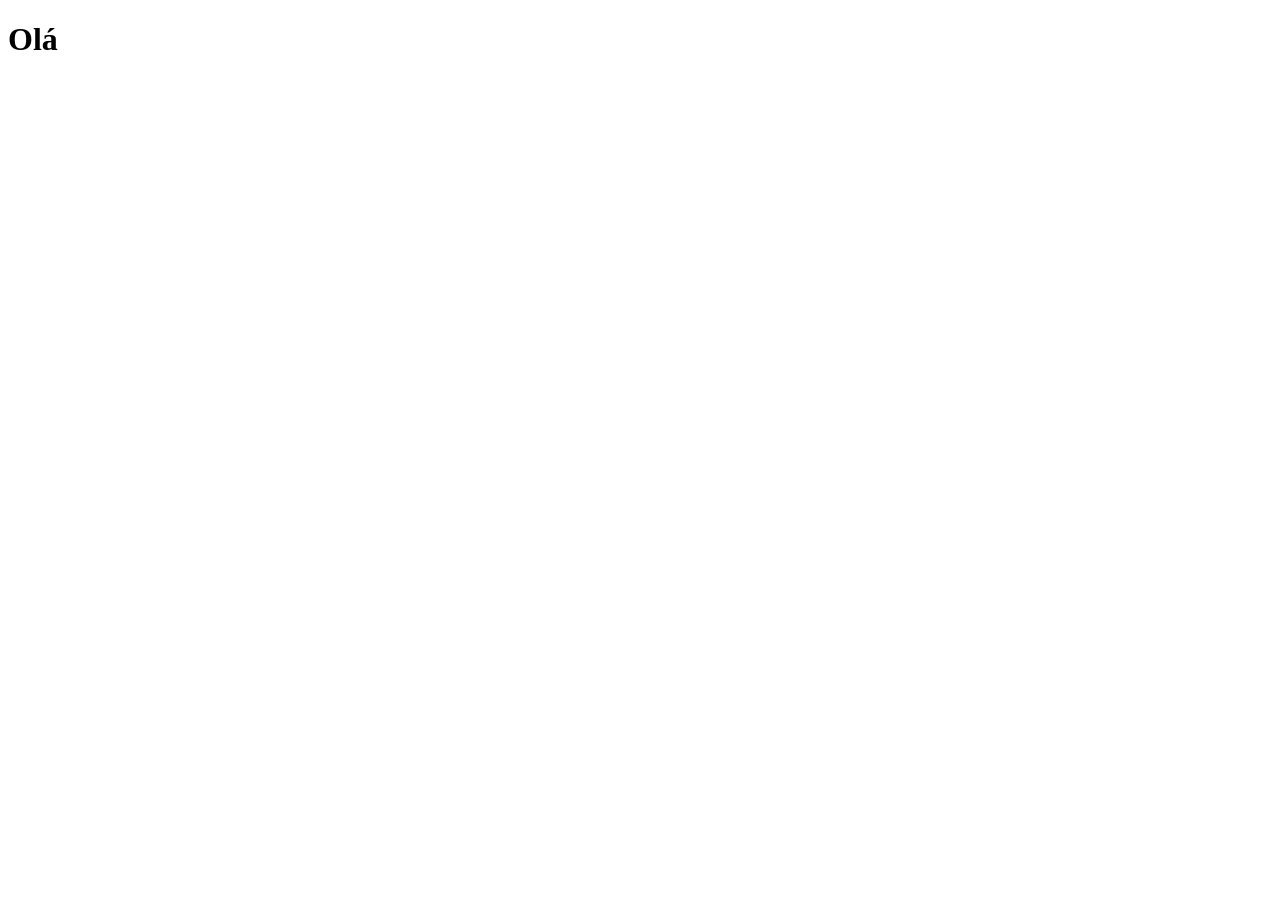
==== commit 0f0a1c9c: "add ola" ====
--- a/index.html
+++ b/index.html
@@ -12,5 +12,6 @@
     
   </head>
   <body>
+      <h1>Olá </h1>
   </body>
 </html>
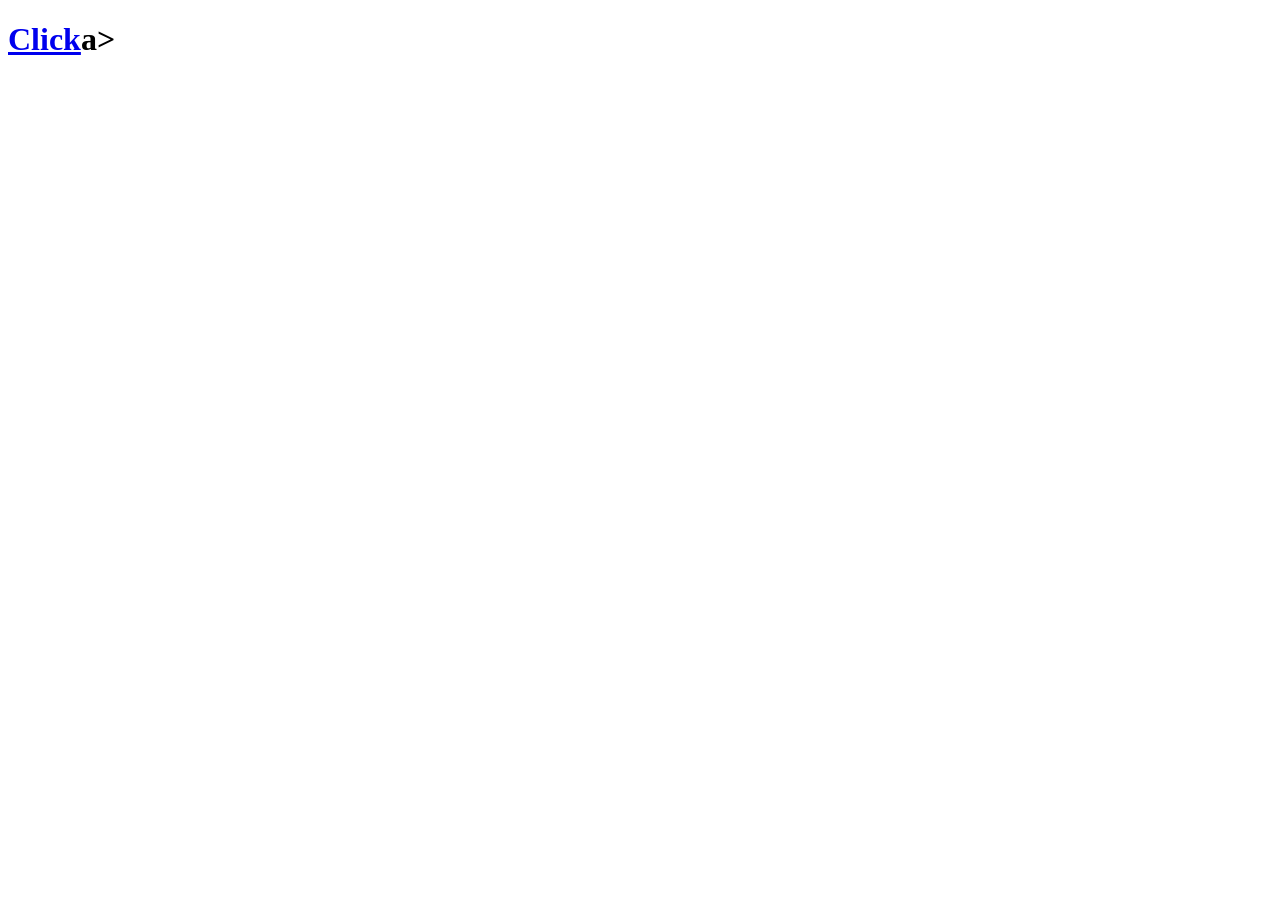
==== commit 4a2482ad: "add <a> for tivo template" ====
--- a/index.html
+++ b/index.html
@@ -12,6 +12,6 @@
     
   </head>
   <body>
-      <h1>Olá </h1>
+      <h1><a href="tivo/index.html">Click</a>a></h1>
   </body>
 </html>
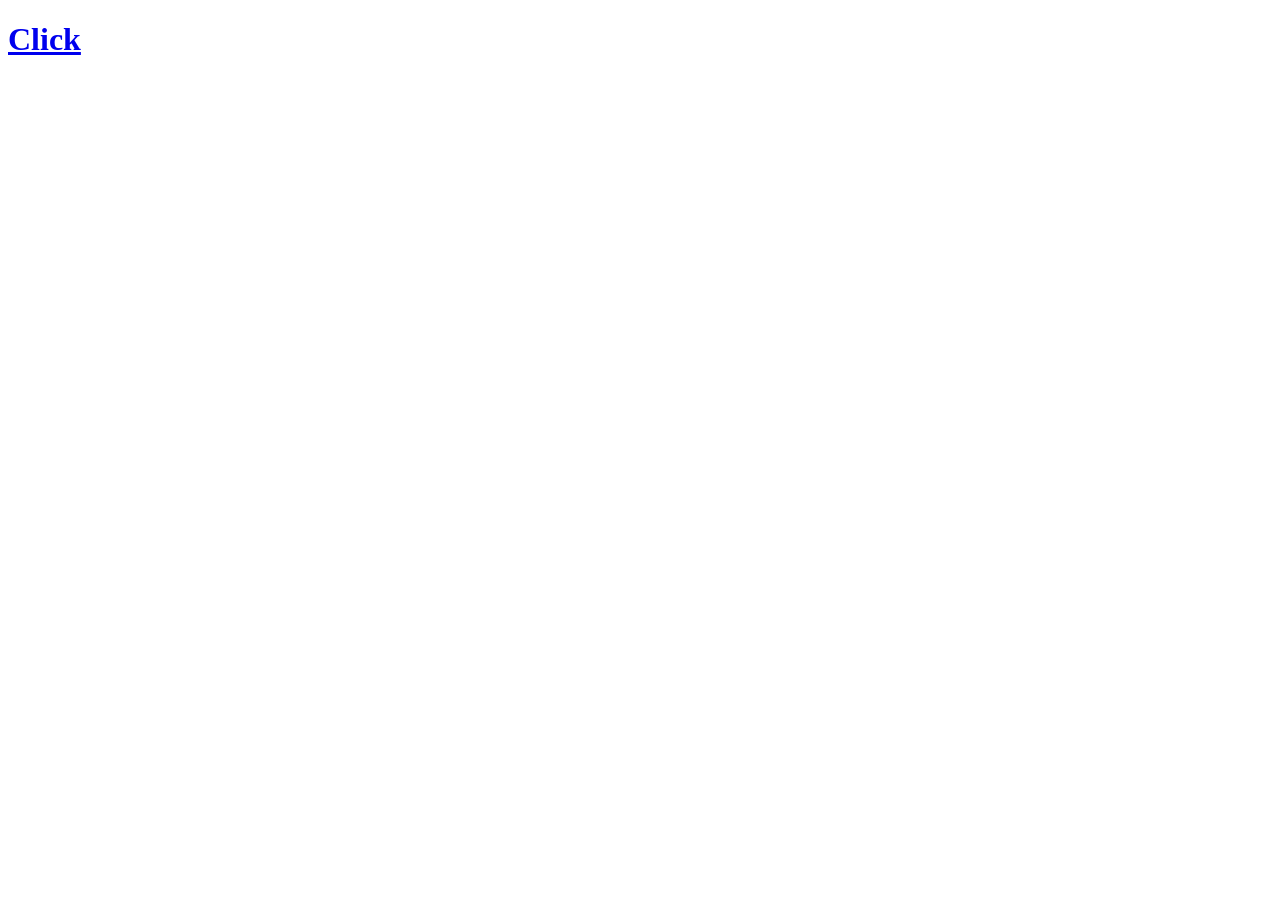
==== commit 49f2c2c7: "add <a> for tivo template2" ====
--- a/index.html
+++ b/index.html
@@ -12,6 +12,6 @@
     
   </head>
   <body>
-      <h1><a href="tivo/index.html">Click</a>a></h1>
+      <h1><a href="tivo/index.html">Click</a></h1>
   </body>
 </html>
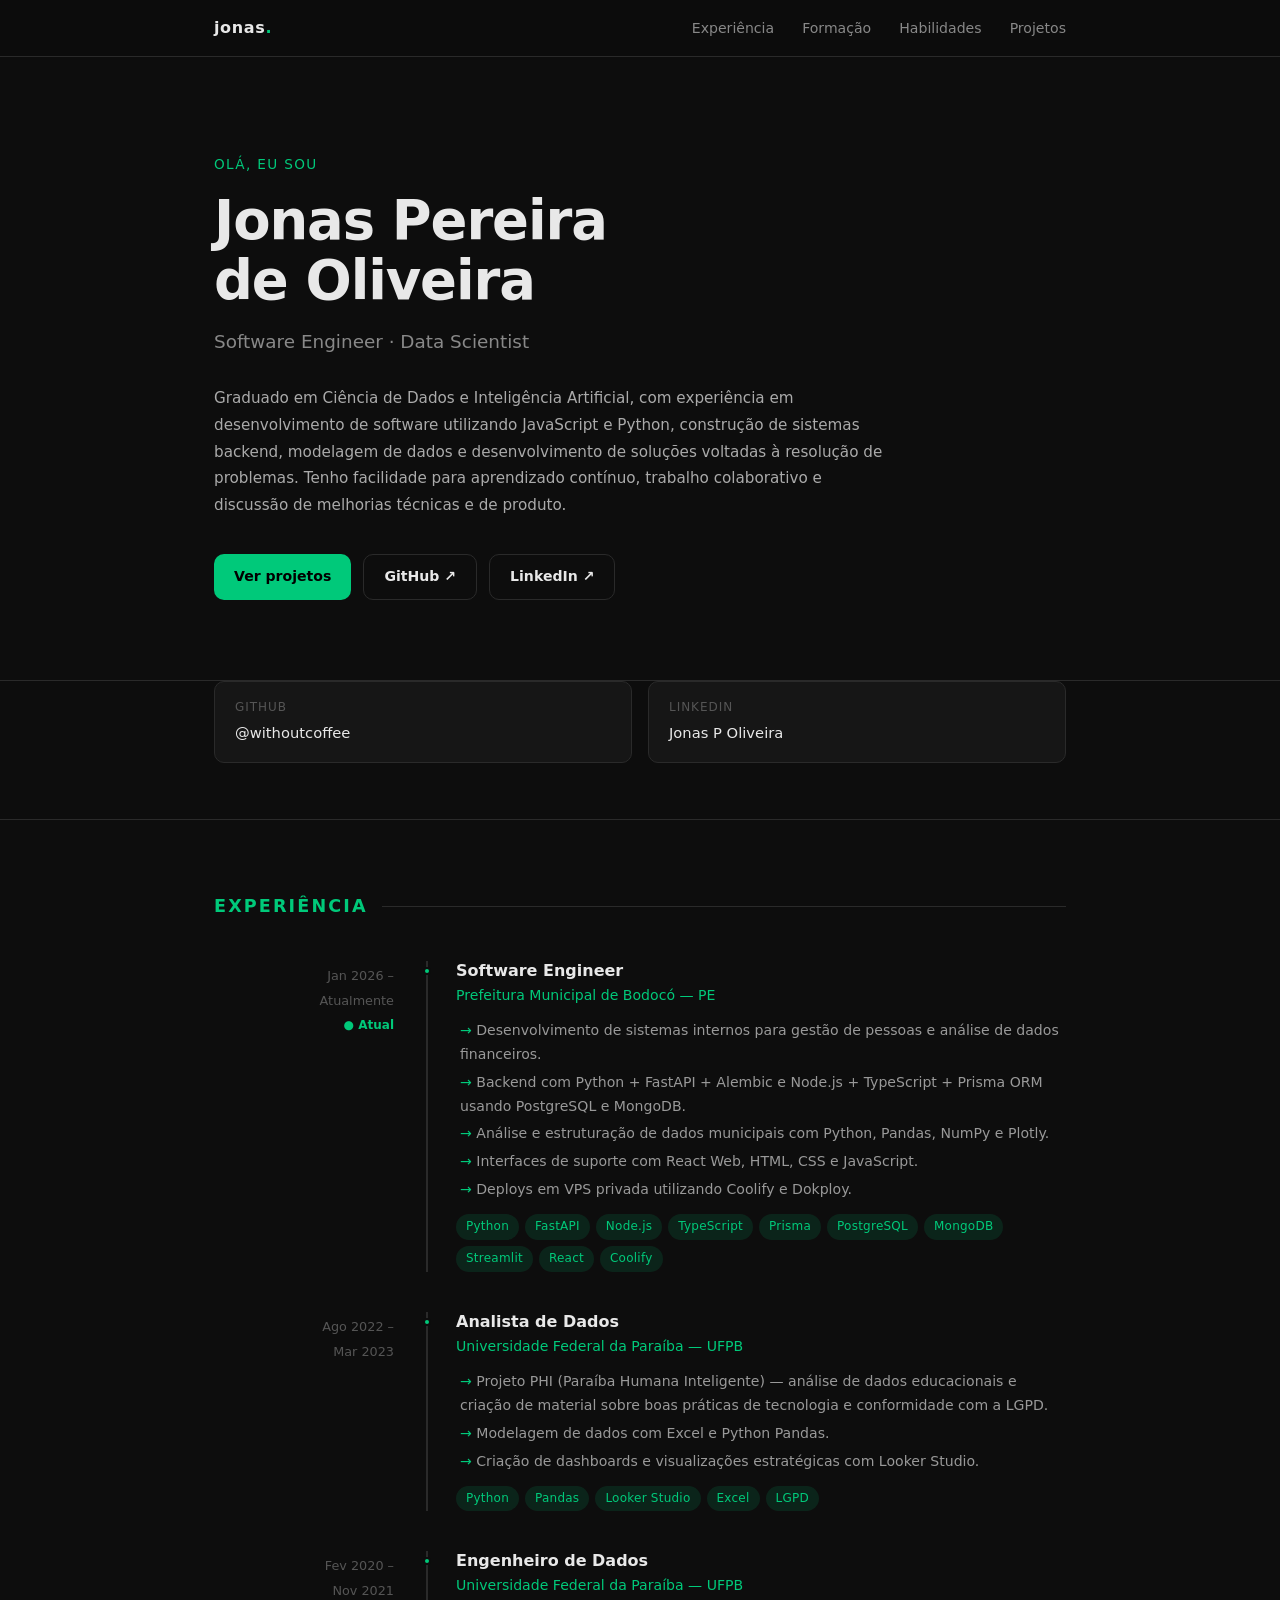
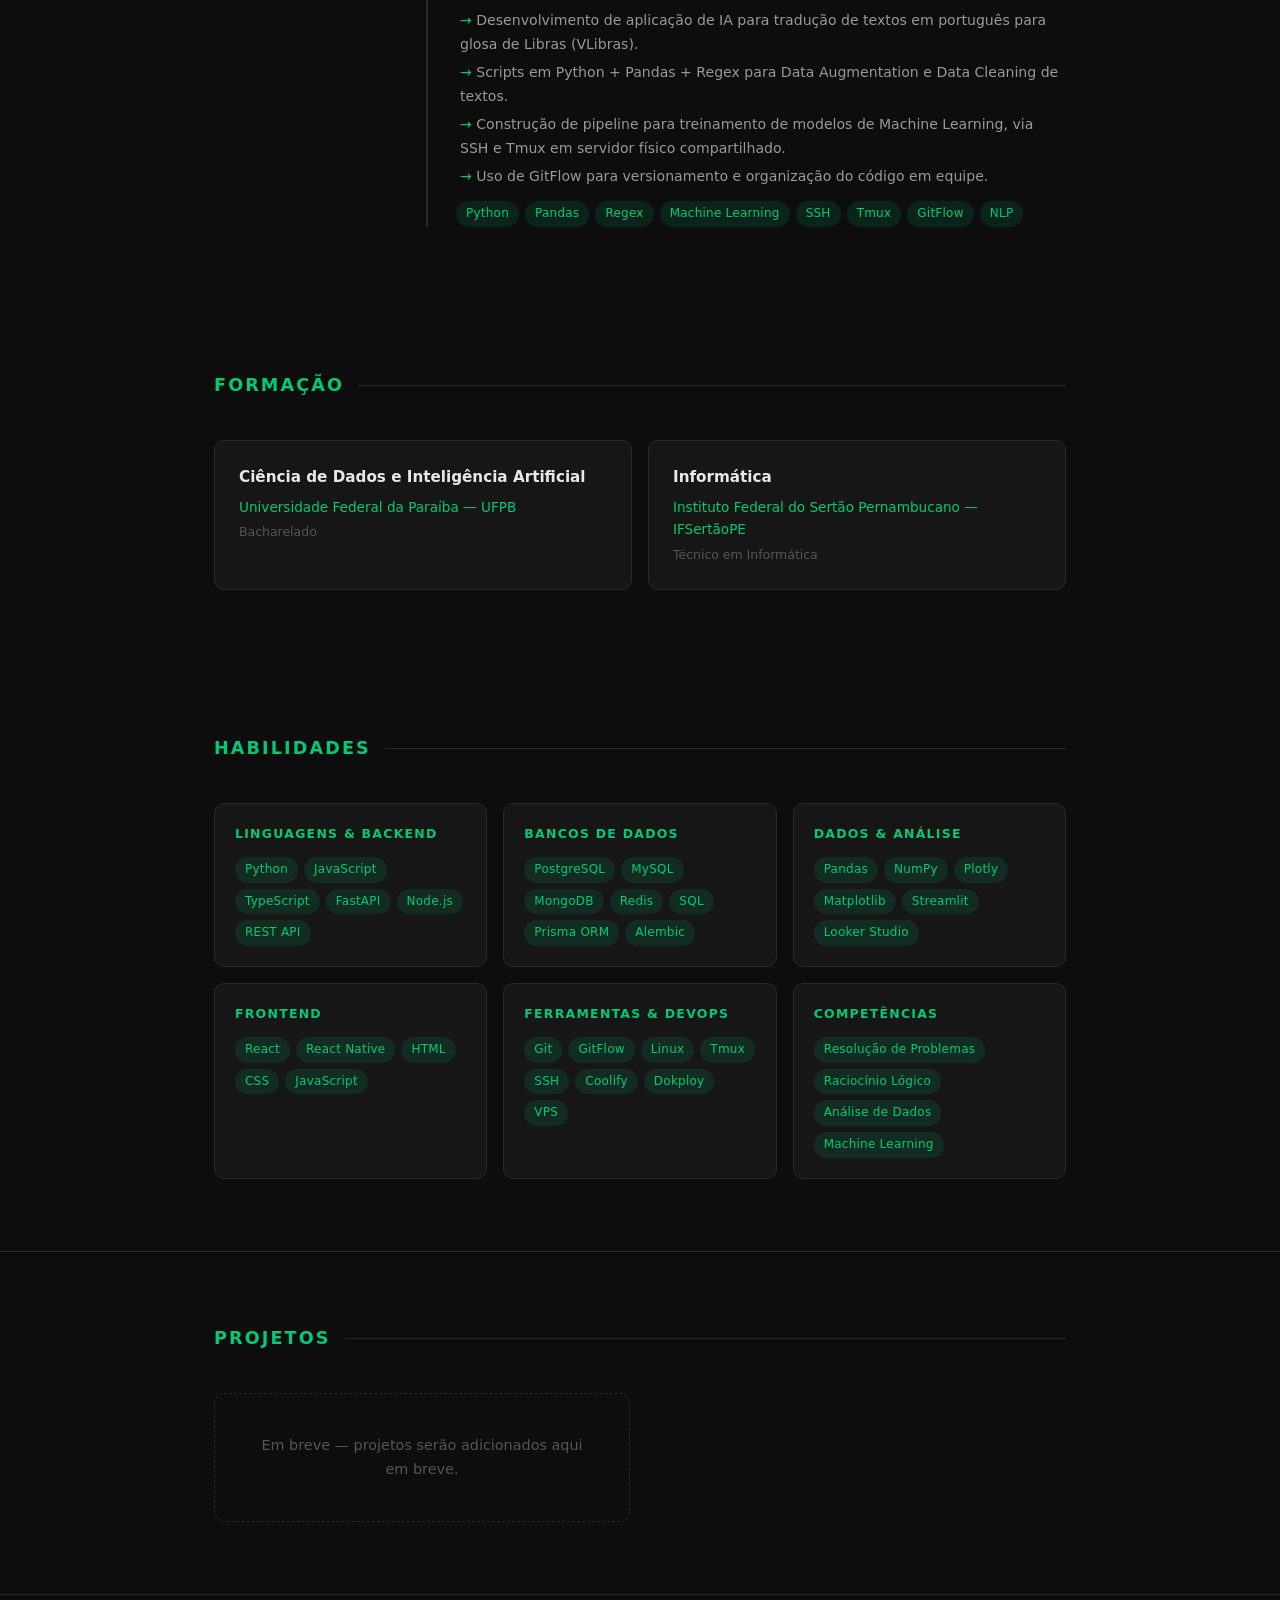
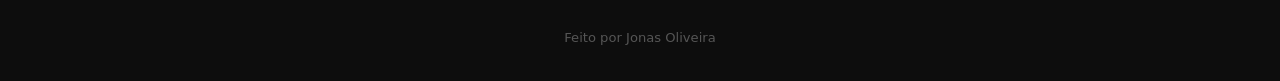
==== commit d5853489: "feat: add curriculo" ====
--- a/index.html
+++ b/index.html
@@ -1,17 +1,224 @@
-
 <!doctype html>
-<html lang="pt">
+<html lang="pt-BR">
   <head>
-    <meta charset="utf-8">
-    <meta name="viewport" content="width=device-width, initial-scale=1">
-    <meta name="description" content="">
-    <meta name="author" content="jonas">
-    <meta name="generator" content="Hugo 0.79.0">
-    <title>Test GitHub Pages</title>
-
-    
+    <meta charset="UTF-8" />
+    <meta name="viewport" content="width=device-width, initial-scale=1.0" />
+    <meta
+      name="description"
+      content="Jonas Pereira de Oliveira — Software Engineer & Data Scientist. Portfólio e currículo."
+    />
+    <meta name="author" content="Jonas Pereira de Oliveira" />
+    <title>Jonas Oliveira — Software Engineer</title>
+    <link rel="stylesheet" href="css/styles.css" />
   </head>
   <body>
-      <h1><a href="tivo/index.html">Click</a></h1>
+    <!-- ===== NAV ===== -->
+    <nav>
+      <div class="nav-inner">
+        <span class="nav-logo">jonas<span>.</span></span>
+        <ul class="nav-links">
+          <li><a href="#experience">Experiência</a></li>
+          <li><a href="#education">Formação</a></li>
+          <li><a href="#skills">Habilidades</a></li>
+          <li><a href="#projects">Projetos</a></li>
+        </ul>
+      </div>
+    </nav>
+
+    <!-- ===== HERO ===== -->
+    <section id="hero">
+      <div class="container">
+        <p class="hero-eyebrow">Olá, eu sou</p>
+        <h1 class="hero-name">Jonas Pereira<br />de Oliveira</h1>
+        <p class="hero-title">Software Engineer · Data Scientist</p>
+        <p class="hero-about">
+          Graduado em Ciência de Dados e Inteligência Artificial, com
+          experiência em desenvolvimento de software utilizando JavaScript e
+          Python, construção de sistemas backend, modelagem de dados e
+          desenvolvimento de soluções voltadas à resolução de problemas. Tenho
+          facilidade para aprendizado contínuo, trabalho colaborativo e
+          discussão de melhorias técnicas e de produto.
+        </p>
+        <div class="hero-links">
+          <a class="btn btn-primary" href="#projects">Ver projetos</a>
+          <a
+            class="btn btn-outline"
+            href="https://github.com/withoutcoffee"
+            target="_blank"
+            rel="noopener"
+          >
+            GitHub ↗
+          </a>
+          <a
+            class="btn btn-outline"
+            href="https://www.linkedin.com/in/jonas-p-oliveira"
+            target="_blank"
+            rel="noopener"
+          >
+            LinkedIn ↗
+          </a>
+        </div>
+      </div>
+    </section>
+
+    <!-- ===== CONTATO ===== -->
+    <section id="contact" style="padding-top: 0; padding-bottom: 56px">
+      <div class="container">
+        <div class="contact-grid">
+          <div class="contact-item">
+            <span class="contact-label">GitHub</span>
+            <span class="contact-value">
+              <a
+                href="https://github.com/withoutcoffee"
+                target="_blank"
+                rel="noopener"
+                >@withoutcoffee</a
+              >
+            </span>
+          </div>
+          <div class="contact-item">
+            <span class="contact-label">LinkedIn</span>
+            <span class="contact-value">
+              <a
+                href="https://www.linkedin.com/in/jonas-p-oliveira"
+                target="_blank"
+                rel="noopener"
+                >Jonas P Oliveira</a
+              >
+            </span>
+          </div>
+        </div>
+      </div>
+    </section>
+
+    <!-- ===== EXPERIÊNCIA ===== -->
+    <section id="experience" style="border-top: 1px solid var(--border)">
+      <div class="container">
+        <h2 class="section-title">Experiência</h2>
+        <div id="experience-timeline" class="timeline">
+          <!-- renderizado por js/main.js a partir de js/experience.js -->
+        </div>
+      </div>
+    </section>
+
+    <!-- ===== FORMAÇÃO ===== -->
+    <section id="education">
+      <div class="container">
+        <h2 class="section-title">Formação</h2>
+        <div id="education-grid" class="edu-grid">
+          <!-- renderizado por js/main.js a partir de js/education.js -->
+        </div>
+      </div>
+    </section>
+
+    <!-- ===== HABILIDADES ===== -->
+    <section id="skills">
+      <div class="container">
+        <h2 class="section-title">Habilidades</h2>
+        <div class="skills-grid">
+          <div class="skill-card">
+            <p class="skill-category">Linguagens & Backend</p>
+            <div class="skill-items">
+              <span class="tag">Python</span>
+              <span class="tag">JavaScript</span>
+              <span class="tag">TypeScript</span>
+              <span class="tag">FastAPI</span>
+              <span class="tag">Node.js</span>
+              <span class="tag">REST API</span>
+            </div>
+          </div>
+
+          <div class="skill-card">
+            <p class="skill-category">Bancos de Dados</p>
+            <div class="skill-items">
+              <span class="tag">PostgreSQL</span>
+              <span class="tag">MySQL</span>
+              <span class="tag">MongoDB</span>
+              <span class="tag">Redis</span>
+              <span class="tag">SQL</span>
+              <span class="tag">Prisma ORM</span>
+              <span class="tag">Alembic</span>
+            </div>
+          </div>
+
+          <div class="skill-card">
+            <p class="skill-category">Dados & Análise</p>
+            <div class="skill-items">
+              <span class="tag">Pandas</span>
+              <span class="tag">NumPy</span>
+              <span class="tag">Plotly</span>
+              <span class="tag">Matplotlib</span>
+              <span class="tag">Streamlit</span>
+              <span class="tag">Looker Studio</span>
+            </div>
+          </div>
+
+          <div class="skill-card">
+            <p class="skill-category">Frontend</p>
+            <div class="skill-items">
+              <span class="tag">React</span>
+              <span class="tag">React Native</span>
+              <span class="tag">HTML</span>
+              <span class="tag">CSS</span>
+              <span class="tag">JavaScript</span>
+            </div>
+          </div>
+
+          <div class="skill-card">
+            <p class="skill-category">Ferramentas & DevOps</p>
+            <div class="skill-items">
+              <span class="tag">Git</span>
+              <span class="tag">GitFlow</span>
+              <span class="tag">Linux</span>
+              <span class="tag">Tmux</span>
+              <span class="tag">SSH</span>
+              <span class="tag">Coolify</span>
+              <span class="tag">Dokploy</span>
+              <span class="tag">VPS</span>
+            </div>
+          </div>
+
+          <div class="skill-card">
+            <p class="skill-category">Competências</p>
+            <div class="skill-items">
+              <span class="tag">Resolução de Problemas</span>
+              <span class="tag">Raciocínio Lógico</span>
+              <span class="tag">Análise de Dados</span>
+              <span class="tag">Machine Learning</span>
+            </div>
+          </div>
+        </div>
+      </div>
+    </section>
+
+    <!-- ===== PROJETOS ===== -->
+    <section id="projects">
+      <div class="container">
+        <h2 class="section-title">Projetos</h2>
+        <div id="projects-grid" class="projects-grid">
+          <!-- renderizado por js/main.js a partir de js/projects.js -->
+        </div>
+      </div>
+    </section>
+
+    <!-- ===== FOOTER ===== -->
+    <footer>
+      <div class="container">
+        <p>
+          Feito por
+          <a
+            href="https://github.com/withoutcoffee"
+            target="_blank"
+            rel="noopener"
+            >Jonas Oliveira</a
+          >
+        </p>
+      </div>
+    </footer>
+
+    <script src="js/experience.js"></script>
+    <script src="js/education.js"></script>
+    <script src="js/projects.js"></script>
+    <script src="js/main.js"></script>
   </body>
 </html>
--- a/css/styles.css
+++ b/css/styles.css
@@ -0,0 +1,512 @@
+/* ===== RESET & BASE ===== */
+*, *::before, *::after { box-sizing: border-box; margin: 0; padding: 0; }
+
+:root {
+  --bg: #0d0d0d;
+  --bg-card: #161616;
+  --bg-card-hover: #1e1e1e;
+  --border: #2a2a2a;
+  --accent: #00c97a;
+  --accent-dim: rgba(0, 201, 122, 0.12);
+  --text: #e8e8e8;
+  --text-muted: #888;
+  --text-dim: #555;
+  --radius: 10px;
+  --transition: 0.22s ease;
+}
+
+html { scroll-behavior: smooth; }
+
+body {
+  background: var(--bg);
+  color: var(--text);
+  font-family: 'Inter', 'Segoe UI', system-ui, sans-serif;
+  font-size: 15px;
+  line-height: 1.65;
+}
+
+a { color: var(--accent); text-decoration: none; }
+a:hover { text-decoration: underline; }
+
+/* ===== LAYOUT ===== */
+.container {
+  max-width: 900px;
+  margin: 0 auto;
+  padding: 0 24px;
+}
+
+section { padding: 72px 0; }
+
+.section-title {
+  font-size: 1.1rem;
+  font-weight: 600;
+  letter-spacing: 0.12em;
+  text-transform: uppercase;
+  color: var(--accent);
+  margin-bottom: 40px;
+  display: flex;
+  align-items: center;
+  gap: 14px;
+}
+
+.section-title::after {
+  content: '';
+  flex: 1;
+  height: 1px;
+  background: var(--border);
+}
+
+/* ===== NAV ===== */
+nav {
+  position: sticky;
+  top: 0;
+  z-index: 100;
+  background: rgba(13, 13, 13, 0.88);
+  backdrop-filter: blur(12px);
+  border-bottom: 1px solid var(--border);
+}
+
+.nav-inner {
+  max-width: 900px;
+  margin: 0 auto;
+  padding: 0 24px;
+  height: 56px;
+  display: flex;
+  align-items: center;
+  justify-content: space-between;
+}
+
+.nav-logo {
+  font-weight: 700;
+  font-size: 1rem;
+  color: var(--text);
+  letter-spacing: 0.04em;
+}
+
+.nav-logo span { color: var(--accent); }
+
+.nav-links {
+  display: flex;
+  gap: 28px;
+  list-style: none;
+}
+
+.nav-links a {
+  color: var(--text-muted);
+  font-size: 0.88rem;
+  font-weight: 500;
+  transition: color var(--transition);
+}
+
+.nav-links a:hover { color: var(--text); text-decoration: none; }
+
+/* ===== HERO ===== */
+#hero {
+  padding: 96px 0 80px;
+  border-bottom: 1px solid var(--border);
+}
+
+.hero-eyebrow {
+  font-size: 0.85rem;
+  color: var(--accent);
+  font-weight: 500;
+  letter-spacing: 0.1em;
+  text-transform: uppercase;
+  margin-bottom: 16px;
+}
+
+.hero-name {
+  font-size: clamp(2.2rem, 5vw, 3.4rem);
+  font-weight: 800;
+  line-height: 1.1;
+  margin-bottom: 16px;
+  letter-spacing: -0.02em;
+}
+
+.hero-title {
+  font-size: 1.15rem;
+  color: var(--text-muted);
+  margin-bottom: 28px;
+}
+
+.hero-about {
+  max-width: 680px;
+  color: #aaa;
+  font-size: 0.95rem;
+  line-height: 1.75;
+  margin-bottom: 36px;
+}
+
+.hero-links {
+  display: flex;
+  flex-wrap: wrap;
+  gap: 12px;
+}
+
+.btn {
+  display: inline-flex;
+  align-items: center;
+  gap: 8px;
+  padding: 10px 20px;
+  border-radius: var(--radius);
+  font-size: 0.88rem;
+  font-weight: 600;
+  transition: all var(--transition);
+  cursor: pointer;
+  border: none;
+}
+
+.btn-primary {
+  background: var(--accent);
+  color: #000;
+}
+
+.btn-primary:hover {
+  background: #00e88a;
+  text-decoration: none;
+  transform: translateY(-1px);
+}
+
+.btn-outline {
+  background: transparent;
+  color: var(--text);
+  border: 1px solid var(--border);
+}
+
+.btn-outline:hover {
+  border-color: var(--accent);
+  color: var(--accent);
+  text-decoration: none;
+  transform: translateY(-1px);
+}
+
+/* ===== ABOUT / CONTACT ===== */
+.contact-grid {
+  display: grid;
+  grid-template-columns: repeat(auto-fit, minmax(200px, 1fr));
+  gap: 16px;
+}
+
+.contact-item {
+  background: var(--bg-card);
+  border: 1px solid var(--border);
+  border-radius: var(--radius);
+  padding: 16px 20px;
+  display: flex;
+  flex-direction: column;
+  gap: 4px;
+}
+
+.contact-label {
+  font-size: 0.75rem;
+  color: var(--text-dim);
+  text-transform: uppercase;
+  letter-spacing: 0.08em;
+}
+
+.contact-value {
+  font-size: 0.92rem;
+  color: var(--text);
+  font-weight: 500;
+}
+
+.contact-value a { color: var(--text); }
+.contact-value a:hover { color: var(--accent); text-decoration: none; }
+
+/* ===== EXPERIENCE ===== */
+.timeline { display: flex; flex-direction: column; gap: 0; }
+
+.timeline-item {
+  display: grid;
+  grid-template-columns: 180px 1fr;
+  gap: 0 32px;
+  position: relative;
+  padding-bottom: 40px;
+}
+
+.timeline-item:last-child { padding-bottom: 0; }
+
+.timeline-meta {
+  padding-top: 2px;
+  text-align: right;
+}
+
+.timeline-date {
+  font-size: 0.8rem;
+  color: var(--text-dim);
+  line-height: 1.4;
+}
+
+.timeline-current {
+  font-size: 0.75rem;
+  color: var(--accent);
+  font-weight: 600;
+  margin-top: 4px;
+  display: block;
+}
+
+.timeline-body {
+  border-left: 2px solid var(--border);
+  padding-left: 28px;
+  position: relative;
+}
+
+.timeline-body::before {
+  content: '';
+  position: absolute;
+  left: -5px;
+  top: 6px;
+  width: 8px;
+  height: 8px;
+  border-radius: 50%;
+  background: var(--accent);
+  border: 2px solid var(--bg);
+}
+
+.timeline-role {
+  font-size: 1rem;
+  font-weight: 700;
+  color: var(--text);
+  line-height: 1.3;
+  margin-bottom: 2px;
+}
+
+.timeline-company {
+  font-size: 0.88rem;
+  color: var(--accent);
+  margin-bottom: 12px;
+}
+
+.timeline-desc {
+  font-size: 0.88rem;
+  color: #999;
+  line-height: 1.7;
+}
+
+.timeline-desc li { margin-bottom: 4px; padding-left: 4px; }
+.timeline-desc ul { list-style: none; padding-left: 0; }
+.timeline-desc ul li::before { content: "→ "; color: var(--accent); }
+
+.tag-list {
+  display: flex;
+  flex-wrap: wrap;
+  gap: 6px;
+  margin-top: 12px;
+}
+
+.tag {
+  font-size: 0.75rem;
+  padding: 3px 10px;
+  border-radius: 100px;
+  background: var(--accent-dim);
+  color: var(--accent);
+  font-weight: 500;
+  letter-spacing: 0.02em;
+}
+
+/* ===== EDUCATION ===== */
+.edu-grid {
+  display: grid;
+  grid-template-columns: repeat(auto-fit, minmax(280px, 1fr));
+  gap: 16px;
+}
+
+.edu-card {
+  background: var(--bg-card);
+  border: 1px solid var(--border);
+  border-radius: var(--radius);
+  padding: 24px;
+  transition: border-color var(--transition);
+}
+
+.edu-card:hover { border-color: var(--accent); }
+
+.edu-degree {
+  font-size: 0.95rem;
+  font-weight: 700;
+  margin-bottom: 6px;
+}
+
+.edu-institution {
+  font-size: 0.85rem;
+  color: var(--accent);
+  margin-bottom: 4px;
+}
+
+.edu-type {
+  font-size: 0.78rem;
+  color: var(--text-dim);
+}
+
+/* ===== SKILLS ===== */
+.skills-grid {
+  display: grid;
+  grid-template-columns: repeat(auto-fit, minmax(240px, 1fr));
+  gap: 16px;
+}
+
+.skill-card {
+  background: var(--bg-card);
+  border: 1px solid var(--border);
+  border-radius: var(--radius);
+  padding: 20px;
+  transition: border-color var(--transition);
+}
+
+.skill-card:hover { border-color: var(--border); }
+
+.skill-category {
+  font-size: 0.78rem;
+  font-weight: 600;
+  color: var(--accent);
+  text-transform: uppercase;
+  letter-spacing: 0.1em;
+  margin-bottom: 12px;
+}
+
+.skill-items {
+  display: flex;
+  flex-wrap: wrap;
+  gap: 6px;
+}
+
+/* ===== PROJECTS ===== */
+#projects { border-top: 1px solid var(--border); }
+
+.projects-grid {
+  display: grid;
+  grid-template-columns: repeat(auto-fill, minmax(280px, 1fr));
+  gap: 20px;
+}
+
+.project-card {
+  background: var(--bg-card);
+  border: 1px solid var(--border);
+  border-radius: var(--radius);
+  padding: 24px;
+  display: flex;
+  flex-direction: column;
+  gap: 12px;
+  transition: border-color var(--transition), transform var(--transition), box-shadow var(--transition);
+}
+
+.project-card:hover {
+  border-color: var(--accent);
+  transform: translateY(-3px);
+  box-shadow: 0 8px 32px rgba(0, 201, 122, 0.08);
+}
+
+.project-card-header {
+  display: flex;
+  align-items: flex-start;
+  justify-content: space-between;
+  gap: 8px;
+}
+
+.project-icon {
+  font-size: 1.4rem;
+  line-height: 1;
+}
+
+.project-link-icon {
+  color: var(--text-dim);
+  font-size: 0.85rem;
+  transition: color var(--transition);
+  flex-shrink: 0;
+}
+
+.project-card:hover .project-link-icon { color: var(--accent); }
+
+.project-title {
+  font-size: 1rem;
+  font-weight: 700;
+  color: var(--text);
+  line-height: 1.3;
+}
+
+.project-summary {
+  font-size: 0.86rem;
+  color: var(--text-muted);
+  line-height: 1.65;
+  flex: 1;
+}
+
+.project-footer {
+  display: flex;
+  align-items: center;
+  justify-content: space-between;
+  margin-top: 4px;
+}
+
+.project-tags { display: flex; flex-wrap: wrap; gap: 5px; }
+
+.project-btn {
+  font-size: 0.8rem;
+  font-weight: 600;
+  color: var(--accent);
+  display: inline-flex;
+  align-items: center;
+  gap: 5px;
+  white-space: nowrap;
+  transition: gap var(--transition);
+}
+
+.project-btn:hover { gap: 8px; text-decoration: none; }
+
+.projects-empty {
+  color: var(--text-dim);
+  font-size: 0.9rem;
+  border: 1px dashed var(--border);
+  border-radius: var(--radius);
+  padding: 40px;
+  text-align: center;
+}
+
+/* ===== FOOTER ===== */
+footer {
+  border-top: 1px solid var(--border);
+  padding: 32px 0;
+  text-align: center;
+  color: var(--text-dim);
+  font-size: 0.82rem;
+}
+
+footer a { color: var(--text-dim); }
+footer a:hover { color: var(--accent); text-decoration: none; }
+
+/* ===== RESPONSIVE ===== */
+@media (max-width: 640px) {
+  .timeline-item {
+    grid-template-columns: 1fr;
+    gap: 4px 0;
+  }
+
+  .timeline-meta {
+    text-align: left;
+    padding-left: 28px;
+    padding-bottom: 6px;
+    border-left: 2px solid var(--border);
+    position: relative;
+  }
+
+  .timeline-meta::before {
+    content: '';
+    position: absolute;
+    left: -5px;
+    top: 6px;
+    width: 8px;
+    height: 8px;
+    border-radius: 50%;
+    background: var(--accent);
+    border: 2px solid var(--bg);
+  }
+
+  .timeline-body {
+    border-left: 2px solid var(--border);
+    margin-left: 0;
+  }
+
+  .timeline-body::before { display: none; }
+
+  .nav-links { display: none; }
+}
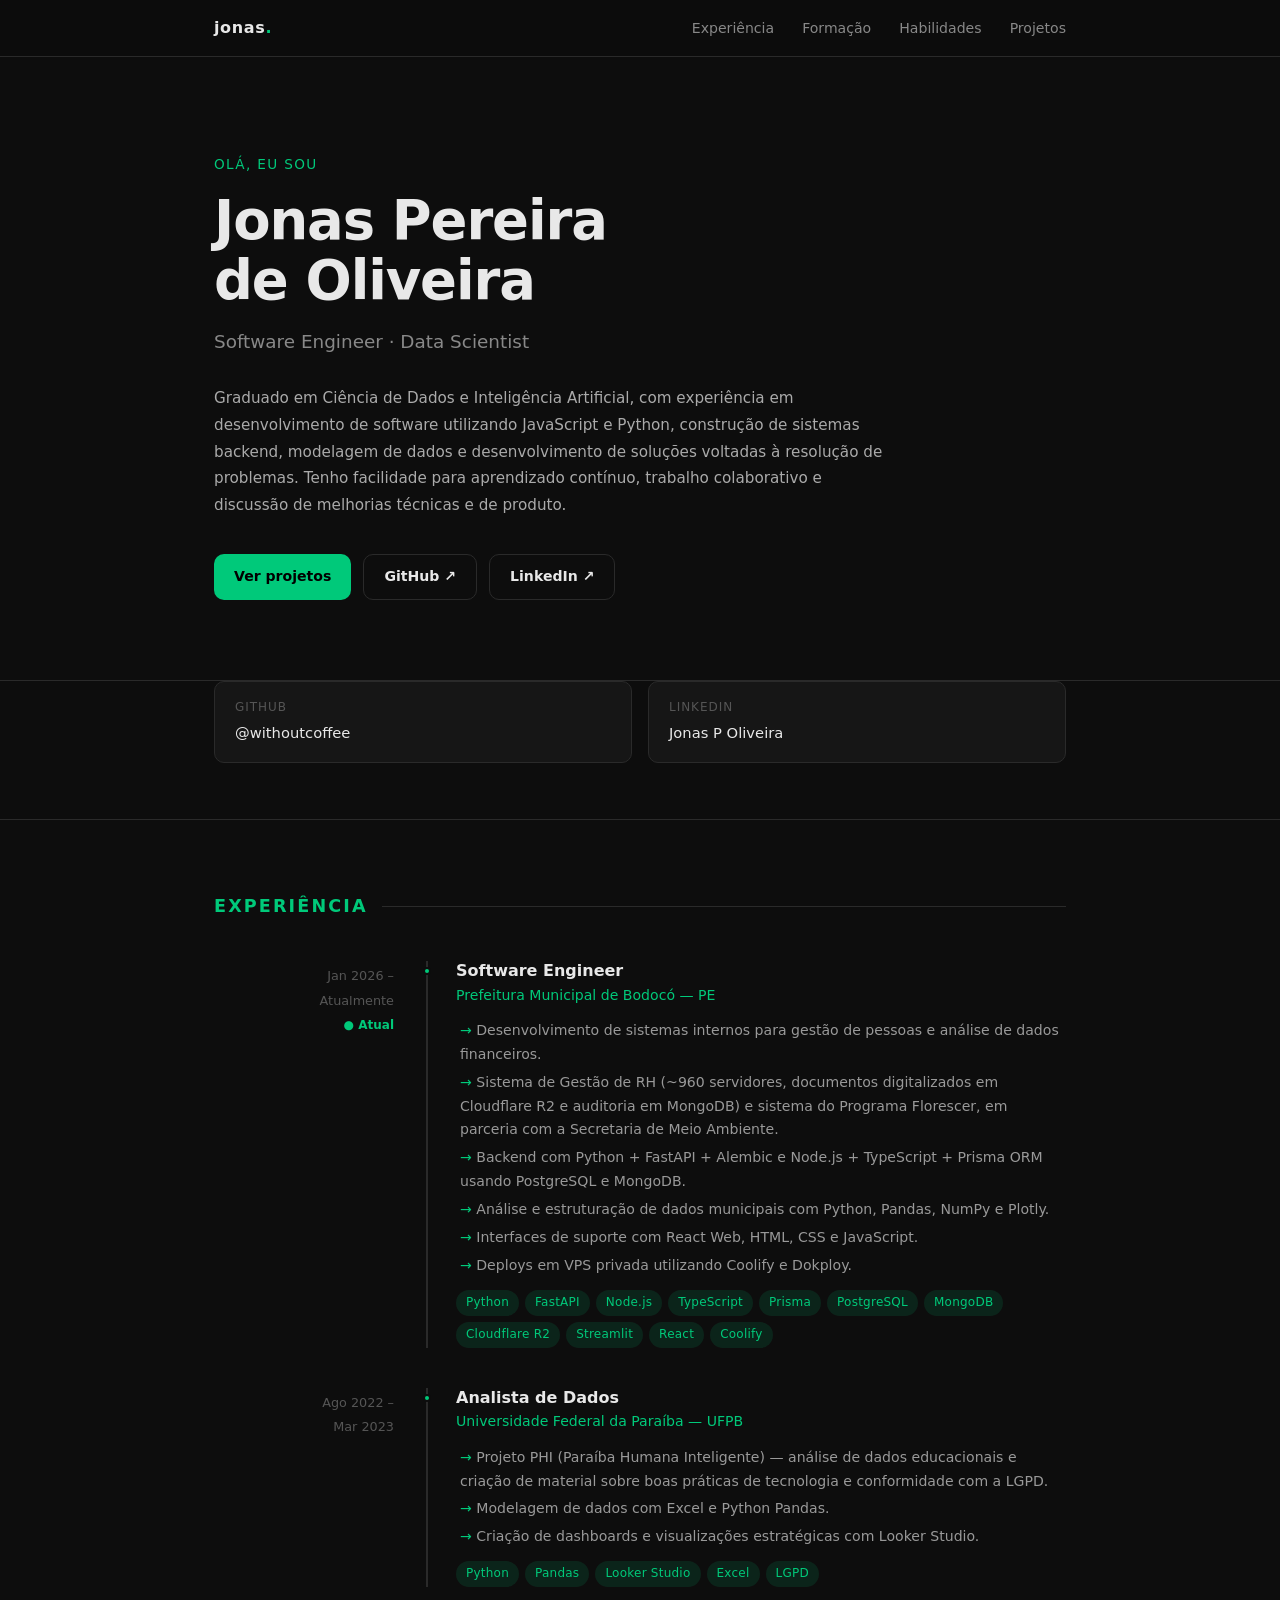
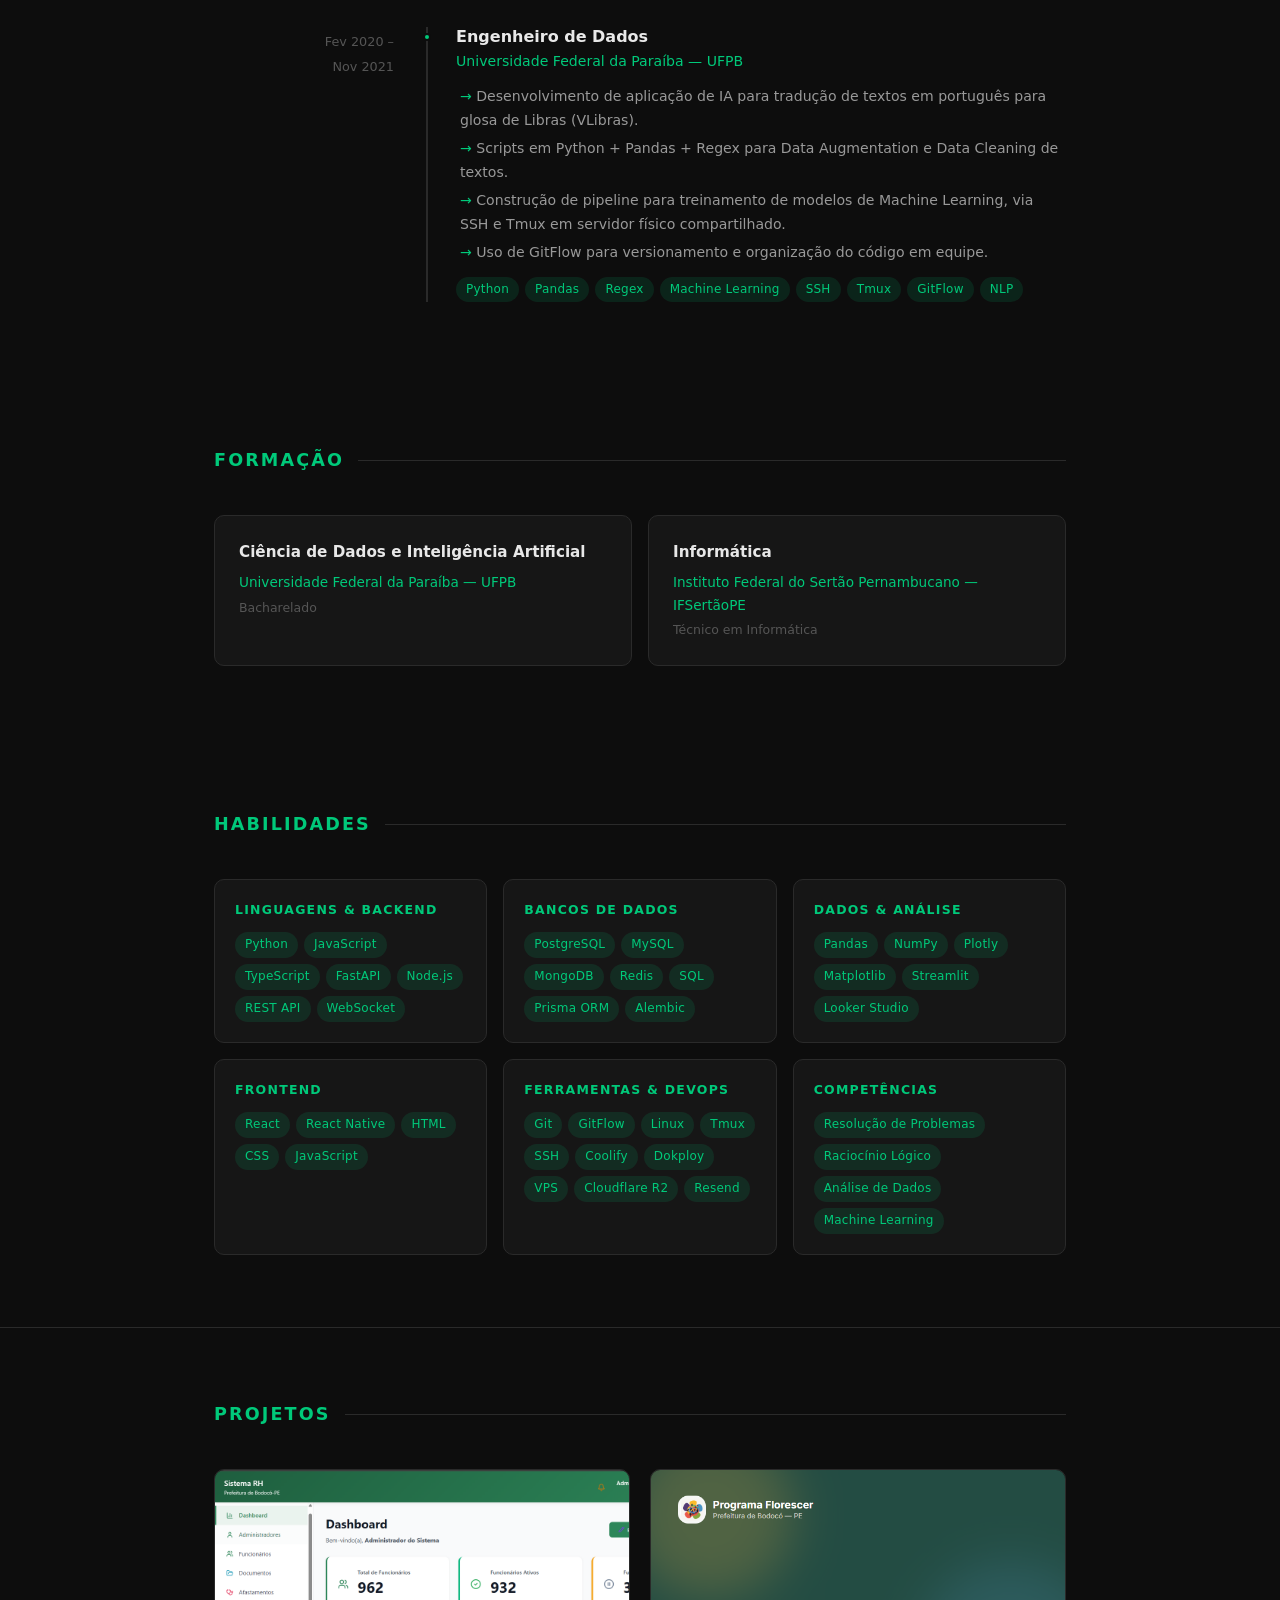
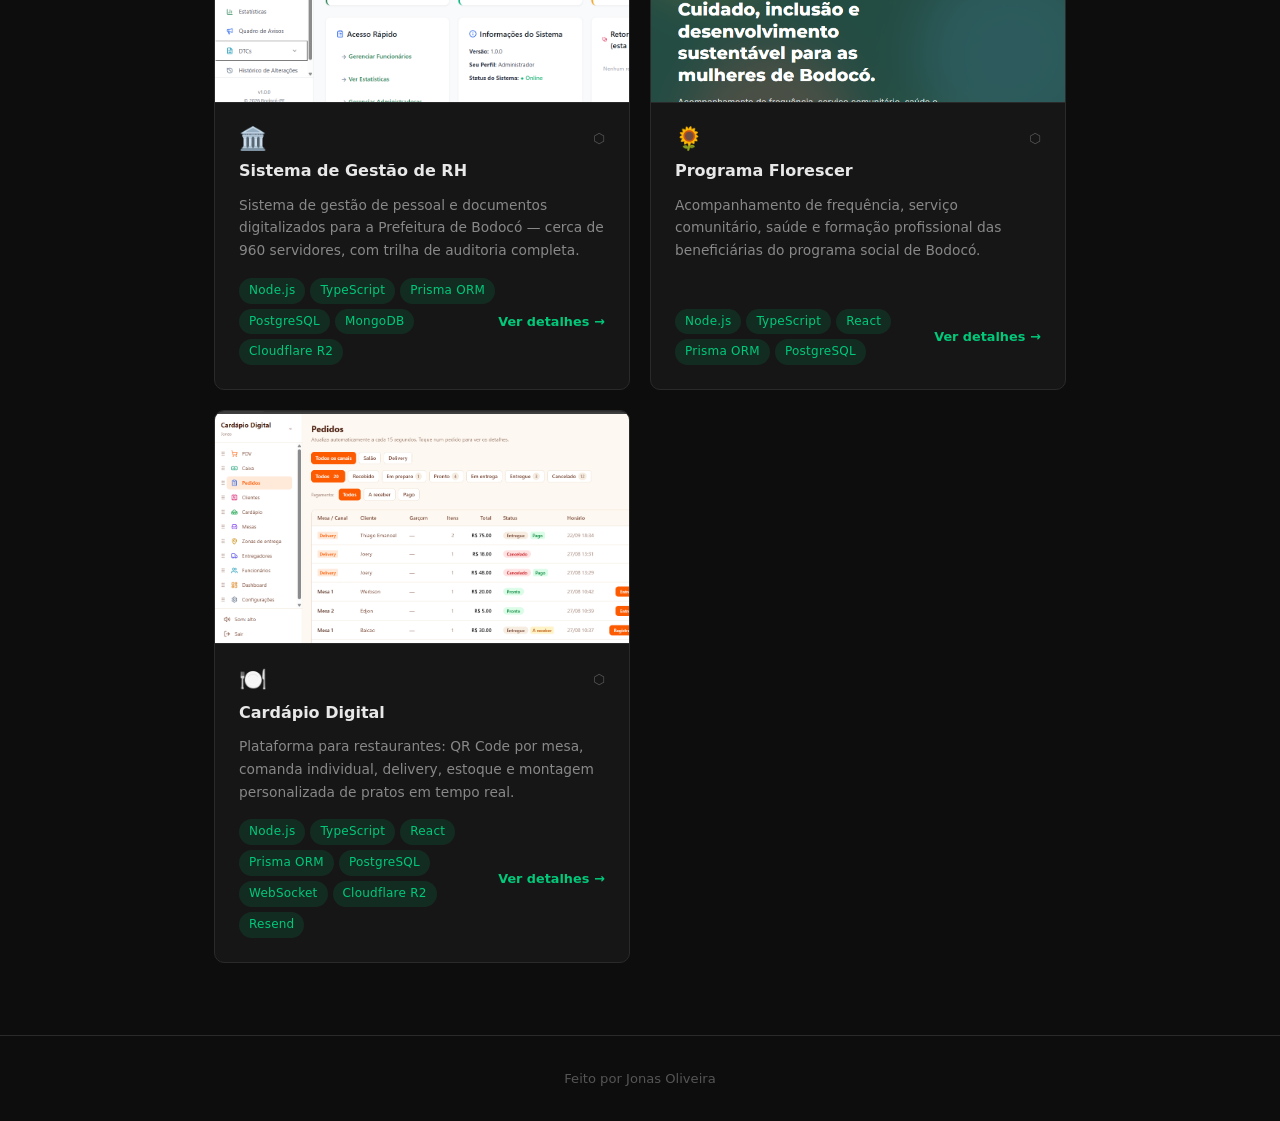
==== commit f83562bd: "feat: adiciona projetos ao portfolio Preenche a secao Projetos, que ate entao mostrava o placeholder" ====
--- a/index.html
+++ b/index.html
@@ -125,6 +125,7 @@
               <span class="tag">FastAPI</span>
               <span class="tag">Node.js</span>
               <span class="tag">REST API</span>
+              <span class="tag">WebSocket</span>
             </div>
           </div>
 
@@ -175,6 +176,8 @@
               <span class="tag">Coolify</span>
               <span class="tag">Dokploy</span>
               <span class="tag">VPS</span>
+              <span class="tag">Cloudflare R2</span>
+              <span class="tag">Resend</span>
             </div>
           </div>
 
--- a/css/styles.css
+++ b/css/styles.css
@@ -383,10 +383,9 @@
   background: var(--bg-card);
   border: 1px solid var(--border);
   border-radius: var(--radius);
-  padding: 24px;
   display: flex;
   flex-direction: column;
-  gap: 12px;
+  overflow: hidden;
   transition: border-color var(--transition), transform var(--transition), box-shadow var(--transition);
 }
 
@@ -394,6 +393,51 @@
   border-color: var(--accent);
   transform: translateY(-3px);
   box-shadow: 0 8px 32px rgba(0, 201, 122, 0.08);
+}
+
+.project-card-content {
+  padding: 24px;
+  display: flex;
+  flex-direction: column;
+  gap: 12px;
+  flex: 1;
+}
+
+.project-cover {
+  display: block;
+  width: 100%;
+  aspect-ratio: 16 / 9;
+  object-fit: cover;
+  object-position: top left;
+  border-bottom: 1px solid var(--border);
+  transition: filter var(--transition);
+}
+
+.project-card:hover .project-cover { filter: brightness(1.08); }
+
+/* Galeria de capturas nas páginas de detalhe */
+.project-gallery {
+  display: grid;
+  grid-template-columns: repeat(auto-fit, minmax(280px, 1fr));
+  gap: 16px;
+  margin: 24px 0;
+}
+
+.project-gallery figure { margin: 0; }
+
+.project-gallery img {
+  display: block;
+  width: 100%;
+  height: auto;
+  border: 1px solid var(--border);
+  border-radius: var(--radius);
+}
+
+.project-gallery figcaption {
+  font-size: 0.78rem;
+  color: var(--text-muted);
+  margin-top: 8px;
+  line-height: 1.5;
 }
 
 .project-card-header {
@@ -508,5 +552,7 @@
 
   .timeline-body::before { display: none; }
 
+  .project-gallery { grid-template-columns: 1fr; }
+
   .nav-links { display: none; }
 }
